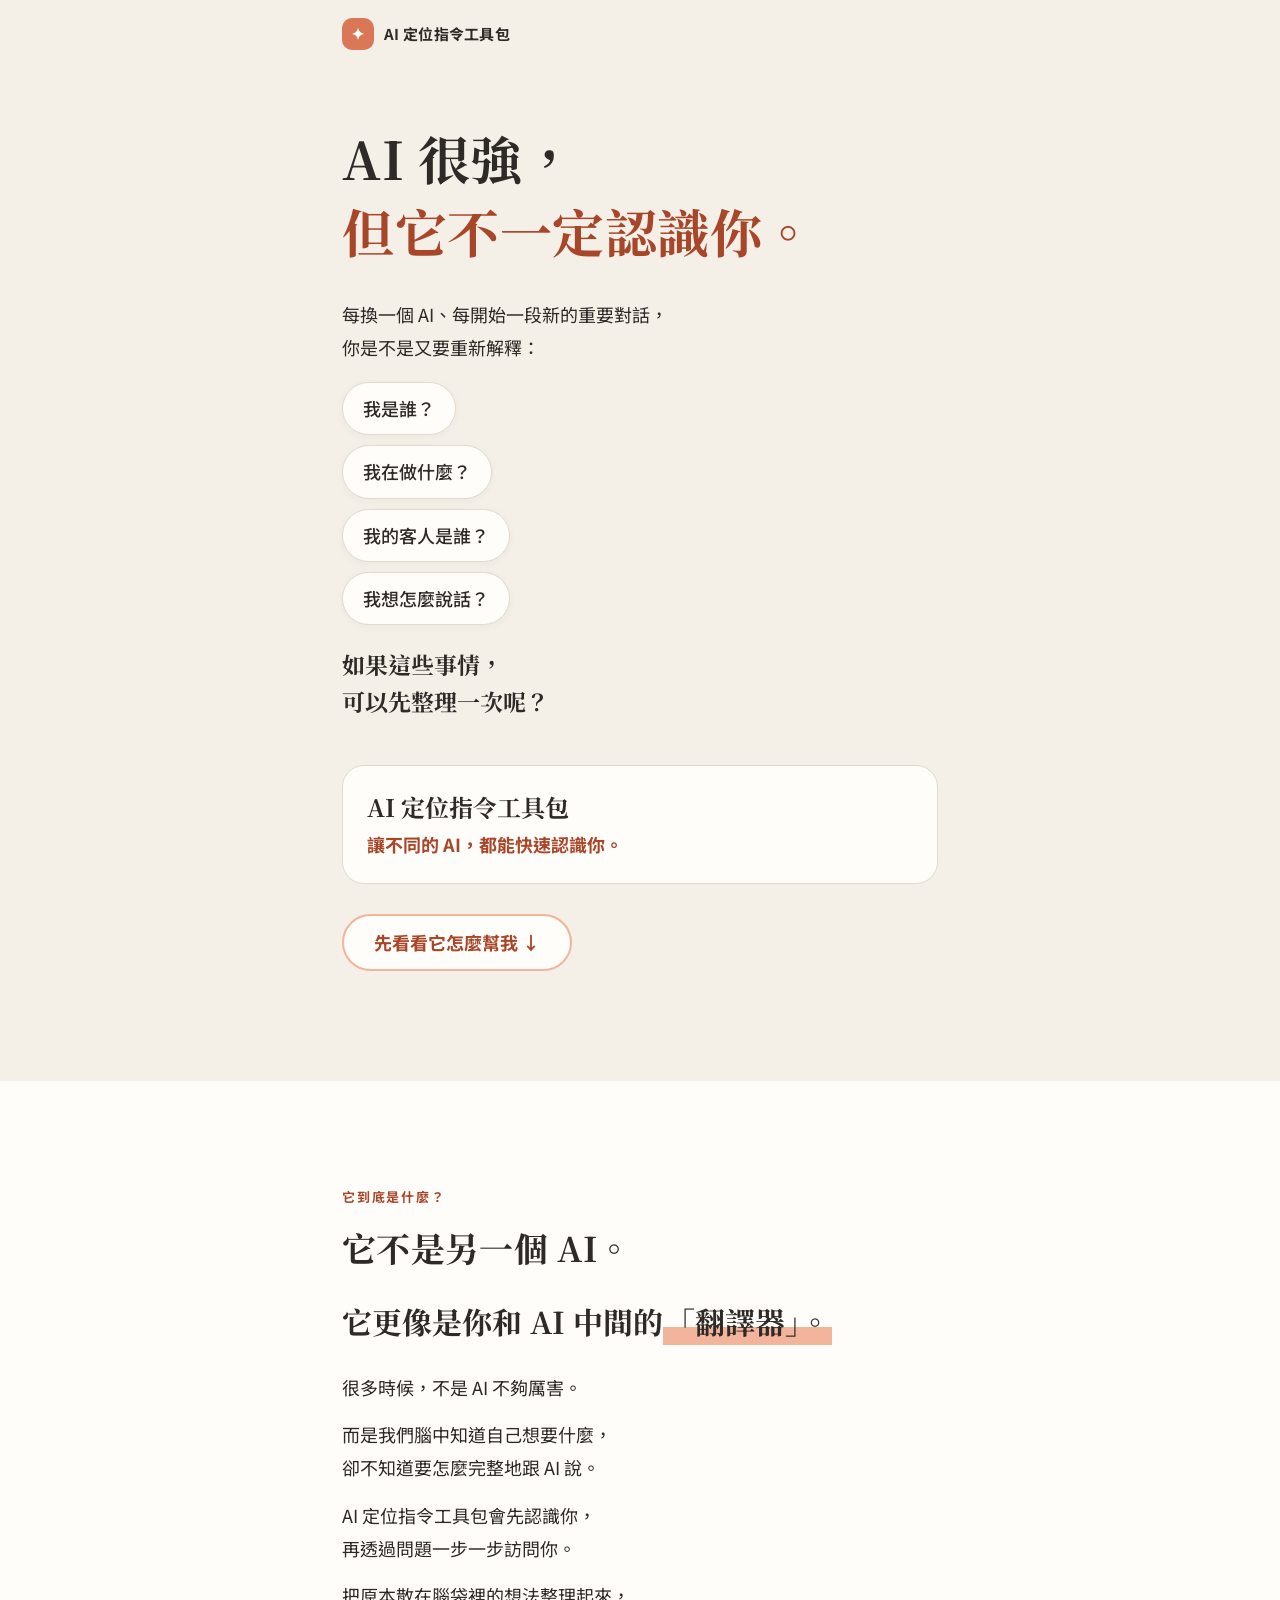
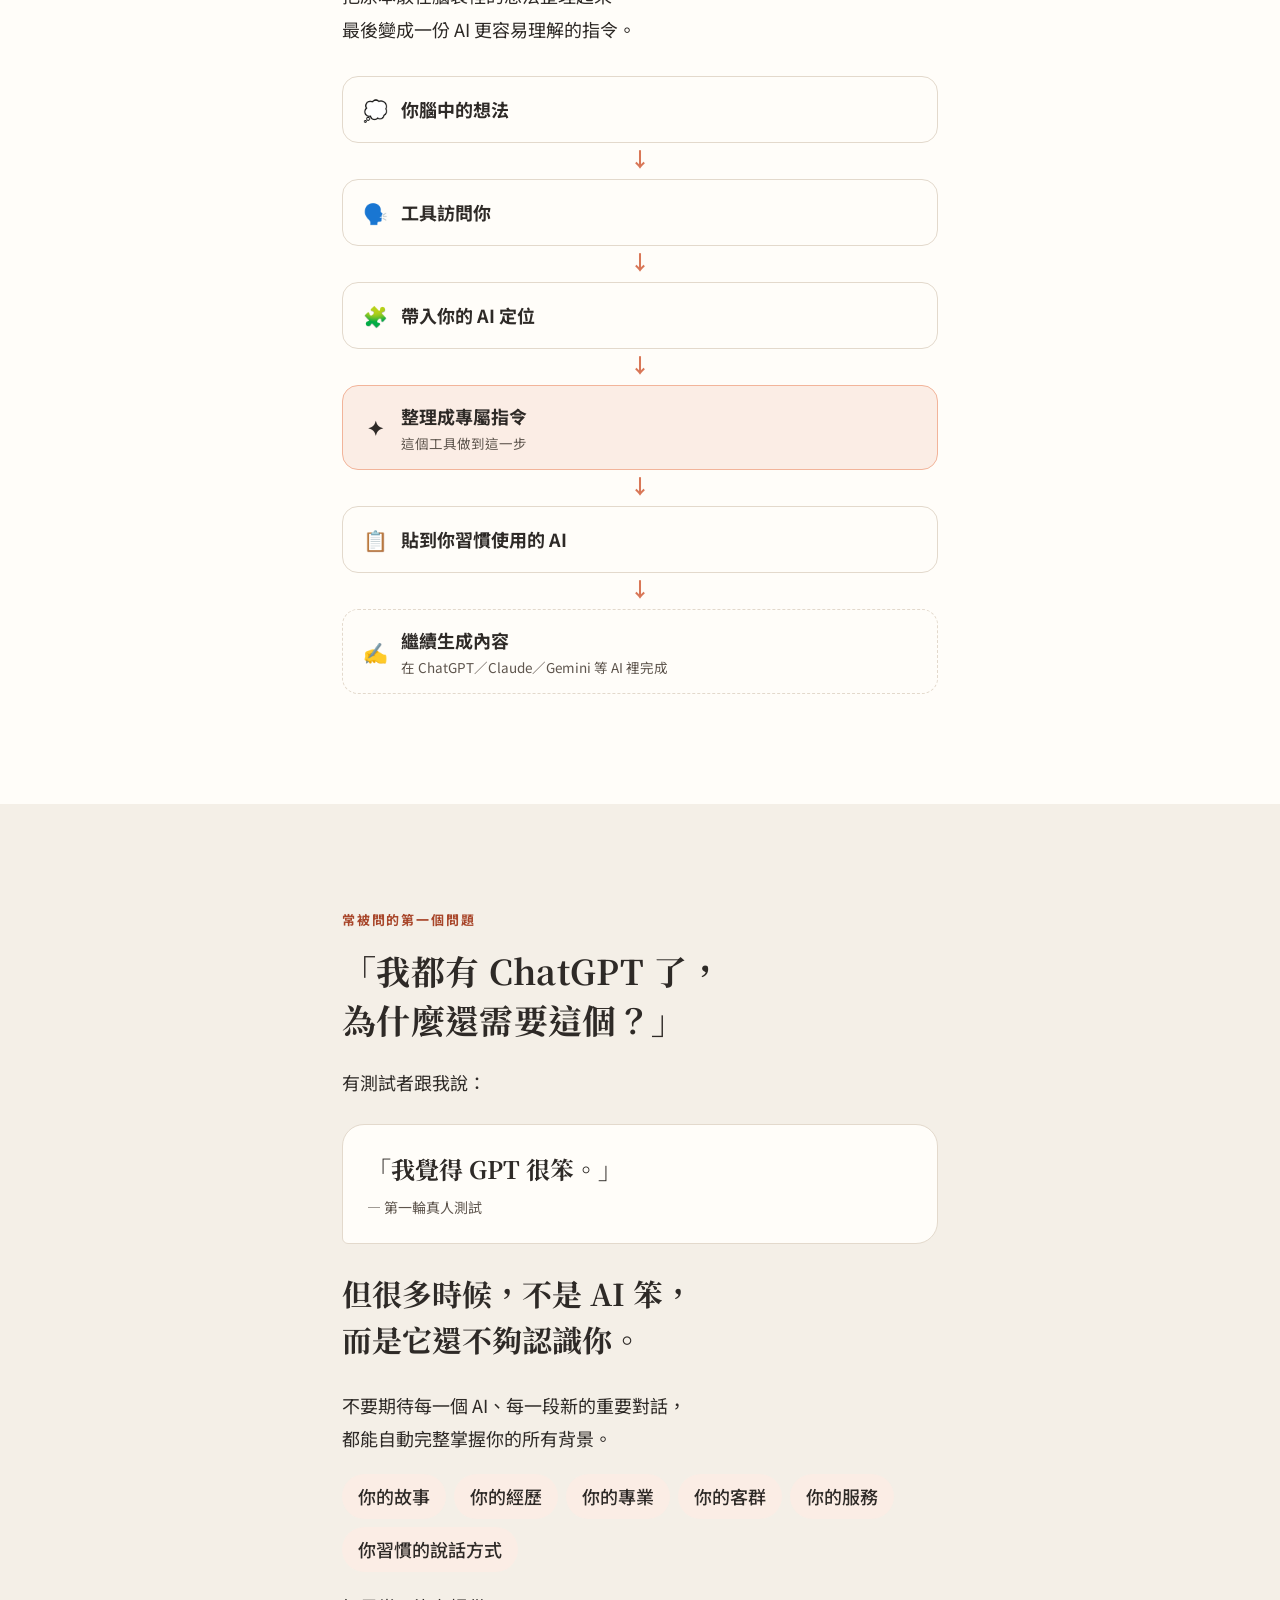
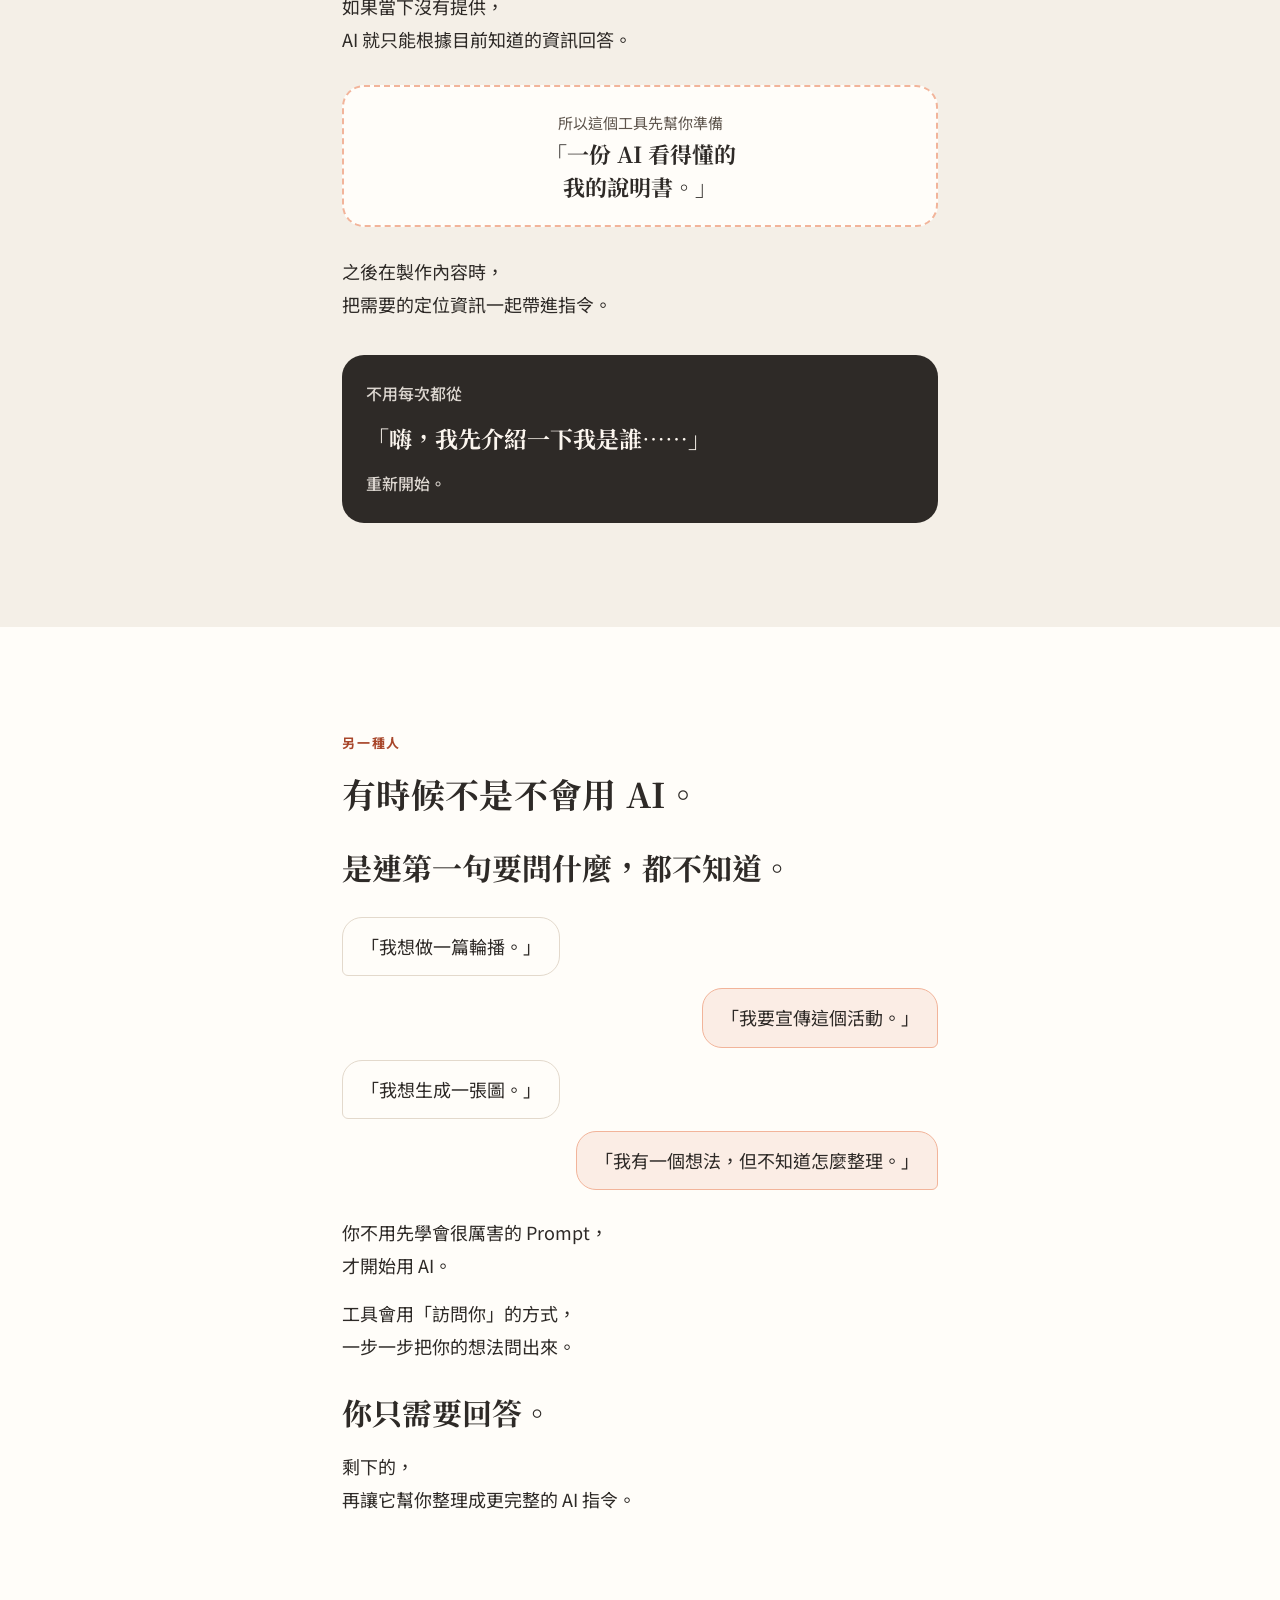
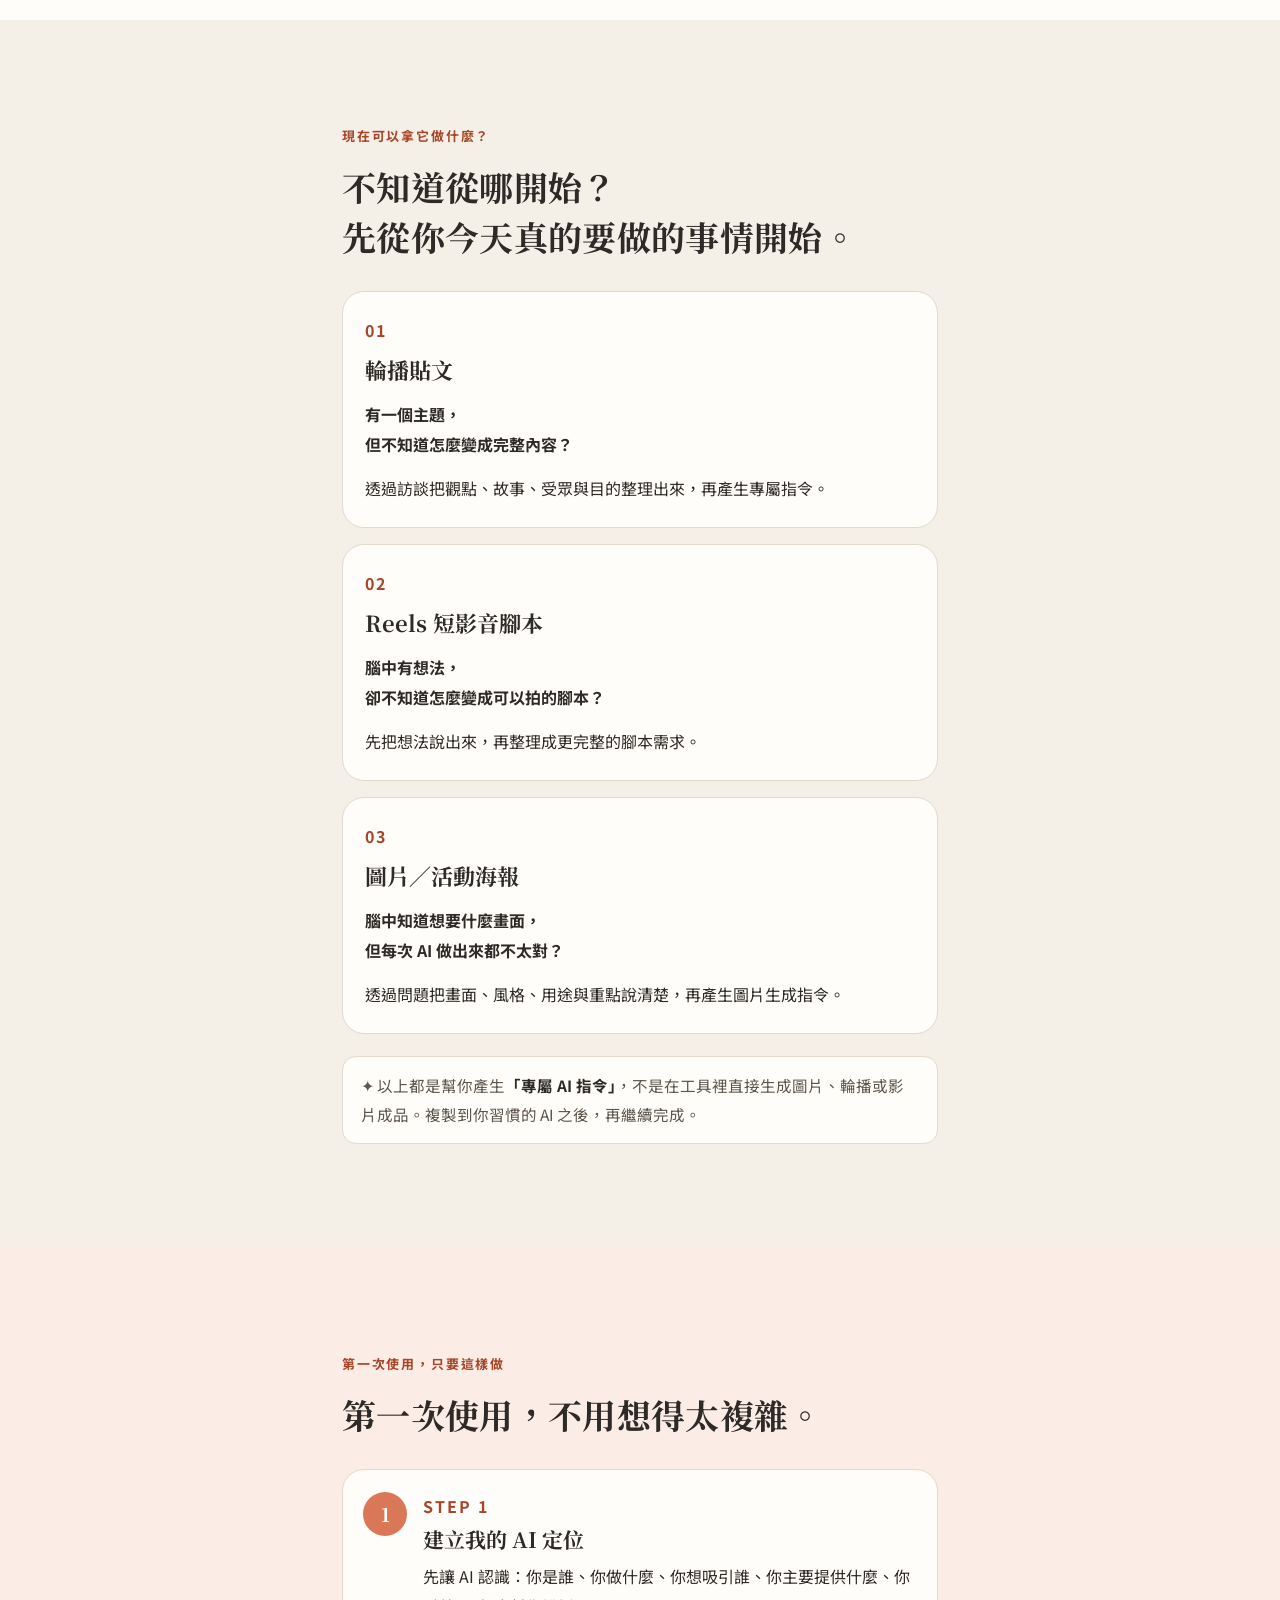
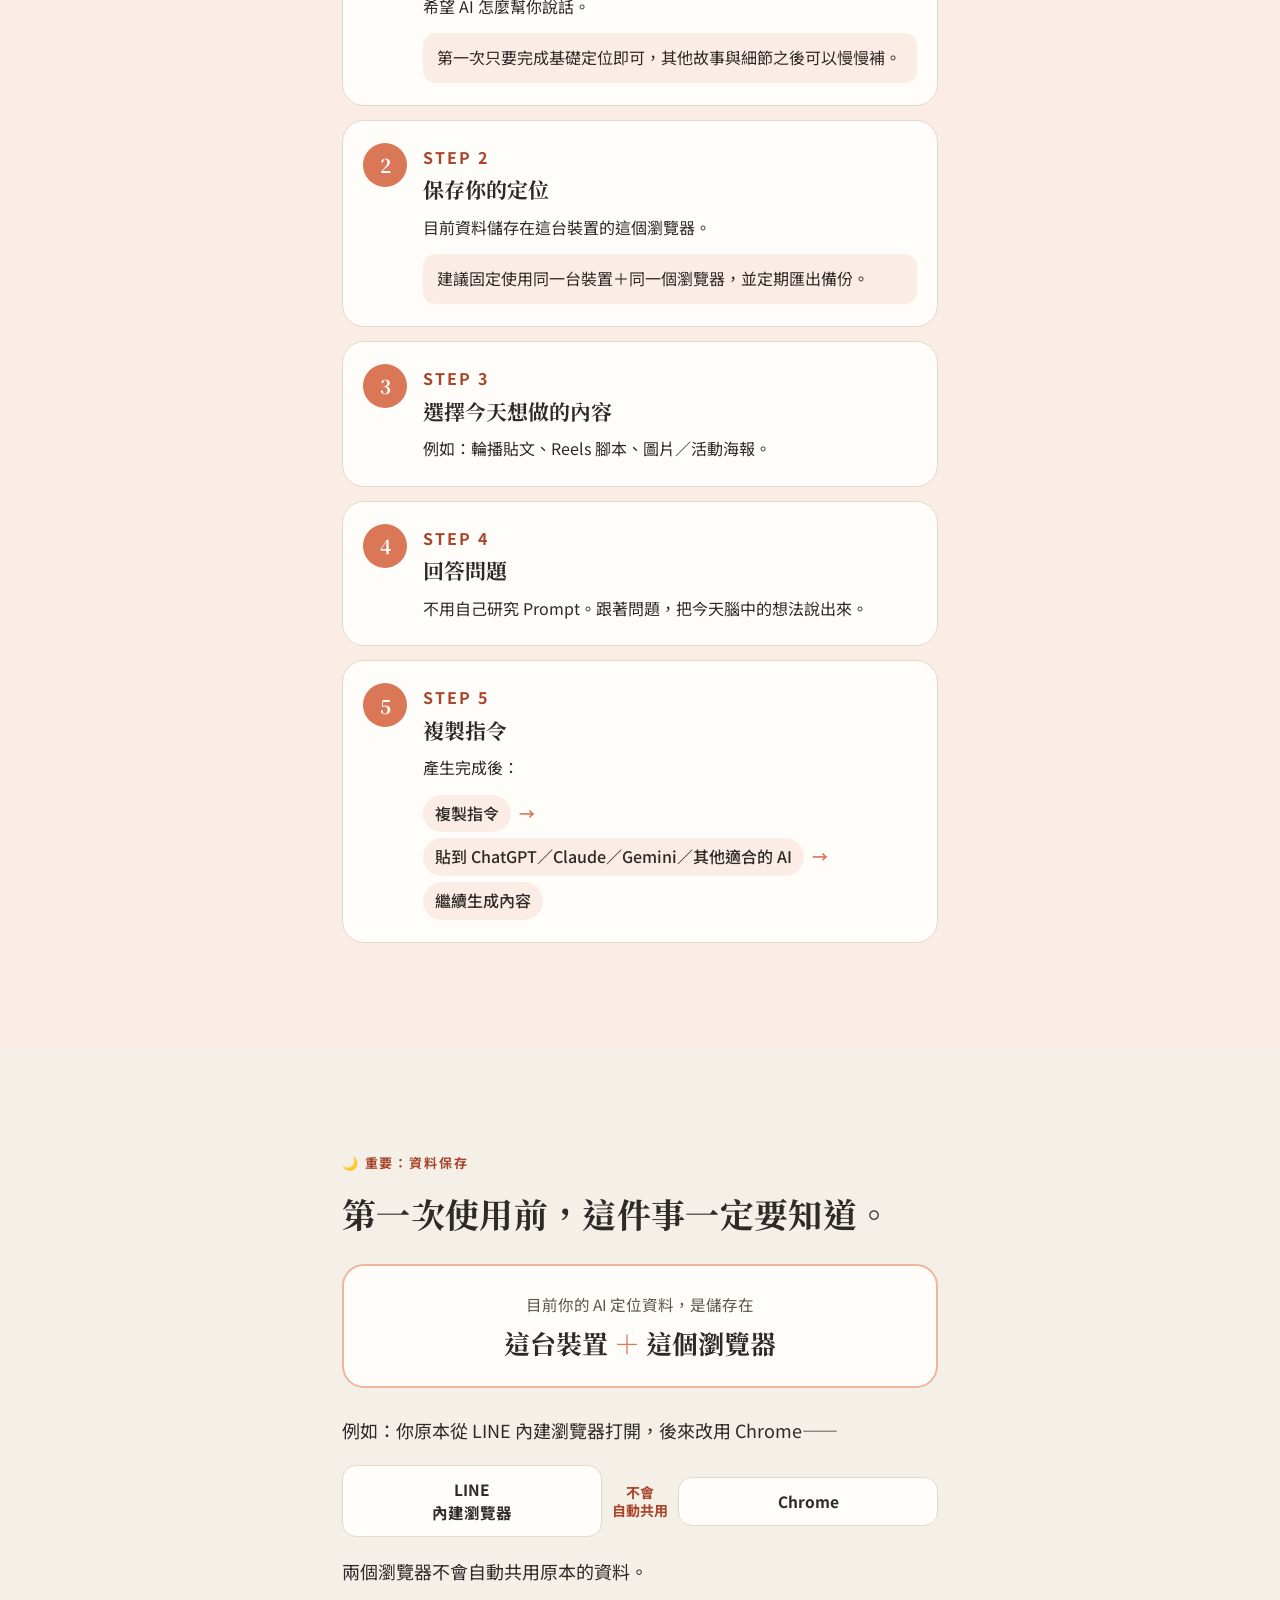
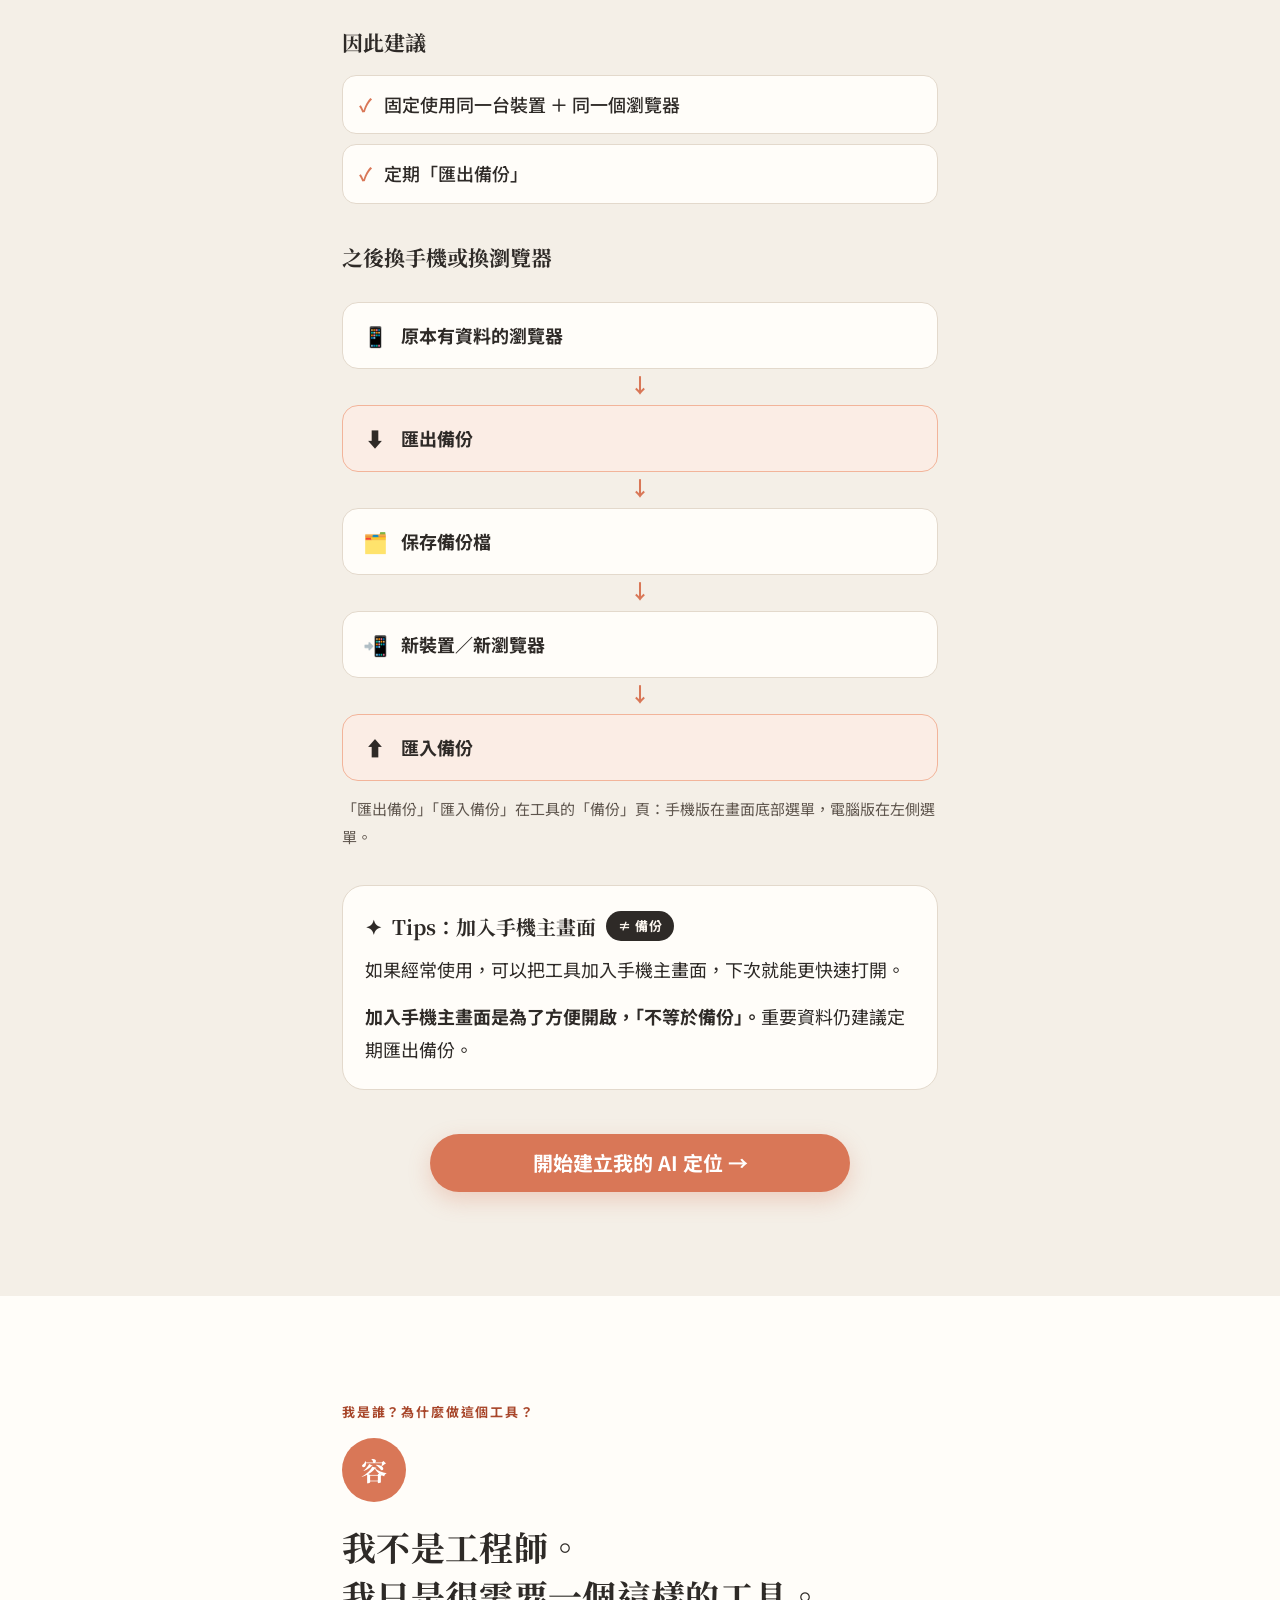
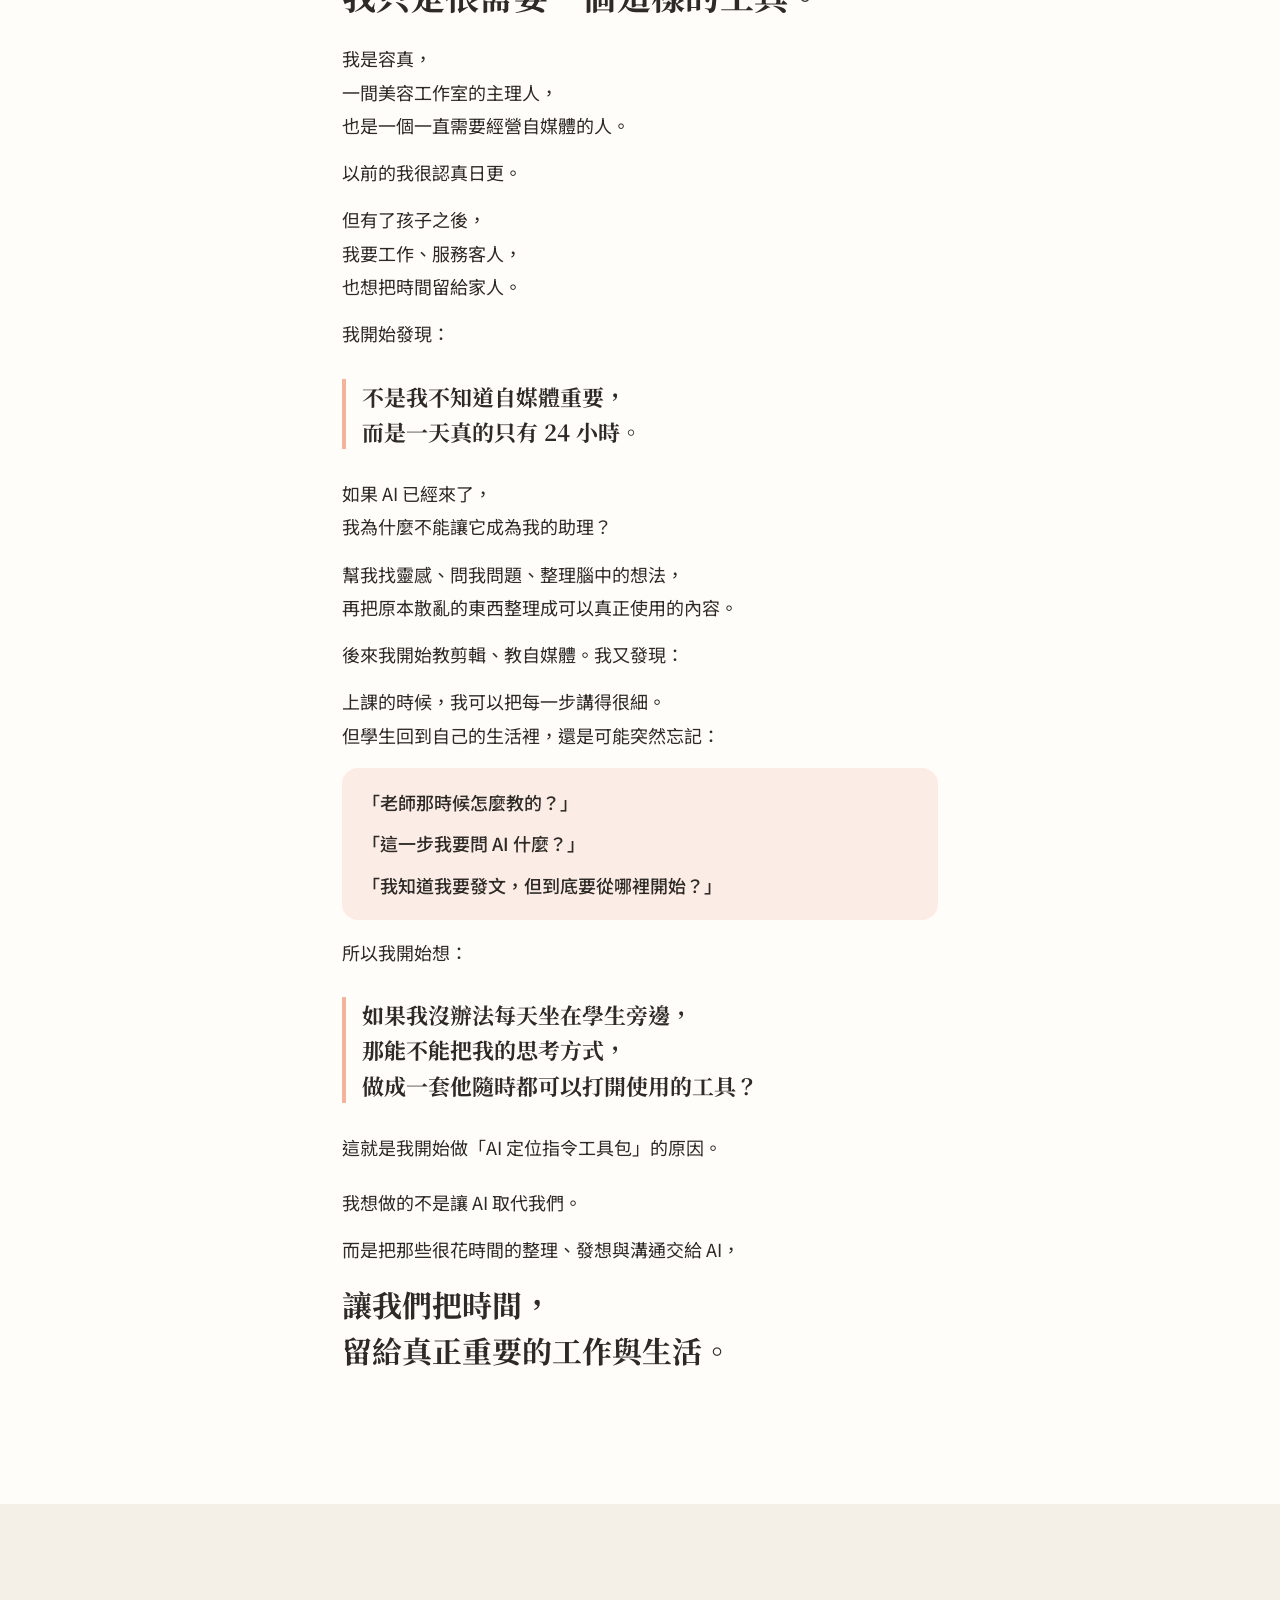
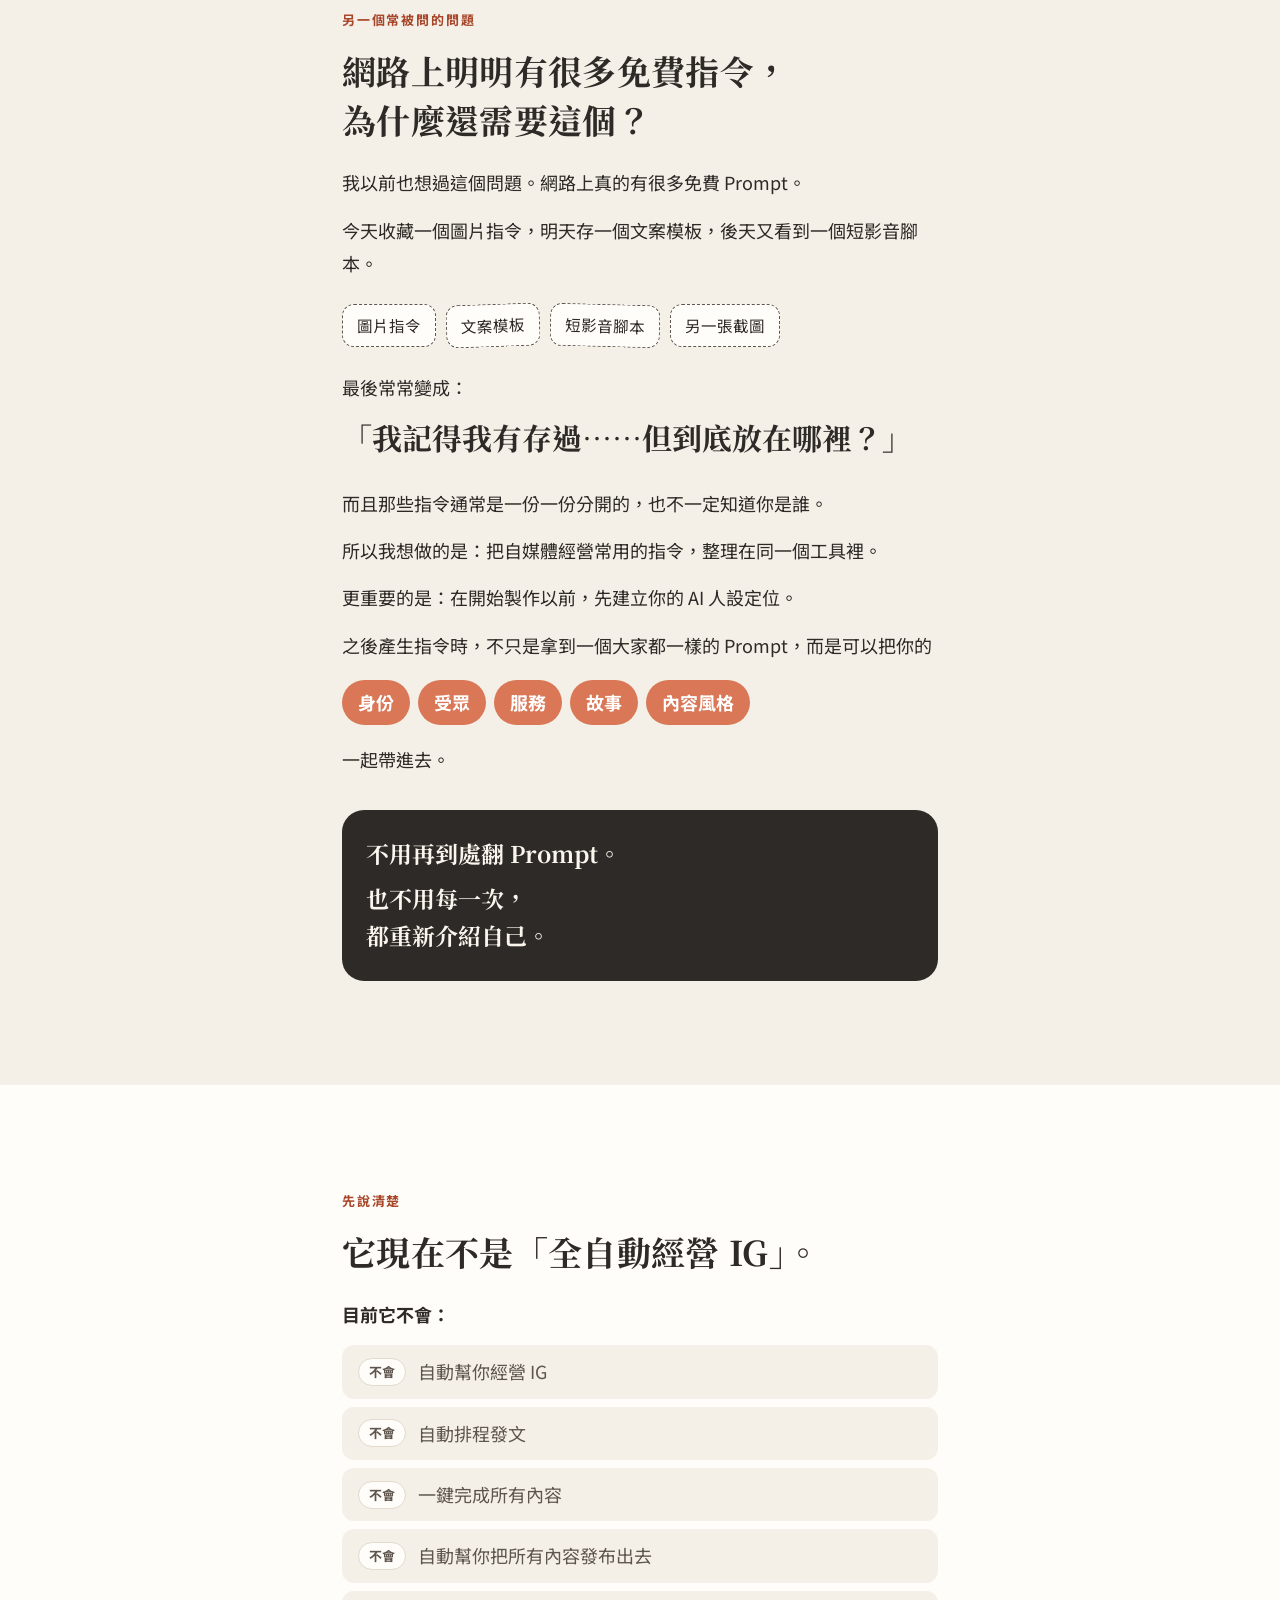
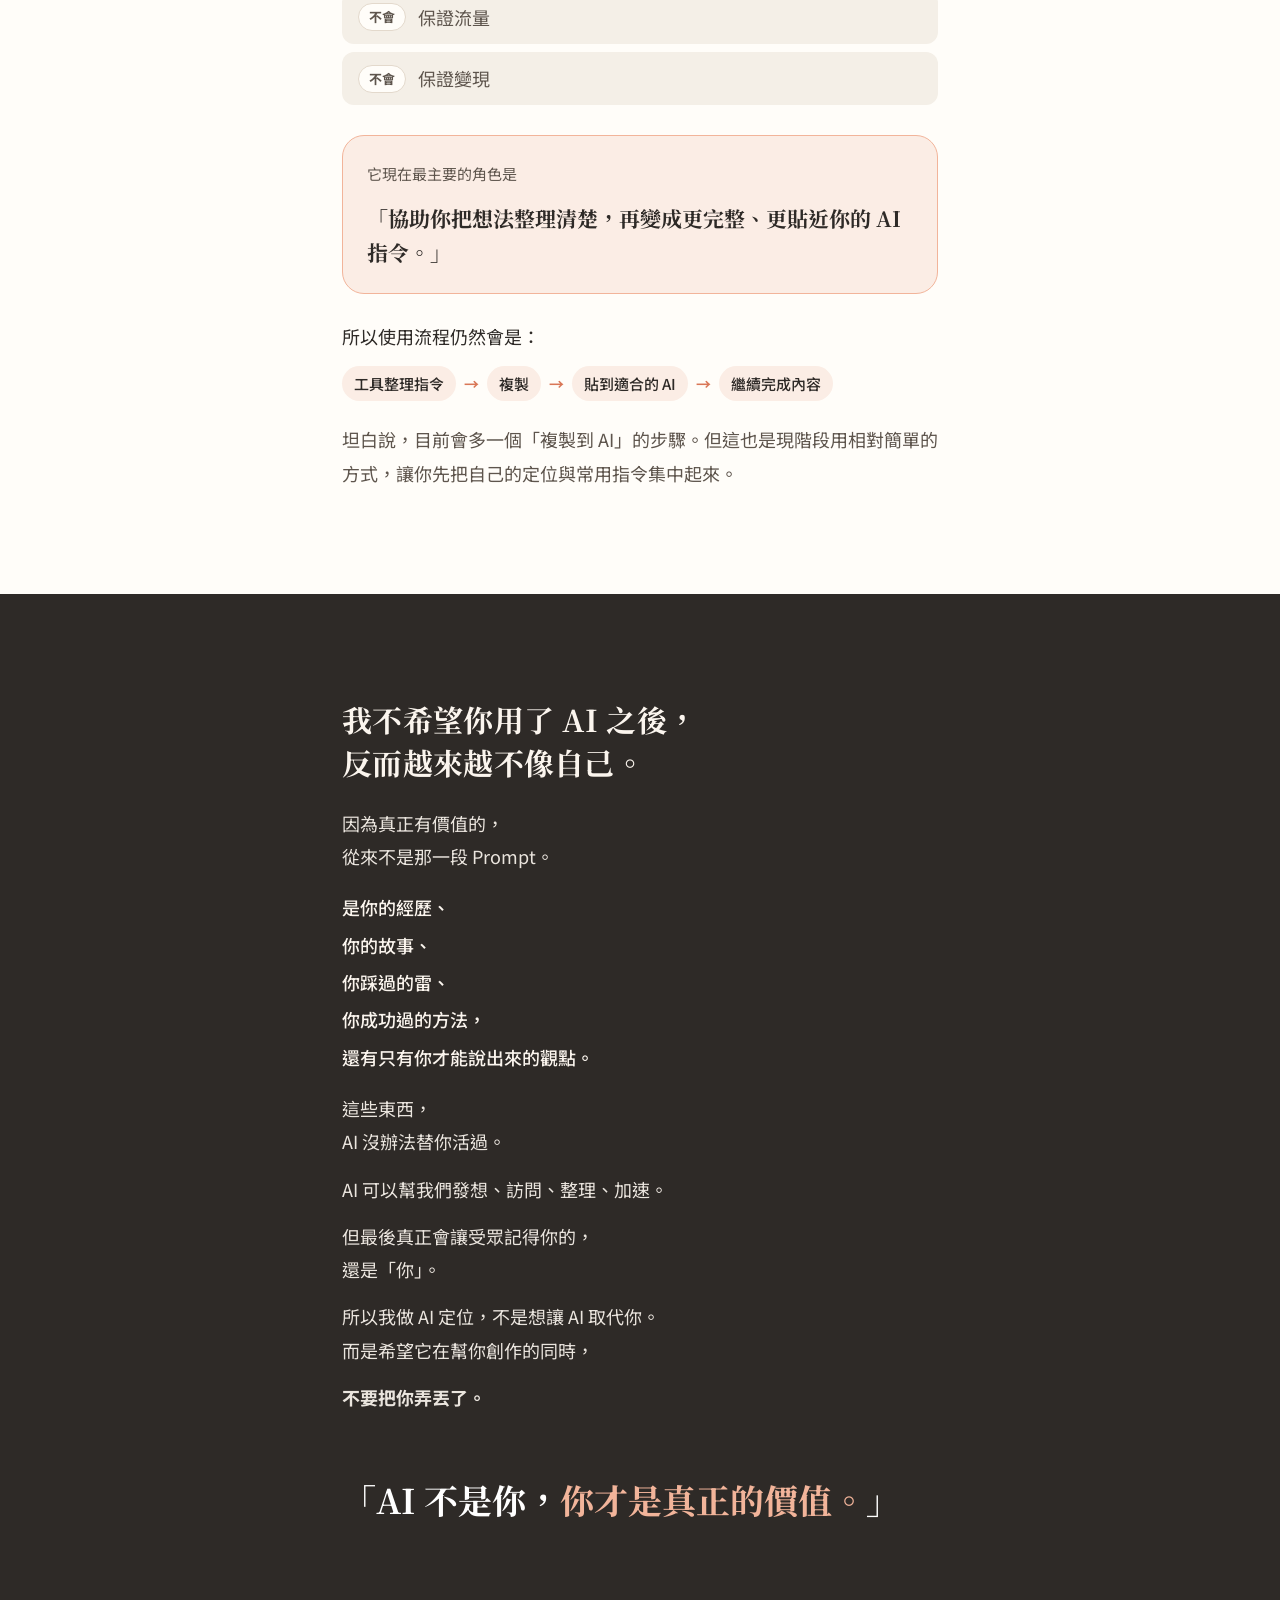
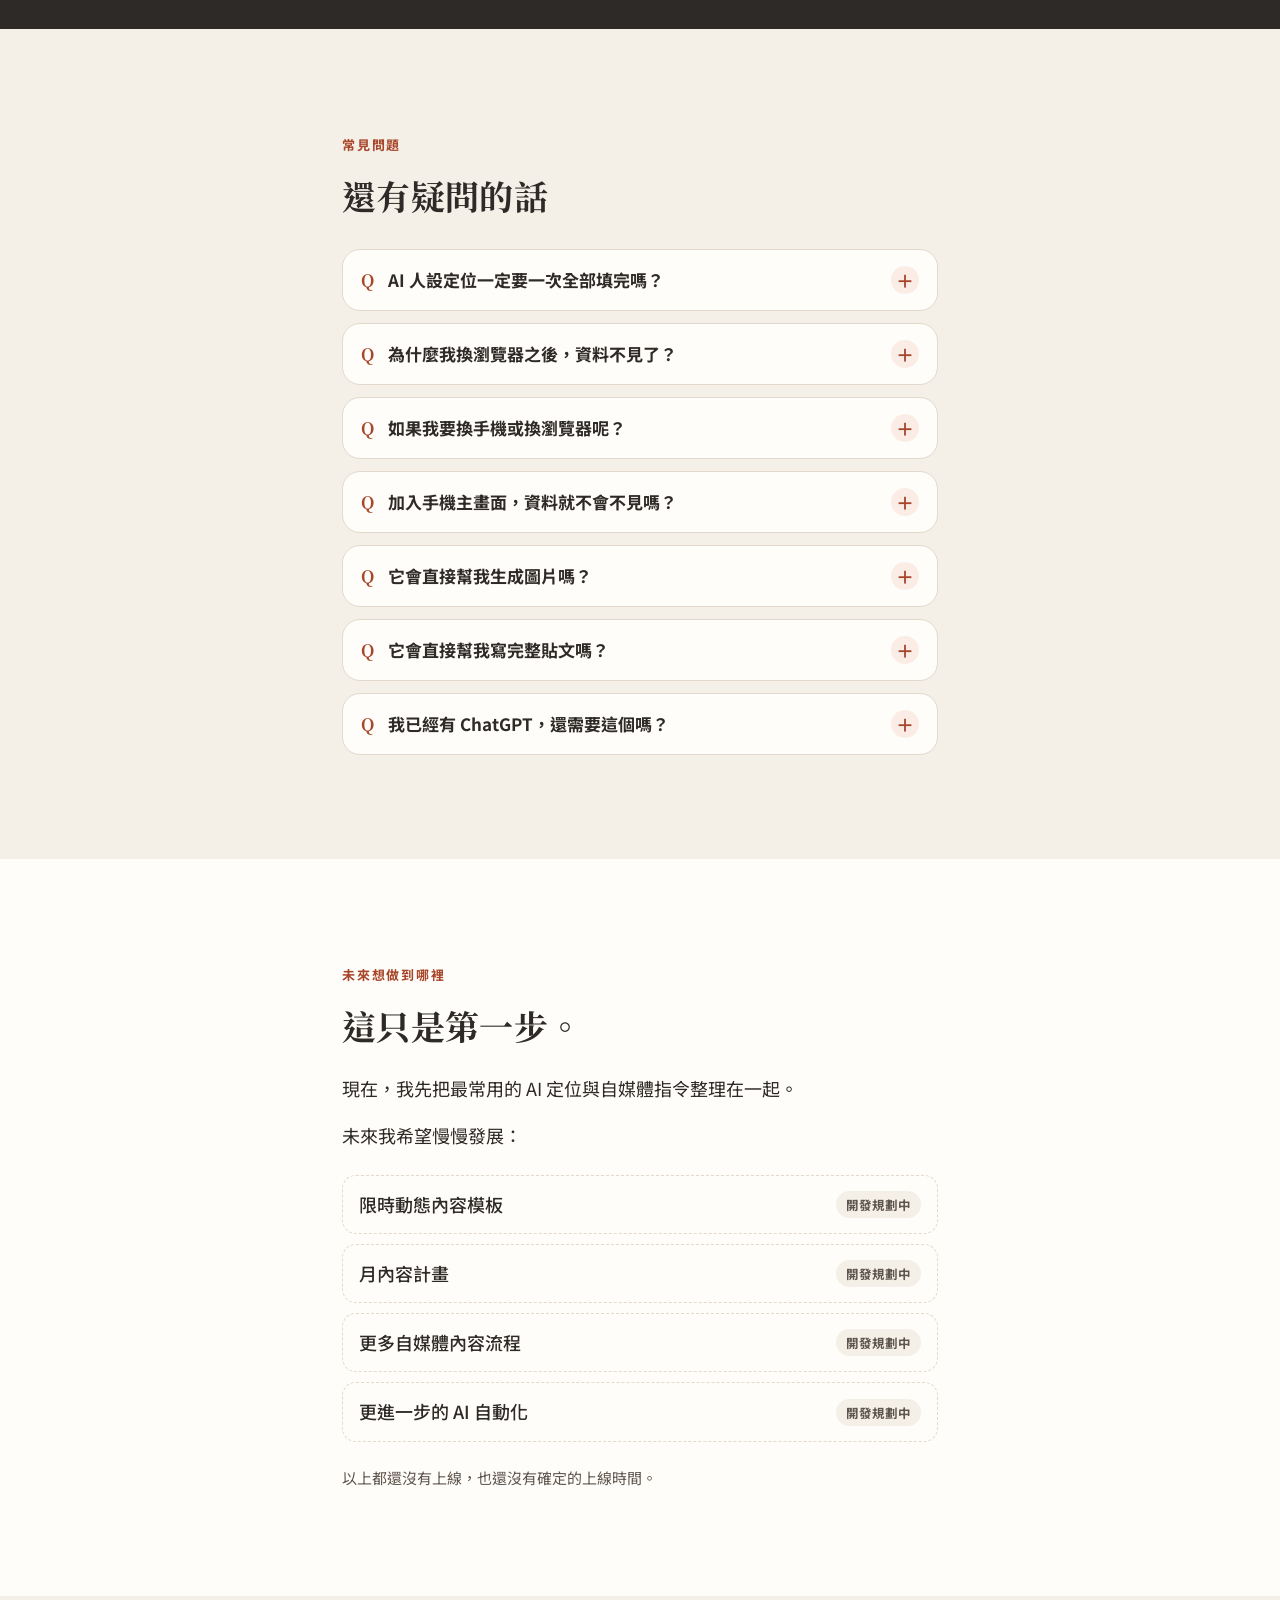
==== guide/index.html @ d00af895 "新增公開導覽頁 guide/，第一次使用前先看懂工具在做什麼 真人測試發現使用者最大的問題不是不會按，而是不知道這個工具是做什麼的、 為什麼需要、打開之後要做什麼、會不會直接生圖、資料為什麼換瀏覽器就" ====
<!doctype html>
<html lang="zh-Hant">
<head>
<meta charset="utf-8">
<meta name="viewport" content="width=device-width,initial-scale=1,viewport-fit=cover">
<meta name="color-scheme" content="light">
<title>AI 定位指令工具包｜第一次使用導覽</title>
<meta name="description" content="AI 很強，但它不一定認識你。先建立你的 AI 定位，再把腦中的想法整理成可以貼到 ChatGPT、Claude、Gemini 的專屬 AI 指令。">
<!-- 分享到 LINE／FB 時顯示的標題與說明 -->
<meta property="og:type" content="website">
<meta property="og:site_name" content="AI 定位指令工具包">
<meta property="og:title" content="AI 定位指令工具包｜3 分鐘看懂怎麼用">
<meta property="og:description" content="AI 很強，但它不一定認識你。先建立你的 AI 定位，再把想法整理成專屬 AI 指令。">
<meta property="og:url" content="https://amaroxy2586-cloud.github.io/roxyai/guide/">
<meta name="twitter:card" content="summary">
<meta name="twitter:title" content="AI 定位指令工具包｜3 分鐘看懂怎麼用">
<meta name="twitter:description" content="AI 很強，但它不一定認識你。先建立你的 AI 定位，再把想法整理成專屬 AI 指令。">
<link rel="preconnect" href="https://fonts.googleapis.com">
<link rel="preconnect" href="https://fonts.gstatic.com" crossorigin>
<link href="https://fonts.googleapis.com/css2?family=Noto+Sans+TC:wght@400;500;700&family=Noto+Serif+TC:wght@600;700&display=swap" rel="stylesheet">
<style>
/* ==================================================================
   AI 定位指令工具包｜公開導覽頁
   第一次使用前的 3～5 分鐘導覽。這一頁不讀寫 localStorage，
   只負責「看懂 → 知道為什麼 → 知道怎麼用 → 敢開始」，最後導向工具。
   色票沿用 Roxy 品牌（陶土橘系、米底、襯線標題、膠囊按鈕）。
   ================================================================== */
:root{
  --orange:#D97757;      /* 主動作 */
  --brick:#A8462A;       /* 強調文字、連結、hover */
  --peach:#F2B49A;       /* 螢光筆、外框 */
  --blush:#FBEDE5;       /* 區塊底 */
  --bg:#F4EFE7;          /* 頁面底 */
  --card:#FFFDF9;        /* 卡片底 */
  --line:#E3D9CC;        /* 分隔線 */
  --ink:#2E2A27;         /* 內文 */
  --ink-soft:#5E554D;    /* 次要文字（米底上對比約 6:1）*/
  --on-dark:#FBF5EE;     /* 深底上的字 */
  --serif:"Noto Serif TC","Songti TC","PMingLiU",serif;
  --sans:"Noto Sans TC",-apple-system,"PingFang TC","Microsoft JhengHei",sans-serif;
  --r:22px;
}
*{box-sizing:border-box;margin:0;padding:0}
html{scroll-behavior:smooth;-webkit-text-size-adjust:100%}
body{font-family:var(--sans);background:var(--bg);color:var(--ink);font-size:17px;line-height:1.85;
  -webkit-font-smoothing:antialiased;overflow-x:hidden}
a{color:var(--brick)}
img{max-width:100%}
ul,ol{list-style:none}

/* 共用 */
.wrap{max-width:600px;margin:0 auto;padding-inline:22px}
.sec{padding-block:76px}
.sec.alt{background:var(--card)}
.sec.blush{background:var(--blush)}
.eyebrow{font-size:13px;font-weight:700;letter-spacing:.14em;color:var(--brick);margin-bottom:14px}
.h2{font-family:var(--serif);font-weight:700;font-size:28px;line-height:1.45;letter-spacing:.01em;margin-bottom:22px}
.h2 span,.big span,.hero-h span{display:inline-block}   /* 手機換行只從逗號後換，不讓最後一個字落單 */
.big{font-family:var(--serif);font-weight:700;font-size:26px;line-height:1.55;margin-block:26px}
.hl{background:linear-gradient(transparent 62%, var(--peach) 62%);padding-inline:2px}
.lead{font-size:18px}
p + p{margin-top:14px}
.soft{color:var(--ink-soft)}
.gap{height:22px}

/* 按鈕：膠囊、拇指好按。主按鈕字 20px 粗體，白字在陶土橘上達大字對比標準 */
.btn{display:inline-flex;align-items:center;justify-content:center;gap:8px;min-height:58px;padding:14px 30px;
  border-radius:999px;font-size:20px;font-weight:700;text-decoration:none;line-height:1.4;text-align:center;
  transition:background .15s, transform .15s}
.btn-main{background:var(--orange);color:#fff;box-shadow:0 8px 22px rgba(217,119,87,.28)}
.btn-main:hover{background:var(--brick)}
.btn-soft{background:var(--card);color:var(--brick);border:2px solid var(--peach);font-size:18px;min-height:54px}
.btn-soft:hover{border-color:var(--orange)}
.btn:active{transform:translateY(1px)}
:focus-visible{outline:3px solid var(--brick);outline-offset:3px;border-radius:12px}
.btn:focus-visible{border-radius:999px}

/* 頁首 */
.top{padding-block:18px}
.top-in{display:flex;align-items:center;gap:10px;font-weight:700;font-size:15px;letter-spacing:.02em}
.logo{width:32px;height:32px;border-radius:10px;background:var(--orange);color:#fff;display:grid;place-items:center;font-size:16px}

/* SECTION 1 Hero */
.hero{padding-block:34px 84px}
.hero-h{font-family:var(--serif);font-weight:700;font-size:38px;line-height:1.4;letter-spacing:.01em;margin-bottom:30px}
.hero-h .accent{color:var(--brick)}
.asklist{margin:18px 0 22px;display:grid;gap:10px}
.asklist li{background:var(--card);border:1px solid var(--line);border-radius:999px;padding:9px 20px;width:fit-content;
  font-weight:500;box-shadow:0 2px 8px rgba(46,42,39,.04)}
.hero-q{font-family:var(--serif);font-weight:700;font-size:23px;line-height:1.6;margin-top:6px}
.product{margin-block:44px 30px;padding:24px 24px 22px;border-radius:var(--r);background:var(--card);border:1px solid var(--line)}
.product-name{font-family:var(--serif);font-weight:700;font-size:24px;line-height:1.4}
.product-sub{color:var(--brick);font-weight:700;margin-top:4px}

/* 流程圖：一步一格，中間用箭頭接。箭頭是裝飾，讀螢幕的人聽到的是有序清單 */
.flow{display:grid;margin-block:30px 6px}
.flow li{position:relative;background:var(--card);border:1px solid var(--line);border-radius:16px;padding:14px 18px;
  font-weight:700;display:flex;align-items:center;gap:12px}
.flow li + li{margin-top:36px}
.flow li + li::before{content:"↓";content:"↓" / "";position:absolute;top:-31px;left:50%;transform:translateX(-50%);
  color:var(--orange);font-weight:700;font-size:20px;line-height:1}
.flow .ico{font-size:20px;width:28px;text-align:center;flex:0 0 28px}
.flow li.key{background:var(--blush);border-color:var(--peach)}
.flow li.out{border-style:dashed;background:transparent}
.flow small{display:block;font-weight:400;font-size:13.5px;color:var(--ink-soft);line-height:1.6}

/* SECTION 3 */
.quote{margin-block:24px;padding:22px 24px;background:var(--card);border-radius:var(--r) var(--r) var(--r) 6px;border:1px solid var(--line)}
.quote p{font-family:var(--serif);font-weight:700;font-size:24px}
.quote cite{display:block;font-style:normal;font-size:14px;color:var(--ink-soft);margin-top:4px}
.biglist{display:flex;flex-wrap:wrap;gap:8px;margin-block:18px}
.biglist li{background:var(--blush);border-radius:999px;padding:6px 16px;font-weight:500}
.doc{margin-block:28px;padding:22px;border-radius:var(--r);background:var(--card);border:2px dashed var(--peach);text-align:center}
.doc b{font-family:var(--serif);font-size:22px;line-height:1.5;display:block}
.callout{margin-top:34px;padding:26px 24px;border-radius:var(--r);background:var(--ink);color:var(--on-dark)}
.callout p{font-family:var(--serif);font-weight:700;font-size:23px;line-height:1.6}
.callout .dim{font-family:var(--sans);font-weight:500;font-size:16px;opacity:.85}

/* SECTION 4 對話泡泡 */
.bubbles{display:grid;gap:12px;margin-block:26px}
.bubbles li{background:var(--card);border:1px solid var(--line);padding:12px 18px;border-radius:20px 20px 20px 6px;width:fit-content;max-width:100%}
.bubbles li:nth-child(even){justify-self:end;border-radius:20px 20px 6px 20px;background:var(--blush);border-color:var(--peach)}

/* SECTION 5 卡片 */
.cards{display:grid;gap:16px;margin-top:30px}
.card{background:var(--card);border:1px solid var(--line);border-radius:var(--r);padding:24px 22px}
.card-no{font-size:13px;font-weight:700;color:var(--brick);letter-spacing:.1em}
.card h3{font-family:var(--serif);font-size:22px;margin:4px 0 10px}
.card-q{font-weight:700}
.card p{font-size:16px}
.note{margin-top:22px;font-size:15.5px;color:var(--ink-soft);background:var(--card);border-radius:14px;padding:14px 18px;border:1px solid var(--line)}
.note b{color:var(--ink)}

/* SECTION 6 步驟 */
.steps{display:grid;gap:14px;margin-top:30px}
.step{display:flex;gap:16px;align-items:flex-start;background:var(--card);border:1px solid var(--line);border-radius:var(--r);padding:22px 20px}
.step-no{flex:0 0 44px;height:44px;border-radius:50%;background:var(--orange);color:#fff;display:grid;place-items:center;
  font-weight:700;font-size:19px;font-family:var(--serif)}
.step-t{flex:1 1 auto;min-width:0}
.step-t h3{font-family:var(--serif);font-size:21px;line-height:1.45;margin:2px 0 8px}
.step-t p{font-size:16px}
.step-label{font-size:12.5px;font-weight:700;color:var(--brick);letter-spacing:.12em}
.tip{margin-top:12px;font-size:15px;background:var(--blush);border-radius:12px;padding:10px 14px}
.mini{display:flex;flex-wrap:wrap;align-items:center;gap:6px 8px;margin-top:12px;font-size:15px;font-weight:500}
.mini span.p{background:var(--blush);border-radius:999px;padding:4px 12px}
.mini span.a{color:var(--orange);font-weight:700}

/* SECTION 7 資料保存 */
.store{margin-block:26px;padding:24px;border-radius:var(--r);background:var(--card);border:2px solid var(--peach);text-align:center}
.store-big{font-family:var(--serif);font-weight:700;font-size:26px;line-height:1.5;margin-top:4px}
.store-big span{display:inline-block}
.store-big .plus{color:var(--orange);padding-inline:6px}
.twob{display:grid;grid-template-columns:1fr auto 1fr;align-items:center;gap:10px;margin-block:18px;text-align:center}
.twob .b{background:var(--card);border:1px solid var(--line);border-radius:14px;padding:12px 8px;font-weight:700;font-size:15.5px;line-height:1.5}
.twob .x{font-size:14px;color:var(--brick);font-weight:700;line-height:1.3}
.rec{display:grid;gap:10px;margin-block:18px 8px}
.rec li{display:flex;gap:12px;align-items:flex-start;background:var(--card);border-radius:14px;padding:12px 16px;border:1px solid var(--line);font-weight:500}
.rec li .ck{color:var(--orange);font-weight:700;flex:0 0 auto}
.h3{font-family:var(--serif);font-weight:700;font-size:21px;line-height:1.45;margin:38px 0 6px}
.where{font-size:15px;color:var(--ink-soft);margin-top:14px}
.tipcard{margin-top:34px;padding:22px;border-radius:var(--r);background:var(--card);border:1px solid var(--line)}
.tipcard h3{font-family:var(--serif);font-size:20px;margin-bottom:8px;display:flex;align-items:center;gap:10px;flex-wrap:wrap}
.neq{font-family:var(--sans);font-size:13px;font-weight:700;background:var(--ink);color:var(--on-dark);border-radius:999px;padding:3px 12px;letter-spacing:.04em}
.mid-cta{margin-top:44px;text-align:center}
.mid-cta .btn{width:100%;max-width:420px}

/* SECTION 8 故事 */
.avatar{width:64px;height:64px;border-radius:50%;background:var(--orange);color:#fff;display:grid;place-items:center;
  font-family:var(--serif);font-weight:700;font-size:26px;margin-bottom:20px}
.pull{font-family:var(--serif);font-weight:700;font-size:22px;line-height:1.6;border-left:4px solid var(--peach);padding-left:16px;margin-block:28px}
.story .inner{display:grid;gap:8px;margin-block:16px;padding:18px 20px;background:var(--blush);border-radius:16px;font-weight:500}

/* SECTION 9 */
.scatter{display:flex;flex-wrap:wrap;gap:10px;margin-block:24px}
.scatter span{background:var(--card);border:1px dashed var(--ink-soft);border-radius:12px;padding:6px 14px;font-size:15.5px}
.scatter span:nth-child(2){transform:rotate(-2deg)}
.scatter span:nth-child(3){transform:rotate(1.5deg)}
.carry{display:flex;flex-wrap:wrap;gap:8px;margin-block:18px}
.carry li{background:var(--orange);color:#fff;border-radius:999px;padding:6px 16px;font-weight:700;font-size:18px}

/* SECTION 10 目前不會 */
.not{margin-block:14px 22px;display:grid;gap:8px}
.not li{display:flex;gap:12px;align-items:center;padding:10px 16px;border-radius:12px;background:var(--bg);color:var(--ink-soft)}
.not li .no{flex:0 0 auto;font-size:13px;font-weight:700;color:var(--ink-soft);border:1px solid var(--line);background:var(--card);border-radius:999px;padding:1px 10px}
.role{margin-top:30px;padding:24px;border-radius:var(--r);background:var(--blush);border:1px solid var(--peach)}
.role .r{font-family:var(--serif);font-weight:700;font-size:21px;line-height:1.6}

/* SECTION 11 理念（深底、大量留白） */
.belief{background:var(--ink);color:var(--on-dark);padding-block:104px}
.belief .h2{font-size:30px;color:var(--on-dark)}
.belief p{font-size:18px;opacity:.92}
.belief .list{margin-block:18px;display:grid;gap:4px;font-weight:500}
.belief .final{font-family:var(--serif);font-weight:700;font-size:34px;line-height:1.5;margin-top:60px;opacity:1;color:#fff}
.belief .final span{display:inline-block}
.belief .final em{font-style:normal;color:var(--peach)}

/* SECTION 12 FAQ：用原生 details，鍵盤 Enter／空白鍵就能開合 */
.faq{display:grid;gap:12px;margin-top:28px}
.faq details{background:var(--card);border:1px solid var(--line);border-radius:18px}
.faq summary{list-style:none;cursor:pointer;display:flex;gap:14px;align-items:flex-start;padding:16px 18px;font-weight:700;font-size:17px;line-height:1.6;min-height:56px}
.faq summary::-webkit-details-marker{display:none}
.faq summary .q{flex:0 0 auto;color:var(--brick);font-family:var(--serif)}
.faq summary .t{flex:1 1 auto;min-width:0}
.faq summary .pm{flex:0 0 auto;width:28px;height:28px;border-radius:50%;background:var(--blush);color:var(--brick);display:grid;place-items:center;font-size:18px;line-height:1;transition:transform .2s}
.faq details[open] summary .pm{transform:rotate(45deg)}
.faq summary:focus-visible{border-radius:18px}
.faq .a{padding:0 20px 20px 48px;font-size:16px}
.faq .a p + p{margin-top:10px}

/* SECTION 13 規劃 */
.road{display:grid;gap:10px;margin-block:22px}
.road li{display:flex;justify-content:space-between;align-items:center;gap:8px 12px;flex-wrap:wrap;background:var(--card);border:1px dashed var(--line);border-radius:14px;padding:12px 16px;font-weight:500}
.badge{font-size:12.5px;font-weight:700;color:var(--ink-soft);background:var(--bg);border-radius:999px;padding:2px 10px;white-space:nowrap}

/* SECTION 14 最後 CTA */
.final-cta{text-align:center;padding-block:96px 104px}
.final-cta .h2{font-size:34px;margin-bottom:12px}
.final-cta .btn{margin-top:30px;width:100%;max-width:420px}
.final-cta .small{font-size:15px;color:var(--ink-soft);margin-top:18px}

.foot{padding-block:30px 44px;text-align:center;font-size:14px;color:var(--ink-soft);border-top:1px solid var(--line)}
.foot a{font-weight:700}

@media (min-width:768px){
  body{font-size:18px}
  .wrap{max-width:640px}
  .sec{padding-block:104px}
  .hero{padding-block:54px 110px}
  .hero-h{font-size:52px}
  .h2{font-size:34px}
  .big{font-size:30px}
}
@media (prefers-reduced-motion:reduce){
  html{scroll-behavior:auto}
  *,*::before,*::after{transition:none!important;animation:none!important}
}
</style>
</head>
<body>

<header class="top">
  <div class="wrap top-in"><span class="logo" aria-hidden="true">✦</span><span>AI 定位指令工具包</span></div>
</header>

<main>

<!-- ============ SECTION 1｜Hero ============ -->
<section class="hero" aria-labelledby="h-hero">
  <div class="wrap">
    <h1 id="h-hero" class="hero-h"><span>AI 很強，</span><span class="accent">但它不一定認識你。</span></h1>
    <p class="lead">每換一個 AI、每開始一段新的重要對話，<br>你是不是又要重新解釋：</p>
    <ul class="asklist">
      <li>我是誰？</li>
      <li>我在做什麼？</li>
      <li>我的客人是誰？</li>
      <li>我想怎麼說話？</li>
    </ul>
    <p class="hero-q">如果這些事情，<br>可以先整理一次呢？</p>

    <div class="product">
      <p class="product-name">AI 定位指令工具包</p>
      <p class="product-sub">讓不同的 AI，都能快速認識你。</p>
    </div>
    <a class="btn btn-soft" href="#what">先看看它怎麼幫我 ↓</a>
  </div>
</section>

<!-- ============ SECTION 2｜它到底是什麼？ ============ -->
<section class="sec alt" id="what" aria-labelledby="h-what">
  <div class="wrap">
    <p class="eyebrow">它到底是什麼？</p>
    <h2 id="h-what" class="h2">它不是另一個 AI。</h2>
    <p class="big"><span>它更像是你和 AI 中間的</span><span class="hl">「翻譯器」。</span></p>
    <p>很多時候，不是 AI 不夠厲害。</p>
    <p>而是我們腦中知道自己想要什麼，<br>卻不知道要怎麼完整地跟 AI 說。</p>
    <p>AI 定位指令工具包會先認識你，<br>再透過問題一步一步訪問你。</p>
    <p>把原本散在腦袋裡的想法整理起來，<br>最後變成一份 AI 更容易理解的指令。</p>

    <ol class="flow" aria-label="使用流程">
      <li><span class="ico" aria-hidden="true">💭</span>你腦中的想法</li>
      <li><span class="ico" aria-hidden="true">🗣️</span>工具訪問你</li>
      <li><span class="ico" aria-hidden="true">🧩</span>帶入你的 AI 定位</li>
      <li class="key"><span class="ico" aria-hidden="true">✦</span><span>整理成專屬指令<small>這個工具做到這一步</small></span></li>
      <li><span class="ico" aria-hidden="true">📋</span>貼到你習慣使用的 AI</li>
      <li class="out"><span class="ico" aria-hidden="true">✍️</span><span>繼續生成內容<small>在 ChatGPT／Claude／Gemini 等 AI 裡完成</small></span></li>
    </ol>
  </div>
</section>

<!-- ============ SECTION 3｜我已經有 ChatGPT ============ -->
<section class="sec" aria-labelledby="h-gpt">
  <div class="wrap">
    <p class="eyebrow">常被問的第一個問題</p>
    <h2 id="h-gpt" class="h2"><span>「我都有 ChatGPT 了，</span><span>為什麼還需要這個？」</span></h2>
    <p>有測試者跟我說：</p>
    <blockquote class="quote">
      <p>「我覺得 GPT 很笨。」</p>
      <cite>— 第一輪真人測試</cite>
    </blockquote>
    <p class="big"><span>但很多時候，</span><span>不是 AI 笨，</span><span>而是它還不夠認識你。</span></p>
    <p>不要期待每一個 AI、每一段新的重要對話，<br>都能自動完整掌握你的所有背景。</p>
    <ul class="biglist" aria-label="你的背景">
      <li>你的故事</li><li>你的經歷</li><li>你的專業</li><li>你的客群</li><li>你的服務</li><li>你習慣的說話方式</li>
    </ul>
    <p>如果當下沒有提供，<br>AI 就只能根據目前知道的資訊回答。</p>
    <div class="doc">
      <p class="soft" style="font-size:15px">所以這個工具先幫你準備</p>
      <b>「一份 AI 看得懂的<br>我的說明書。」</b>
    </div>
    <p>之後在製作內容時，<br>把需要的定位資訊一起帶進指令。</p>
    <div class="callout">
      <p class="dim">不用每次都從</p>
      <p>「嗨，我先介紹一下我是誰……」</p>
      <p class="dim">重新開始。</p>
    </div>
  </div>
</section>

<!-- ============ SECTION 4｜不知道怎麼開始 ============ -->
<section class="sec alt" aria-labelledby="h-start">
  <div class="wrap">
    <p class="eyebrow">另一種人</p>
    <h2 id="h-start" class="h2">有時候不是不會用 AI。</h2>
    <p class="big"><span>是連第一句要問什麼，</span><span>都不知道。</span></p>
    <ul class="bubbles" aria-label="常見的開頭">
      <li>「我想做一篇輪播。」</li>
      <li>「我要宣傳這個活動。」</li>
      <li>「我想生成一張圖。」</li>
      <li>「我有一個想法，但不知道怎麼整理。」</li>
    </ul>
    <p>你不用先學會很厲害的 Prompt，<br>才開始用 AI。</p>
    <p>工具會用「訪問你」的方式，<br>一步一步把你的想法問出來。</p>
    <p class="big" style="margin-bottom:10px">你只需要回答。</p>
    <p>剩下的，<br>再讓它幫你整理成更完整的 AI 指令。</p>
  </div>
</section>

<!-- ============ SECTION 5｜現在可以拿它做什麼？ ============ -->
<section class="sec" aria-labelledby="h-use">
  <div class="wrap">
    <p class="eyebrow">現在可以拿它做什麼？</p>
    <h2 id="h-use" class="h2"><span>不知道從哪開始？</span><span>先從你今天真的要做的事情開始。</span></h2>
    <div class="cards">
      <article class="card">
        <p class="card-no">01</p>
        <h3>輪播貼文</h3>
        <p class="card-q">有一個主題，<br>但不知道怎麼變成完整內容？</p>
        <p>透過訪談把觀點、故事、受眾與目的整理出來，再產生專屬指令。</p>
      </article>
      <article class="card">
        <p class="card-no">02</p>
        <h3>Reels 短影音腳本</h3>
        <p class="card-q">腦中有想法，<br>卻不知道怎麼變成可以拍的腳本？</p>
        <p>先把想法說出來，再整理成更完整的腳本需求。</p>
      </article>
      <article class="card">
        <p class="card-no">03</p>
        <h3>圖片／活動海報</h3>
        <p class="card-q">腦中知道想要什麼畫面，<br>但每次 AI 做出來都不太對？</p>
        <p>透過問題把畫面、風格、用途與重點說清楚，再產生圖片生成指令。</p>
      </article>
    </div>
    <p class="note">✦ 以上都是幫你產生<b>「專屬 AI 指令」</b>，不是在工具裡直接生成圖片、輪播或影片成品。複製到你習慣的 AI 之後，再繼續完成。</p>
  </div>
</section>

<!-- ============ SECTION 6｜第一次使用 5 步驟 ============ -->
<section class="sec blush" id="how" aria-labelledby="h-how">
  <div class="wrap">
    <p class="eyebrow">第一次使用，只要這樣做</p>
    <h2 id="h-how" class="h2"><span>第一次使用，</span><span>不用想得太複雜。</span></h2>
    <ol class="steps">
      <li class="step">
        <span class="step-no" aria-hidden="true">1</span>
        <div class="step-t">
          <p class="step-label">STEP 1</p>
          <h3>建立我的 AI 定位</h3>
          <p>先讓 AI 認識：你是誰、你做什麼、你想吸引誰、你主要提供什麼、你希望 AI 怎麼幫你說話。</p>
          <p class="tip">第一次只要完成基礎定位即可，其他故事與細節之後可以慢慢補。</p>
        </div>
      </li>
      <li class="step">
        <span class="step-no" aria-hidden="true">2</span>
        <div class="step-t">
          <p class="step-label">STEP 2</p>
          <h3>保存你的定位</h3>
          <p>目前資料儲存在這台裝置的這個瀏覽器。</p>
          <p class="tip">建議固定使用同一台裝置＋同一個瀏覽器，並定期匯出備份。</p>
        </div>
      </li>
      <li class="step">
        <span class="step-no" aria-hidden="true">3</span>
        <div class="step-t">
          <p class="step-label">STEP 3</p>
          <h3>選擇今天想做的內容</h3>
          <p>例如：輪播貼文、Reels 腳本、圖片／活動海報。</p>
        </div>
      </li>
      <li class="step">
        <span class="step-no" aria-hidden="true">4</span>
        <div class="step-t">
          <p class="step-label">STEP 4</p>
          <h3>回答問題</h3>
          <p>不用自己研究 Prompt。跟著問題，把今天腦中的想法說出來。</p>
        </div>
      </li>
      <li class="step">
        <span class="step-no" aria-hidden="true">5</span>
        <div class="step-t">
          <p class="step-label">STEP 5</p>
          <h3>複製指令</h3>
          <p>產生完成後：</p>
          <p class="mini"><span class="p">複製指令</span><span class="a" aria-hidden="true">→</span><span class="p">貼到 ChatGPT／Claude／Gemini／其他適合的 AI</span><span class="a" aria-hidden="true">→</span><span class="p">繼續生成內容</span></p>
        </div>
      </li>
    </ol>
  </div>
</section>

<!-- ============ SECTION 7｜資料保存 ============ -->
<section class="sec" id="data" aria-labelledby="h-data">
  <div class="wrap">
    <p class="eyebrow">🌙 重要：資料保存</p>
    <h2 id="h-data" class="h2"><span>第一次使用前，</span><span>這件事一定要知道。</span></h2>
    <div class="store">
      <p class="soft" style="font-size:15.5px">目前你的 AI 定位資料，是儲存在</p>
      <p class="store-big"><span>這台裝置</span><span class="plus">＋</span><span>這個瀏覽器</span></p>
    </div>
    <p>例如：你原本從 LINE 內建瀏覽器打開，後來改用 Chrome——</p>
    <div class="twob" role="img" aria-label="LINE 內建瀏覽器和 Chrome 不會自動共用資料">
      <span class="b">LINE<br>內建瀏覽器</span>
      <span class="x">不會<br>自動共用</span>
      <span class="b">Chrome</span>
    </div>
    <p>兩個瀏覽器不會自動共用原本的資料。</p>

    <h3 class="h3">因此建議</h3>
    <ul class="rec">
      <li><span class="ck" aria-hidden="true">✓</span><span>固定使用同一台裝置 ＋ 同一個瀏覽器</span></li>
      <li><span class="ck" aria-hidden="true">✓</span><span>定期「匯出備份」</span></li>
    </ul>

    <h3 class="h3">之後換手機或換瀏覽器</h3>
    <ol class="flow" aria-label="換裝置的備份流程">
      <li><span class="ico" aria-hidden="true">📱</span>原本有資料的瀏覽器</li>
      <li class="key"><span class="ico" aria-hidden="true">⬇️</span>匯出備份</li>
      <li><span class="ico" aria-hidden="true">🗂️</span>保存備份檔</li>
      <li><span class="ico" aria-hidden="true">📲</span>新裝置／新瀏覽器</li>
      <li class="key"><span class="ico" aria-hidden="true">⬆️</span>匯入備份</li>
    </ol>
    <p class="where">「匯出備份」「匯入備份」在工具的「備份」頁：手機版在畫面底部選單，電腦版在左側選單。</p>

    <div class="tipcard">
      <h3><span aria-hidden="true">✦</span> Tips：加入手機主畫面 <span class="neq">≠ 備份</span></h3>
      <p>如果經常使用，可以把工具加入手機主畫面，下次就能更快速打開。</p>
      <p><b>加入手機主畫面是為了方便開啟，「不等於備份」。</b>重要資料仍建議定期匯出備份。</p>
    </div>

    <div class="mid-cta">
      <a class="btn btn-main" href="../?from=guide">開始建立我的 AI 定位 →</a>
    </div>
  </div>
</section>

<!-- ============ SECTION 8｜我是誰 ============ -->
<section class="sec alt" aria-labelledby="h-me">
  <div class="wrap story">
    <p class="eyebrow">我是誰？為什麼做這個工具？</p>
    <div class="avatar" aria-hidden="true">容</div>
    <h2 id="h-me" class="h2"><span>我不是工程師。</span><br><span>我只是很需要一個這樣的工具。</span></h2>
    <p>我是容真，<br>一間美容工作室的主理人，<br>也是一個一直需要經營自媒體的人。</p>
    <p>以前的我很認真日更。</p>
    <p>但有了孩子之後，<br>我要工作、服務客人，<br>也想把時間留給家人。</p>
    <p>我開始發現：</p>
    <p class="pull">不是我不知道自媒體重要，<br>而是一天真的只有 24 小時。</p>
    <p>如果 AI 已經來了，<br>我為什麼不能讓它成為我的助理？</p>
    <p>幫我找靈感、問我問題、整理腦中的想法，<br>再把原本散亂的東西整理成可以真正使用的內容。</p>
    <p>後來我開始教剪輯、教自媒體。我又發現：</p>
    <p>上課的時候，我可以把每一步講得很細。<br>但學生回到自己的生活裡，還是可能突然忘記：</p>
    <div class="inner">
      <span>「老師那時候怎麼教的？」</span>
      <span>「這一步我要問 AI 什麼？」</span>
      <span>「我知道我要發文，但到底要從哪裡開始？」</span>
    </div>
    <p>所以我開始想：</p>
    <p class="pull">如果我沒辦法每天坐在學生旁邊，<br>那能不能把我的思考方式，<br>做成一套他隨時都可以打開使用的工具？</p>
    <p>這就是我開始做「AI 定位指令工具包」的原因。</p>
    <div class="gap"></div>
    <p>我想做的不是讓 AI 取代我們。</p>
    <p>而是把那些很花時間的整理、發想與溝通交給 AI，</p>
    <p class="big" style="margin-top:14px"><span>讓我們把時間，</span><span>留給真正重要的工作與生活。</span></p>
  </div>
</section>

<!-- ============ SECTION 9｜免費 Prompt ============ -->
<section class="sec" aria-labelledby="h-free">
  <div class="wrap">
    <p class="eyebrow">另一個常被問的問題</p>
    <h2 id="h-free" class="h2"><span>網路上明明有很多免費指令，</span><span>為什麼還需要這個？</span></h2>
    <p>我以前也想過這個問題。網路上真的有很多免費 Prompt。</p>
    <p>今天收藏一個圖片指令，明天存一個文案模板，後天又看到一個短影音腳本。</p>
    <div class="scatter" aria-hidden="true">
      <span>圖片指令</span><span>文案模板</span><span>短影音腳本</span><span>另一張截圖</span>
    </div>
    <p>最後常常變成：</p>
    <p class="big" style="margin-top:10px"><span>「我記得我有存過……</span><span>但到底放在哪裡？」</span></p>
    <p>而且那些指令通常是一份一份分開的，也不一定知道你是誰。</p>
    <p>所以我想做的是：把自媒體經營常用的指令，整理在同一個工具裡。</p>
    <p>更重要的是：在開始製作以前，先建立你的 AI 人設定位。</p>
    <p>之後產生指令時，不只是拿到一個大家都一樣的 Prompt，而是可以把你的</p>
    <ul class="carry" aria-label="會一起帶進指令的資料">
      <li>身份</li><li>受眾</li><li>服務</li><li>故事</li><li>內容風格</li>
    </ul>
    <p>一起帶進去。</p>
    <div class="callout">
      <p>不用再到處翻 Prompt。</p>
      <p style="margin-top:8px">也不用每一次，<br>都重新介紹自己。</p>
    </div>
  </div>
</section>

<!-- ============ SECTION 10｜它不會做什麼 ============ -->
<section class="sec alt" aria-labelledby="h-not">
  <div class="wrap">
    <p class="eyebrow">先說清楚</p>
    <h2 id="h-not" class="h2"><span>它現在不是</span><span>「全自動經營 IG」。</span></h2>
    <p><b>目前它不會：</b></p>
    <ul class="not">
      <li><span class="no">不會</span>自動幫你經營 IG</li>
      <li><span class="no">不會</span>自動排程發文</li>
      <li><span class="no">不會</span>一鍵完成所有內容</li>
      <li><span class="no">不會</span>自動幫你把所有內容發布出去</li>
      <li><span class="no">不會</span>保證流量</li>
      <li><span class="no">不會</span>保證變現</li>
    </ul>
    <div class="role">
      <p class="soft" style="font-size:15px">它現在最主要的角色是</p>
      <p class="r">「協助你把想法整理清楚，再變成更完整、更貼近你的 AI 指令。」</p>
    </div>
    <p style="margin-top:26px">所以使用流程仍然會是：</p>
    <p class="mini"><span class="p">工具整理指令</span><span class="a" aria-hidden="true">→</span><span class="p">複製</span><span class="a" aria-hidden="true">→</span><span class="p">貼到適合的 AI</span><span class="a" aria-hidden="true">→</span><span class="p">繼續完成內容</span></p>
    <p style="margin-top:22px" class="soft">坦白說，目前會多一個「複製到 AI」的步驟。但這也是現階段用相對簡單的方式，讓你先把自己的定位與常用指令集中起來。</p>
  </div>
</section>

<!-- ============ SECTION 11｜產品理念 ============ -->
<section class="belief" aria-labelledby="h-belief">
  <div class="wrap">
    <h2 id="h-belief" class="h2"><span>我不希望你用了 AI 之後，</span><span>反而越來越不像自己。</span></h2>
    <p>因為真正有價值的，<br>從來不是那一段 Prompt。</p>
    <div class="list">
      <span>是你的經歷、</span>
      <span>你的故事、</span>
      <span>你踩過的雷、</span>
      <span>你成功過的方法，</span>
      <span>還有只有你才能說出來的觀點。</span>
    </div>
    <p>這些東西，<br>AI 沒辦法替你活過。</p>
    <p>AI 可以幫我們發想、訪問、整理、加速。</p>
    <p>但最後真正會讓受眾記得你的，<br>還是「你」。</p>
    <p>所以我做 AI 定位，不是想讓 AI 取代你。<br>而是希望它在幫你創作的同時，</p>
    <p style="font-weight:700">不要把你弄丟了。</p>
    <p class="final"><span>「AI 不是你，</span><span><em>你才是真正的價值。</em>」</span></p>
  </div>
</section>

<!-- ============ SECTION 12｜FAQ ============ -->
<section class="sec" aria-labelledby="h-faq">
  <div class="wrap">
    <p class="eyebrow">常見問題</p>
    <h2 id="h-faq" class="h2">還有疑問的話</h2>
    <div class="faq">
      <details>
        <summary><span class="q">Q</span><span class="t">AI 人設定位一定要一次全部填完嗎？</span><span class="pm" aria-hidden="true">＋</span></summary>
        <div class="a">
          <p>不用。</p>
          <p>第一次先完成基礎 AI 定位即可，讓 AI 先知道你是誰、你做什麼、你想吸引誰，以及你希望內容怎麼說。</p>
          <p>其他故事、經歷與細節，之後有時間再慢慢補充。</p>
        </div>
      </details>
      <details>
        <summary><span class="q">Q</span><span class="t">為什麼我換瀏覽器之後，資料不見了？</span><span class="pm" aria-hidden="true">＋</span></summary>
        <div class="a">
          <p>目前資料是儲存在「這台裝置＋這個瀏覽器」。不同瀏覽器不會自動共用原本資料。</p>
          <p>例如 LINE 內建瀏覽器與 Chrome，可能會是不同的儲存環境。</p>
          <p>建議固定使用同一個瀏覽器，並定期匯出備份。</p>
        </div>
      </details>
      <details>
        <summary><span class="q">Q</span><span class="t">如果我要換手機或換瀏覽器呢？</span><span class="pm" aria-hidden="true">＋</span></summary>
        <div class="a">
          <p>先在原本有資料的瀏覽器中匯出備份，保存備份檔。</p>
          <p>到新的裝置或瀏覽器後，再使用「匯入備份」恢復資料。</p>
        </div>
      </details>
      <details>
        <summary><span class="q">Q</span><span class="t">加入手機主畫面，資料就不會不見嗎？</span><span class="pm" aria-hidden="true">＋</span></summary>
        <div class="a">
          <p>不是。加入手機主畫面主要是方便快速開啟，它不等於備份。</p>
          <p>重要資料仍建議定期匯出備份。</p>
        </div>
      </details>
      <details>
        <summary><span class="q">Q</span><span class="t">它會直接幫我生成圖片嗎？</span><span class="pm" aria-hidden="true">＋</span></summary>
        <div class="a">
          <p>目前不會直接在工具裡生成圖片。</p>
          <p>它會協助你把圖片需求整理成更完整的 AI 指令，再複製到適合的 AI 圖片生成工具使用。</p>
        </div>
      </details>
      <details>
        <summary><span class="q">Q</span><span class="t">它會直接幫我寫完整貼文嗎？</span><span class="pm" aria-hidden="true">＋</span></summary>
        <div class="a">
          <p>目前主要產出的是「專屬 AI 指令」。</p>
          <p>你再把指令複製到 ChatGPT、Claude、Gemini 或其他適合的 AI，繼續完成內容。</p>
        </div>
      </details>
      <details>
        <summary><span class="q">Q</span><span class="t">我已經有 ChatGPT，還需要這個嗎？</span><span class="pm" aria-hidden="true">＋</span></summary>
        <div class="a">
          <p>這個工具不是取代 ChatGPT。它比較像你和 AI 中間的翻譯器。</p>
          <p>幫你先整理「我是誰」＋「我今天想做什麼」，再變成更完整的指令，讓你不用每次從零開始整理。</p>
        </div>
      </details>
    </div>
  </div>
</section>

<!-- ============ SECTION 13｜未來規劃（都還沒上線）============ -->
<section class="sec alt" aria-labelledby="h-future">
  <div class="wrap">
    <p class="eyebrow">未來想做到哪裡</p>
    <h2 id="h-future" class="h2">這只是第一步。</h2>
    <p>現在，我先把最常用的 AI 定位與自媒體指令整理在一起。</p>
    <p>未來我希望慢慢發展：</p>
    <ul class="road">
      <li><span>限時動態內容模板</span><span class="badge">開發規劃中</span></li>
      <li><span>月內容計畫</span><span class="badge">開發規劃中</span></li>
      <li><span>更多自媒體內容流程</span><span class="badge">開發規劃中</span></li>
      <li><span>更進一步的 AI 自動化</span><span class="badge">開發規劃中</span></li>
    </ul>
    <p class="soft" style="font-size:15px">以上都還沒有上線，也還沒有確定的上線時間。</p>
  </div>
</section>

<!-- ============ SECTION 14｜最後 CTA ============ -->
<section class="final-cta" aria-labelledby="h-go">
  <div class="wrap">
    <h2 id="h-go" class="h2">準備好了嗎？</h2>
    <p class="big" style="margin-block:10px 18px"><span>先從建立你的第一份</span><span class="hl">「AI 說明書」</span><span>開始。</span></p>
    <p class="soft">不用一次把自己全部寫完。<br>先讓 AI 認識基本的你，<br>之後再慢慢把它養得更完整。</p>
    <a class="btn btn-main" href="../?from=guide">開始建立我的 AI 定位 →</a>
    <p class="small">約 3～5 分鐘・不用註冊・資料存在你自己的瀏覽器</p>
  </div>
</section>

</main>

<footer class="foot">
  <div class="wrap">
    <p>AI 定位指令工具包</p>
    <p style="margin-top:6px"><a href="../">已經在使用了？直接打開工具</a></p>
  </div>
</footer>

</body>
</html>
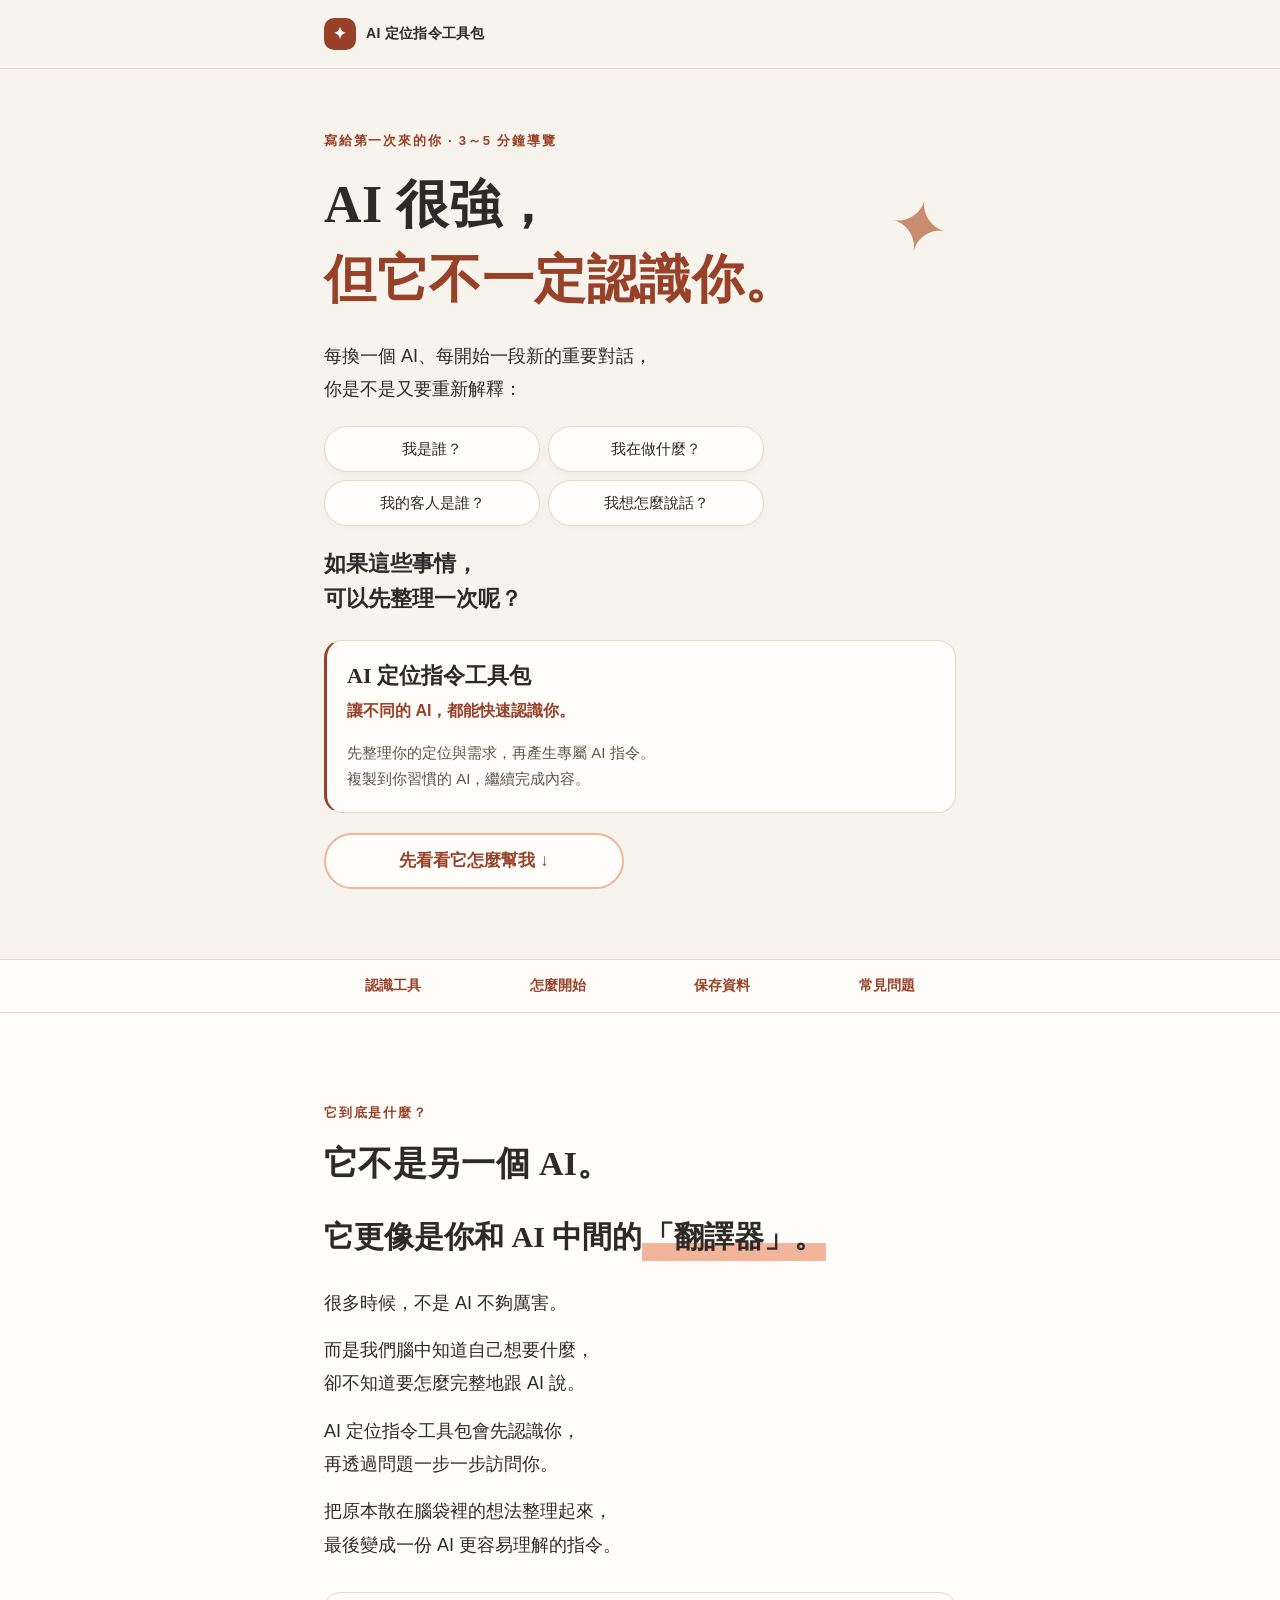
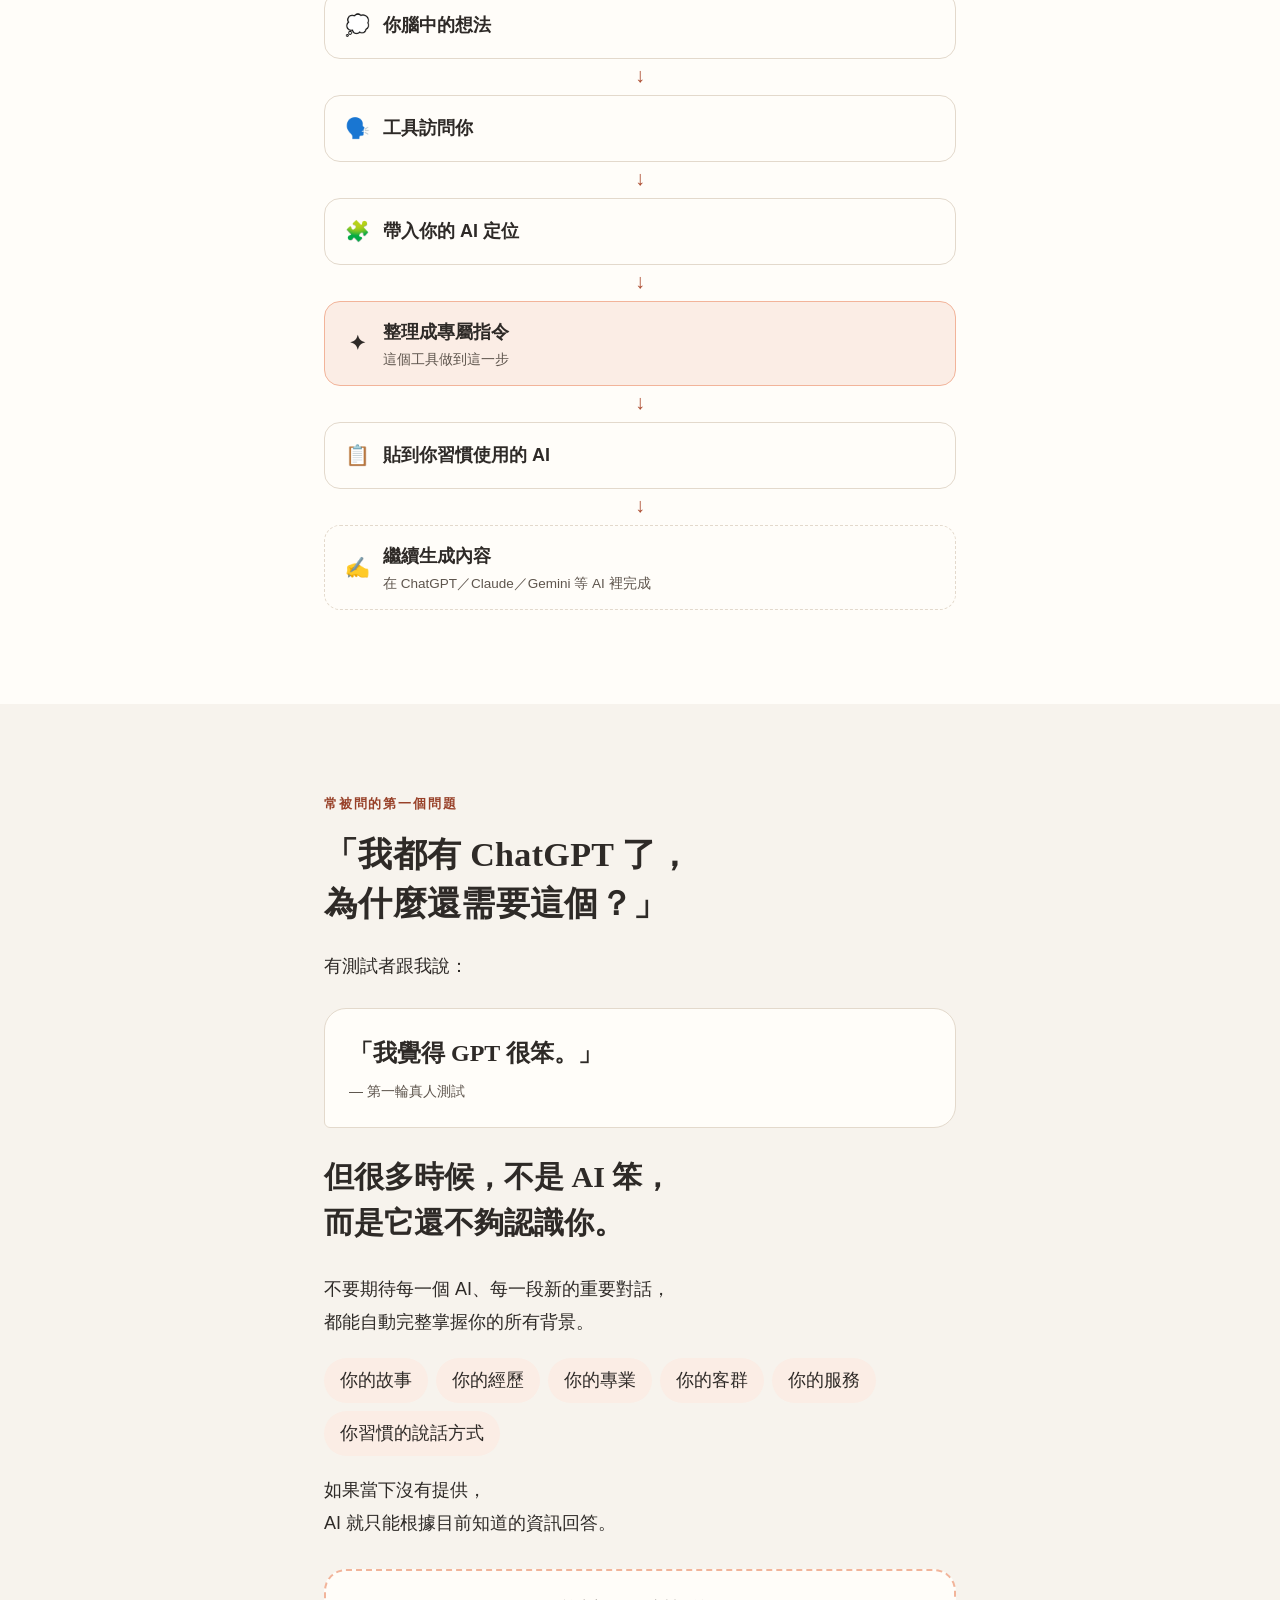
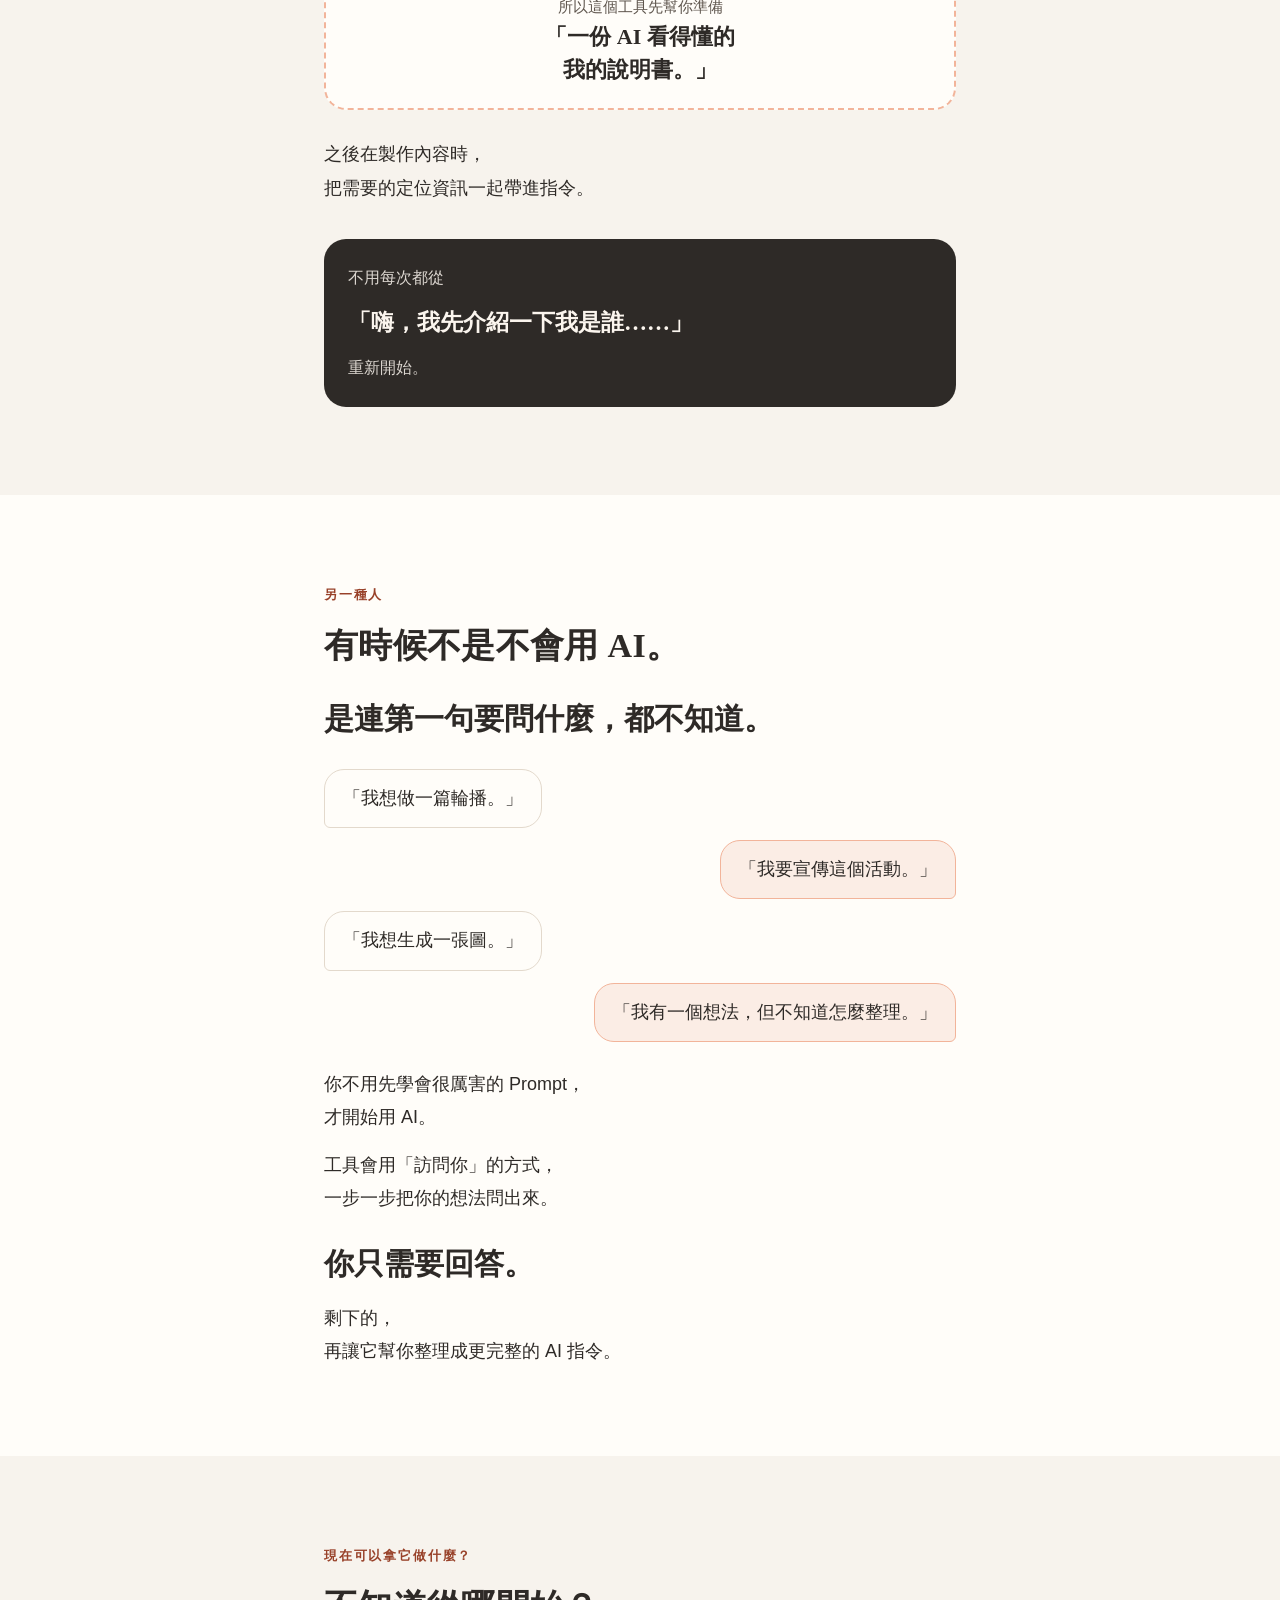
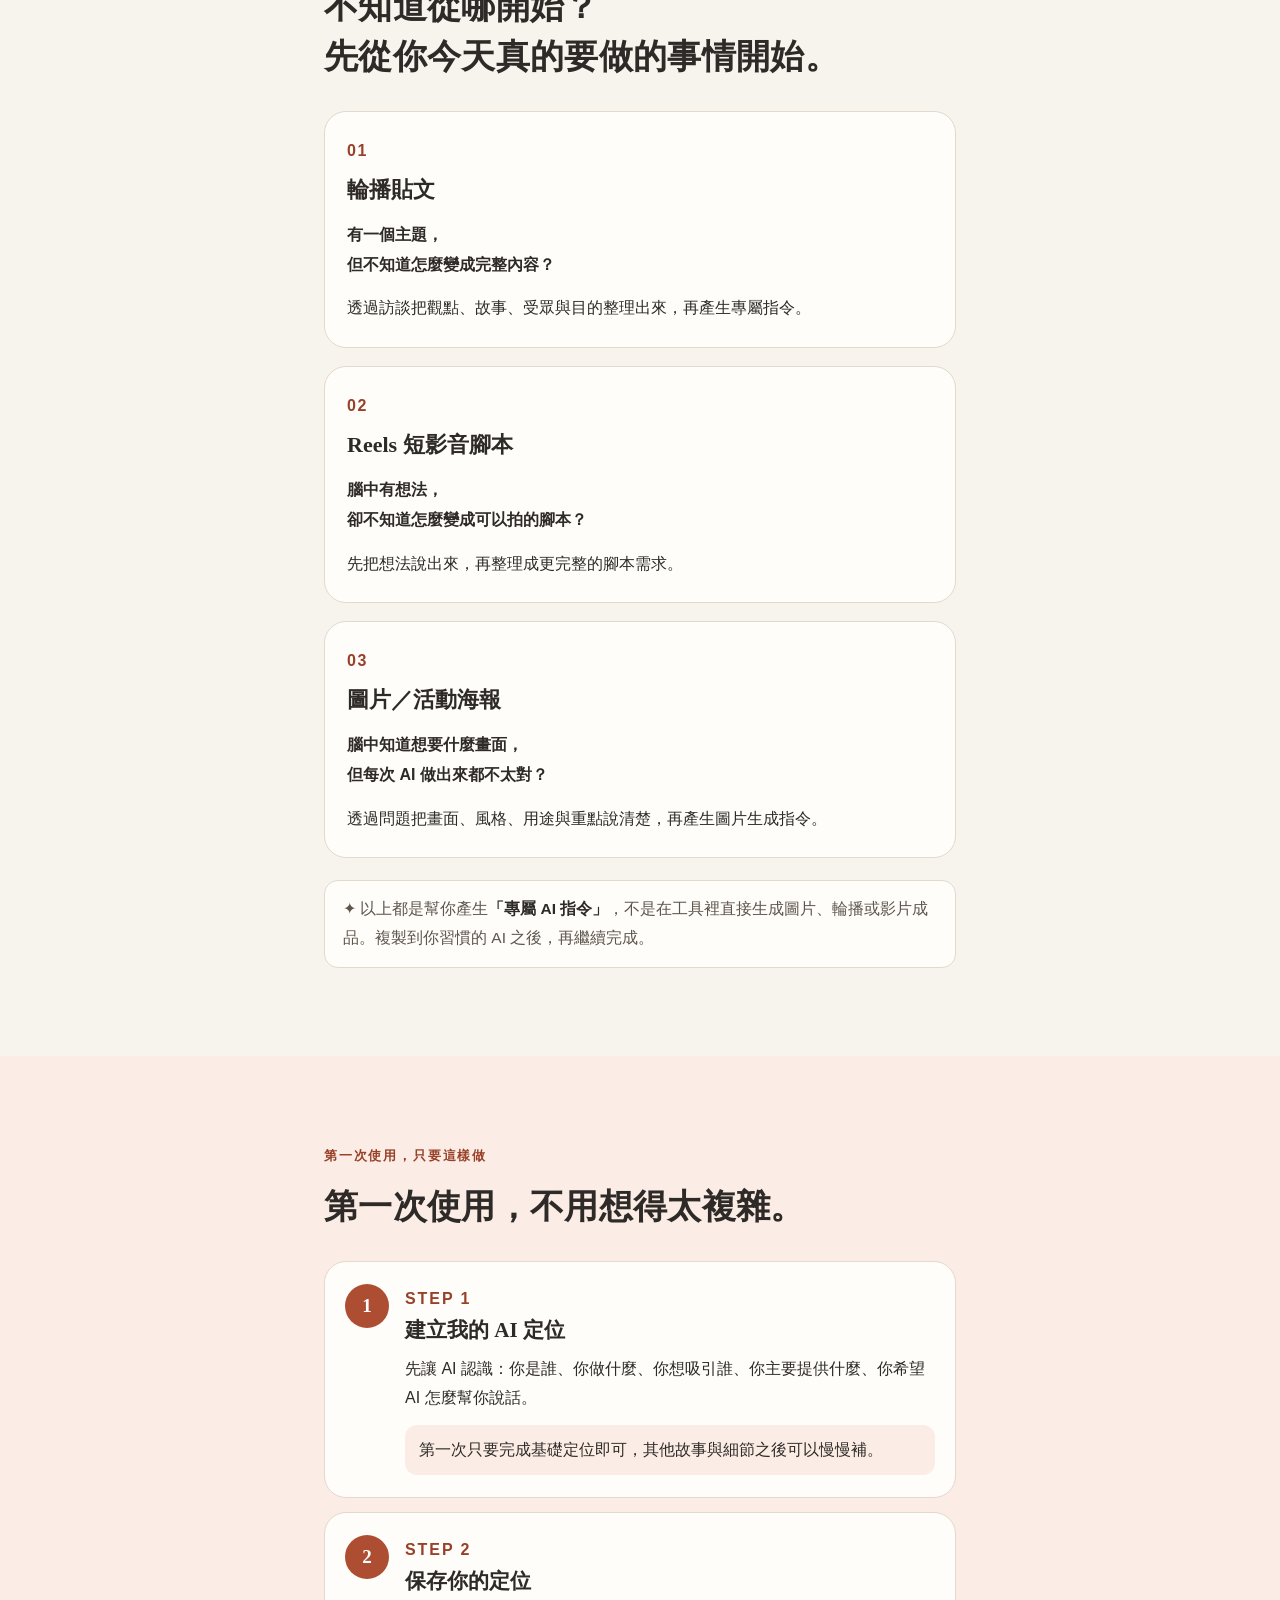
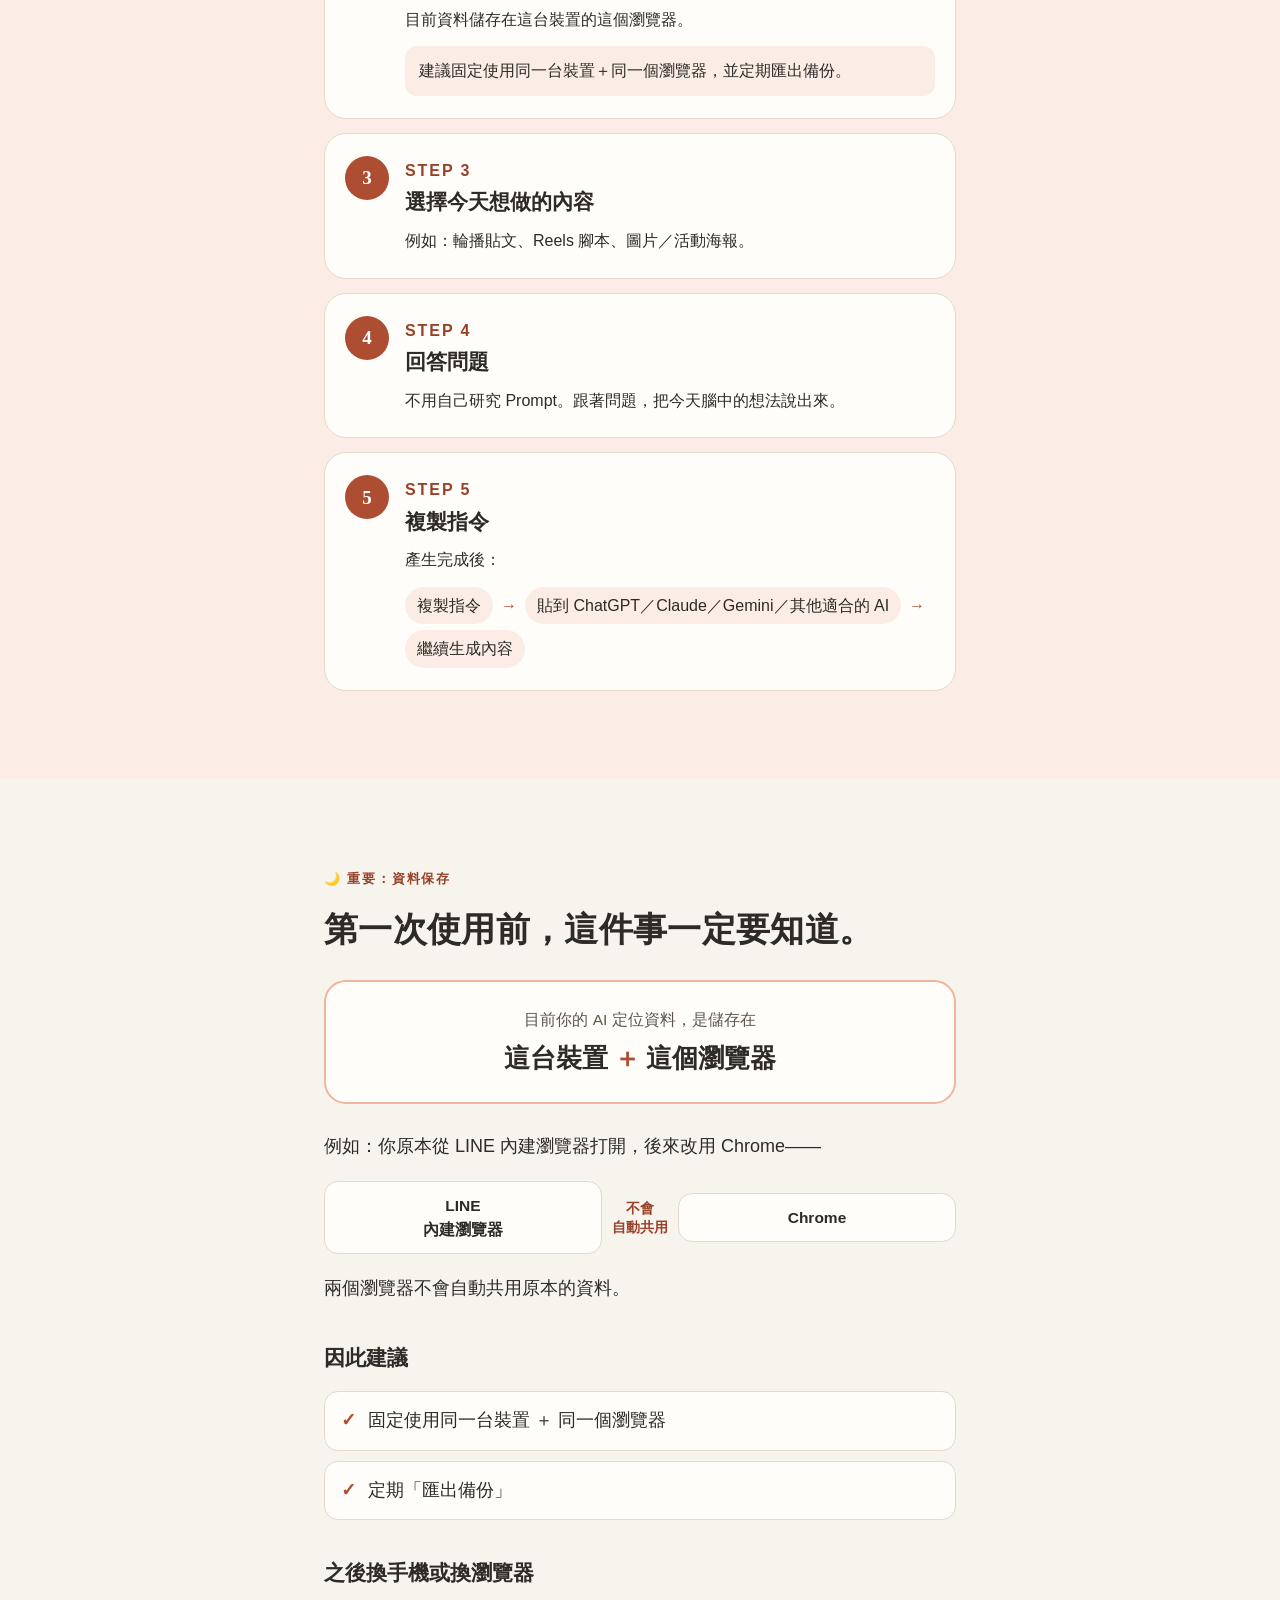
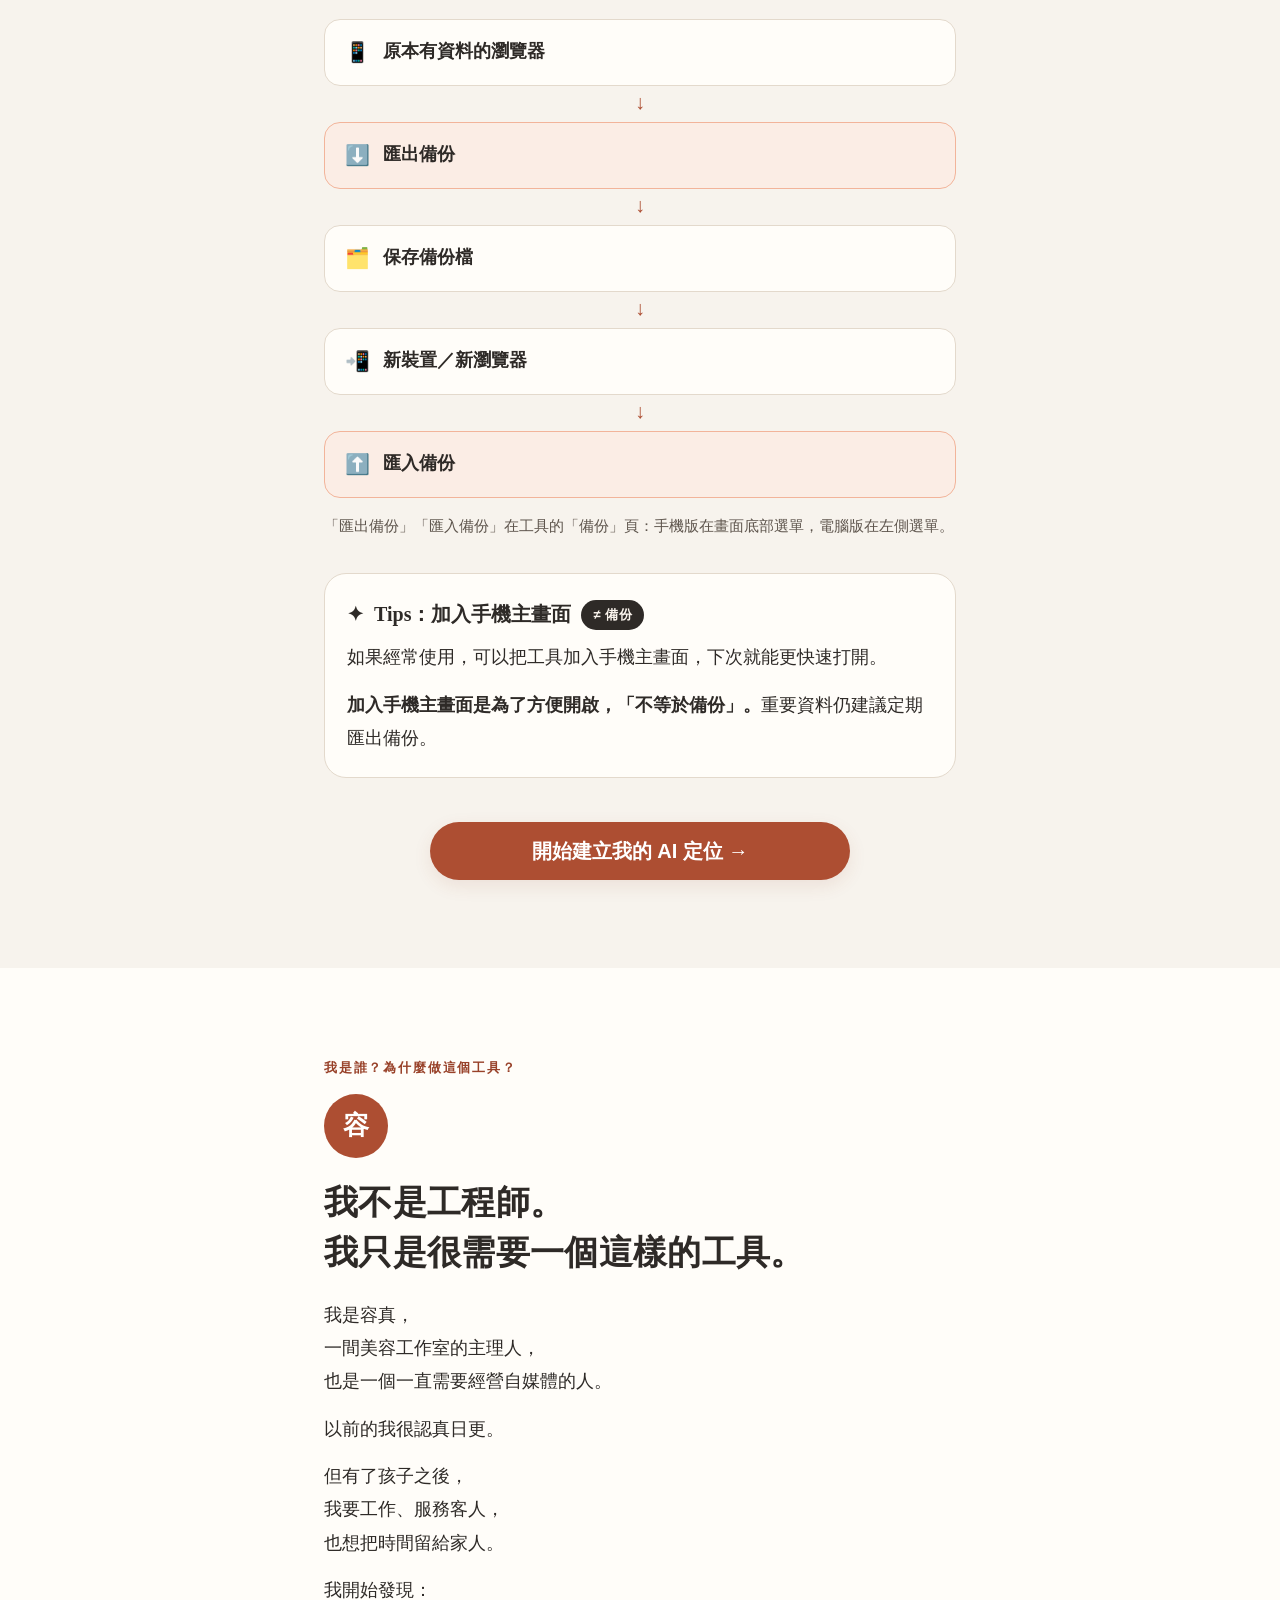
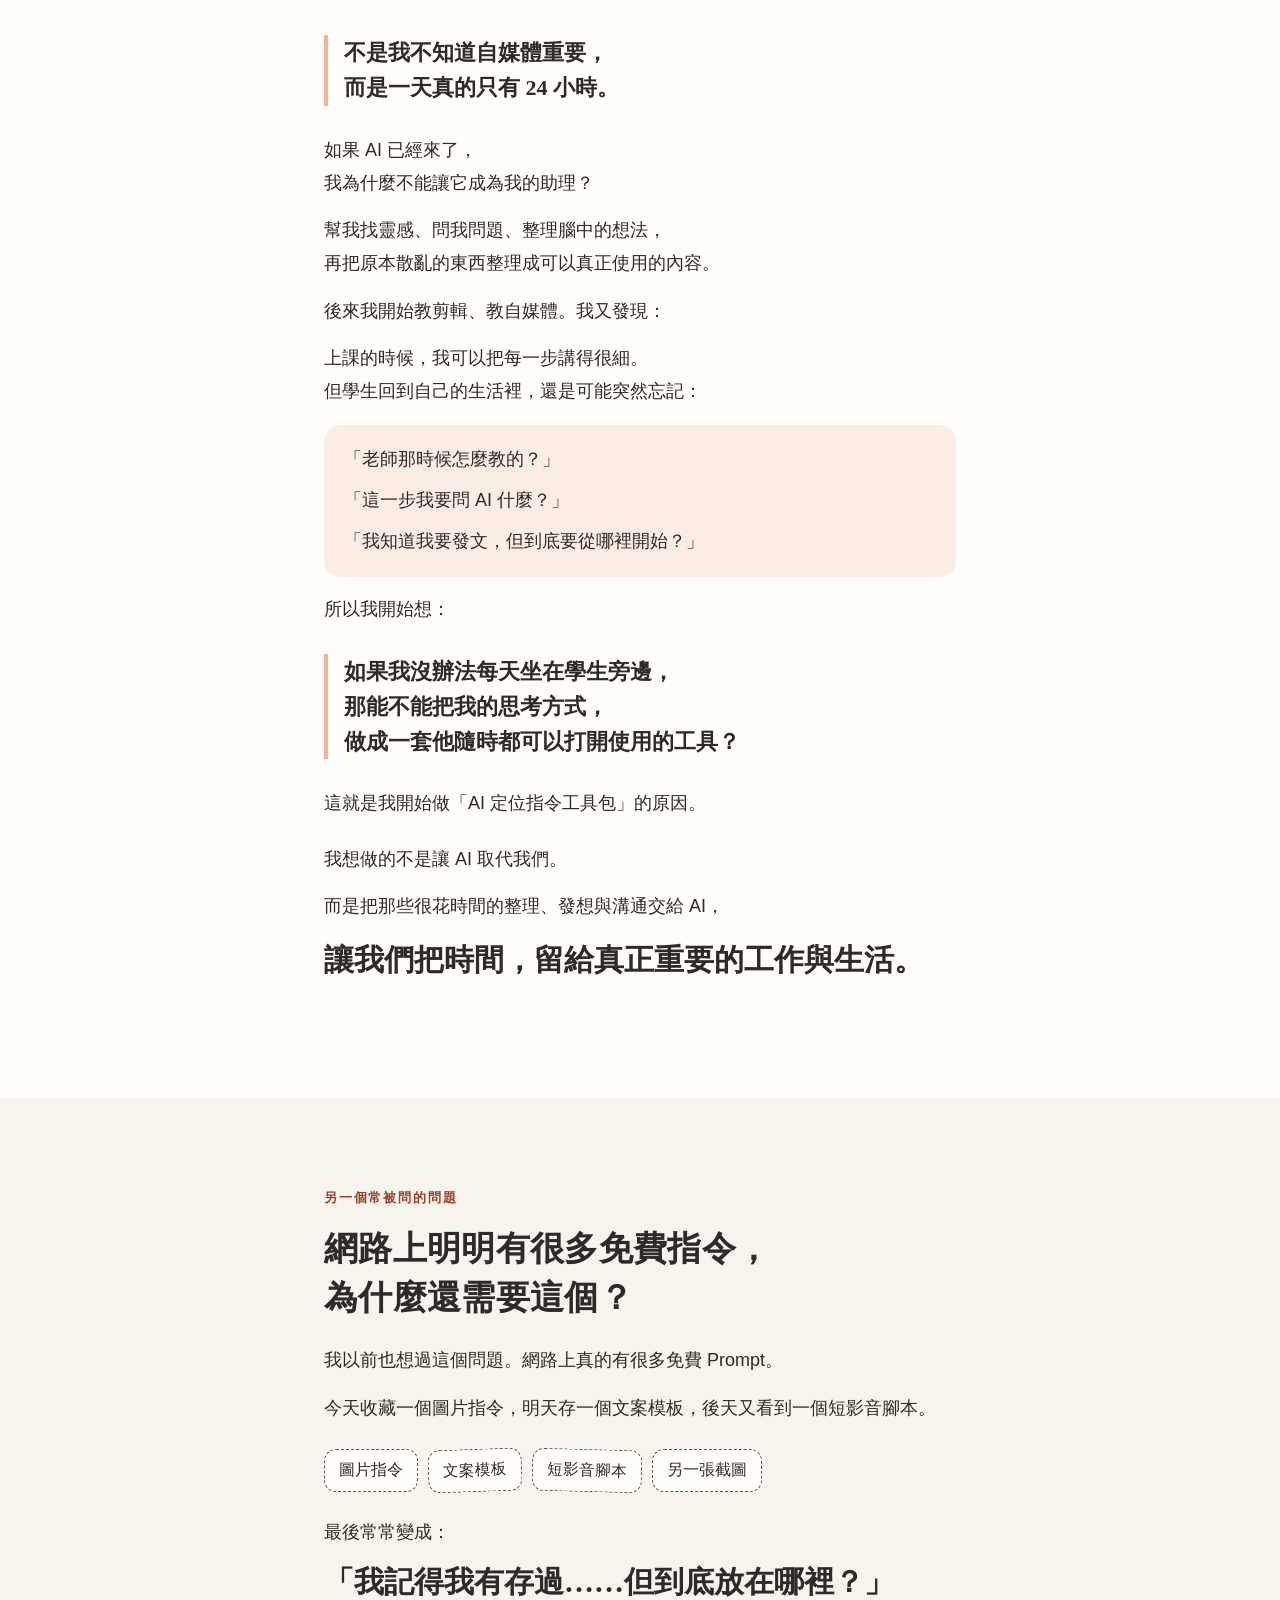
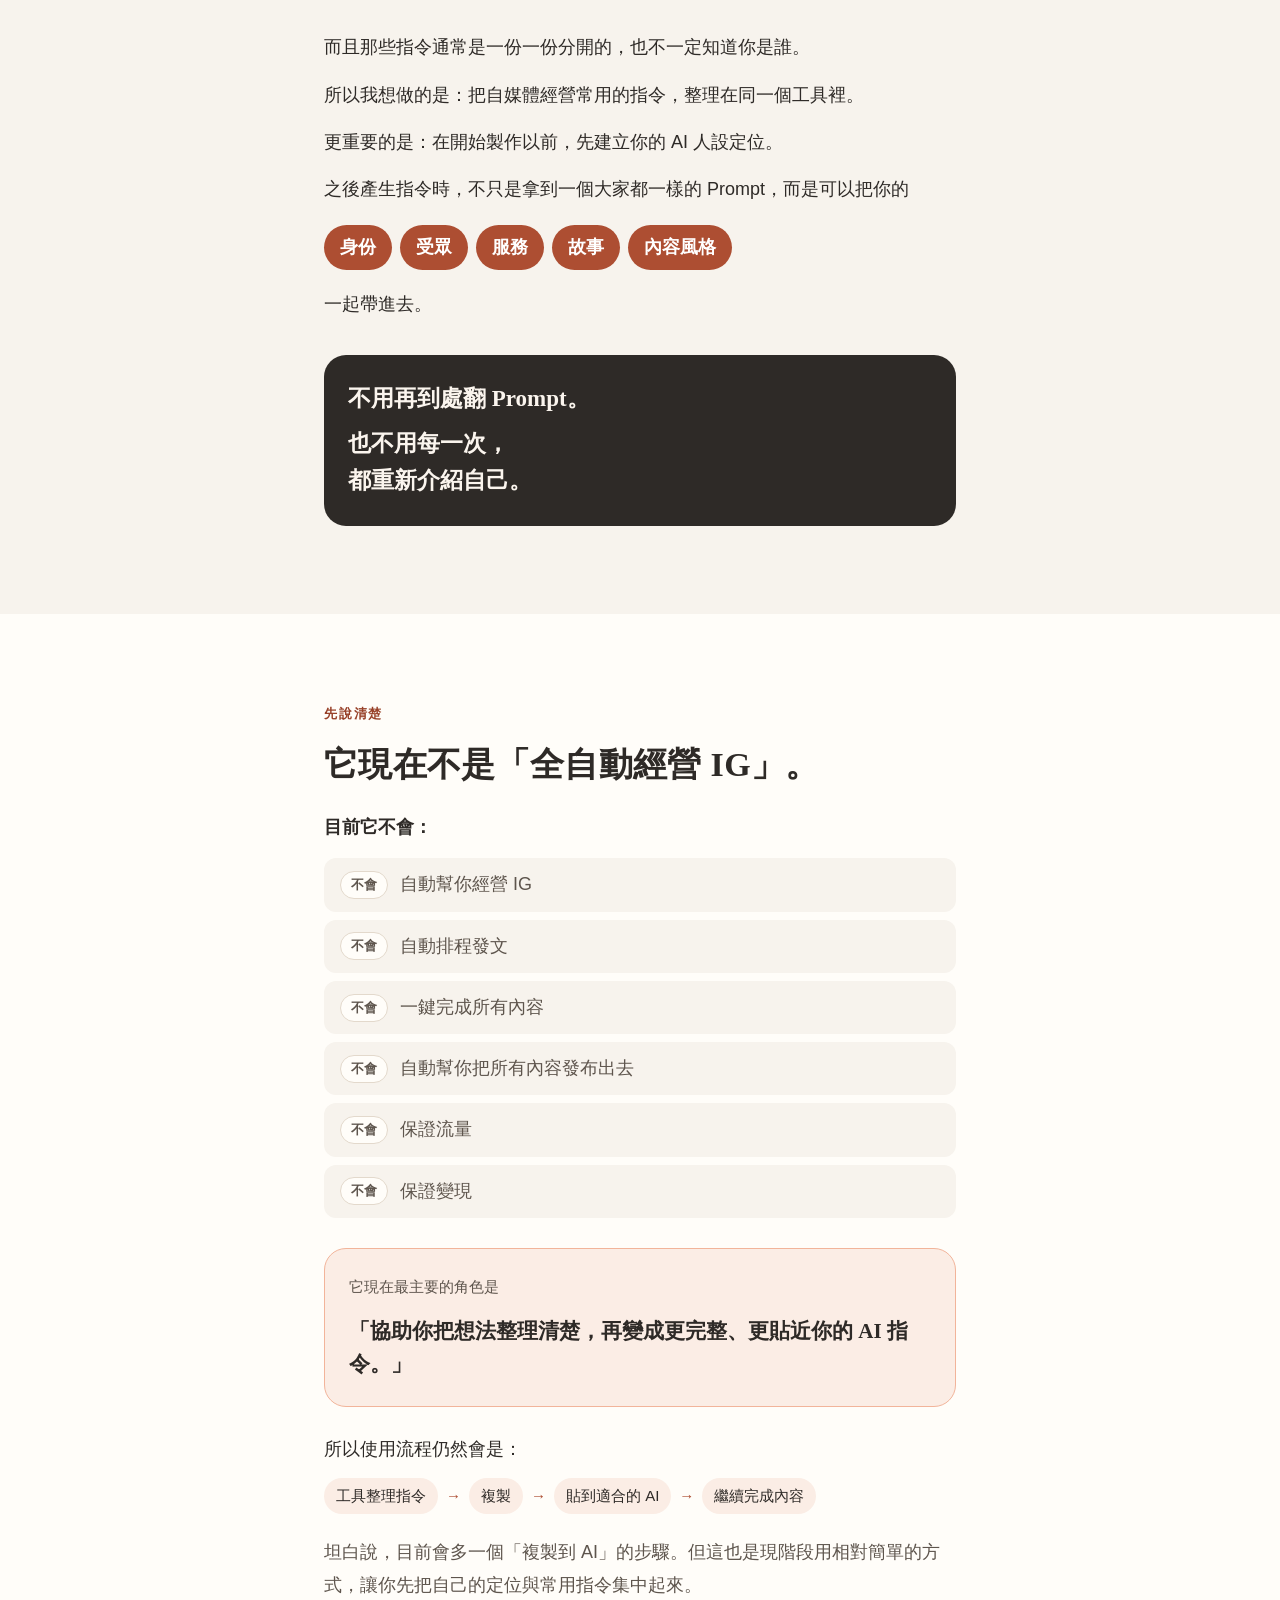
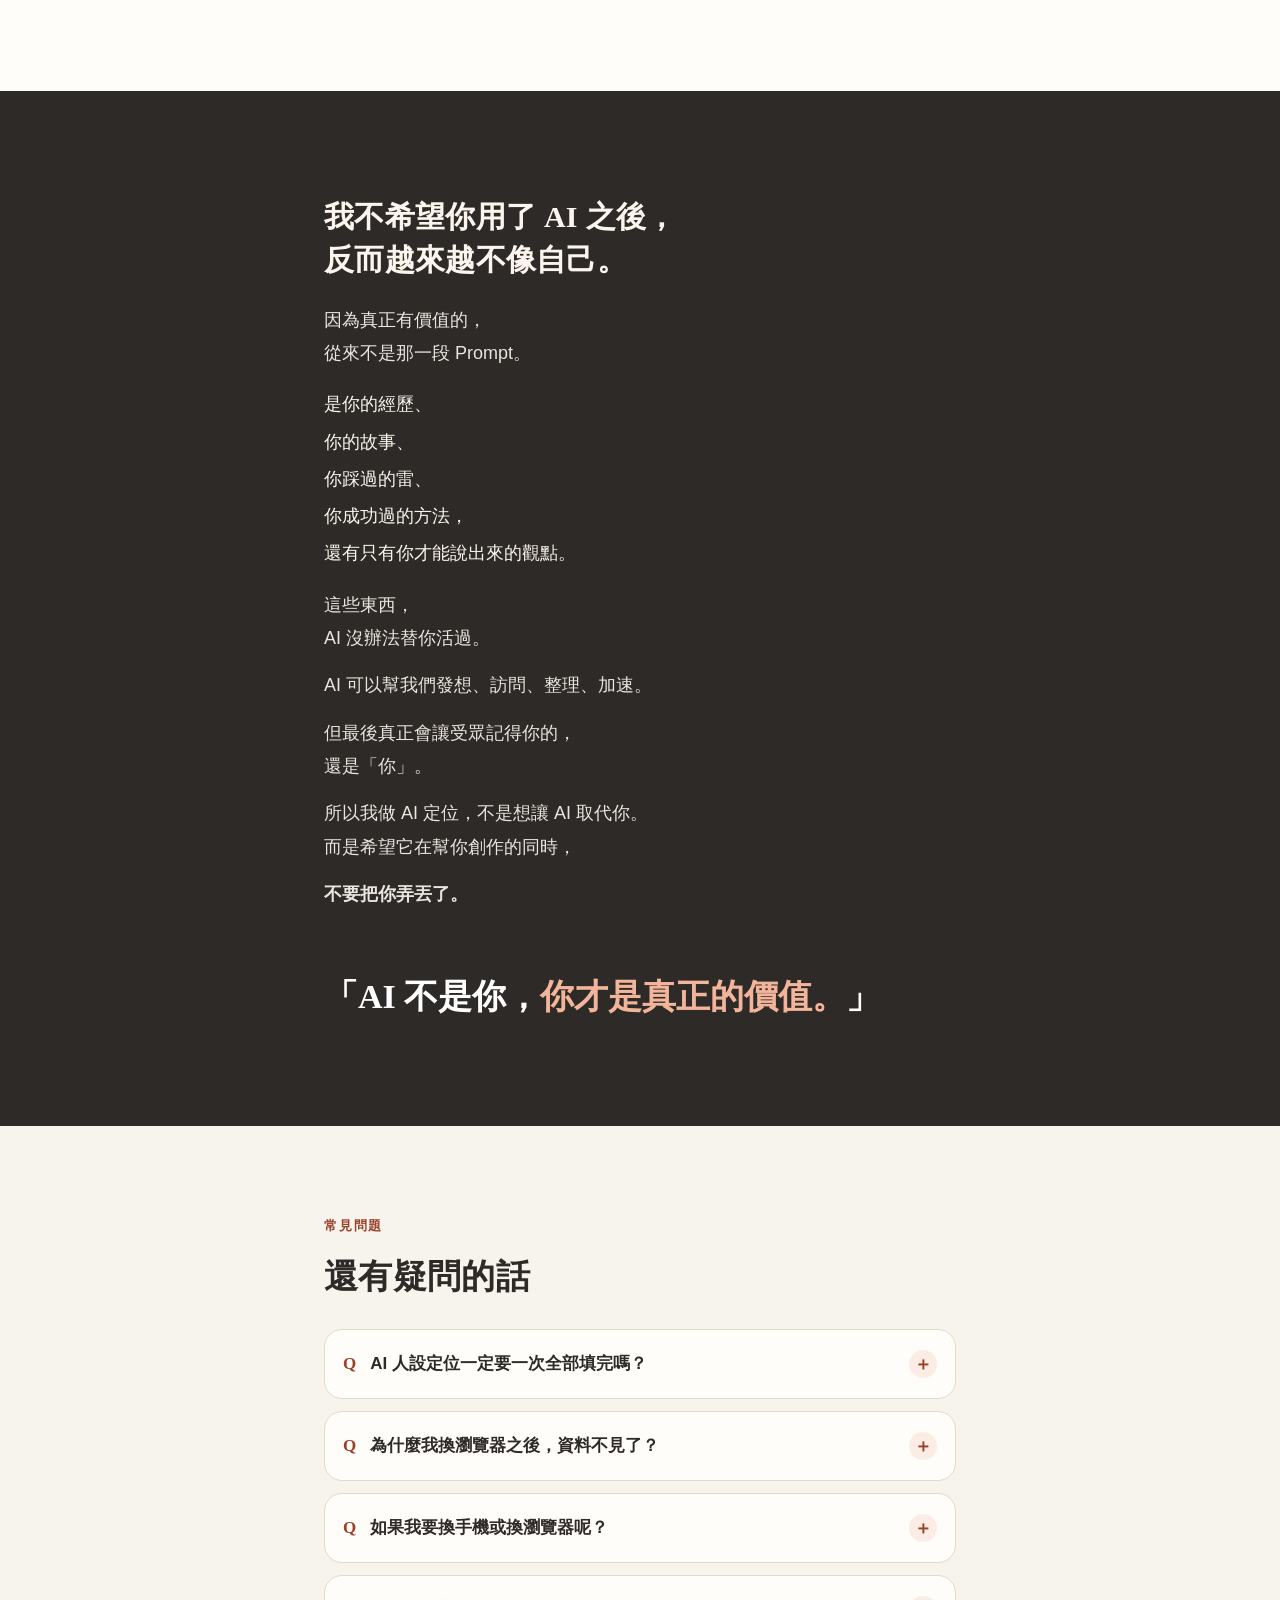
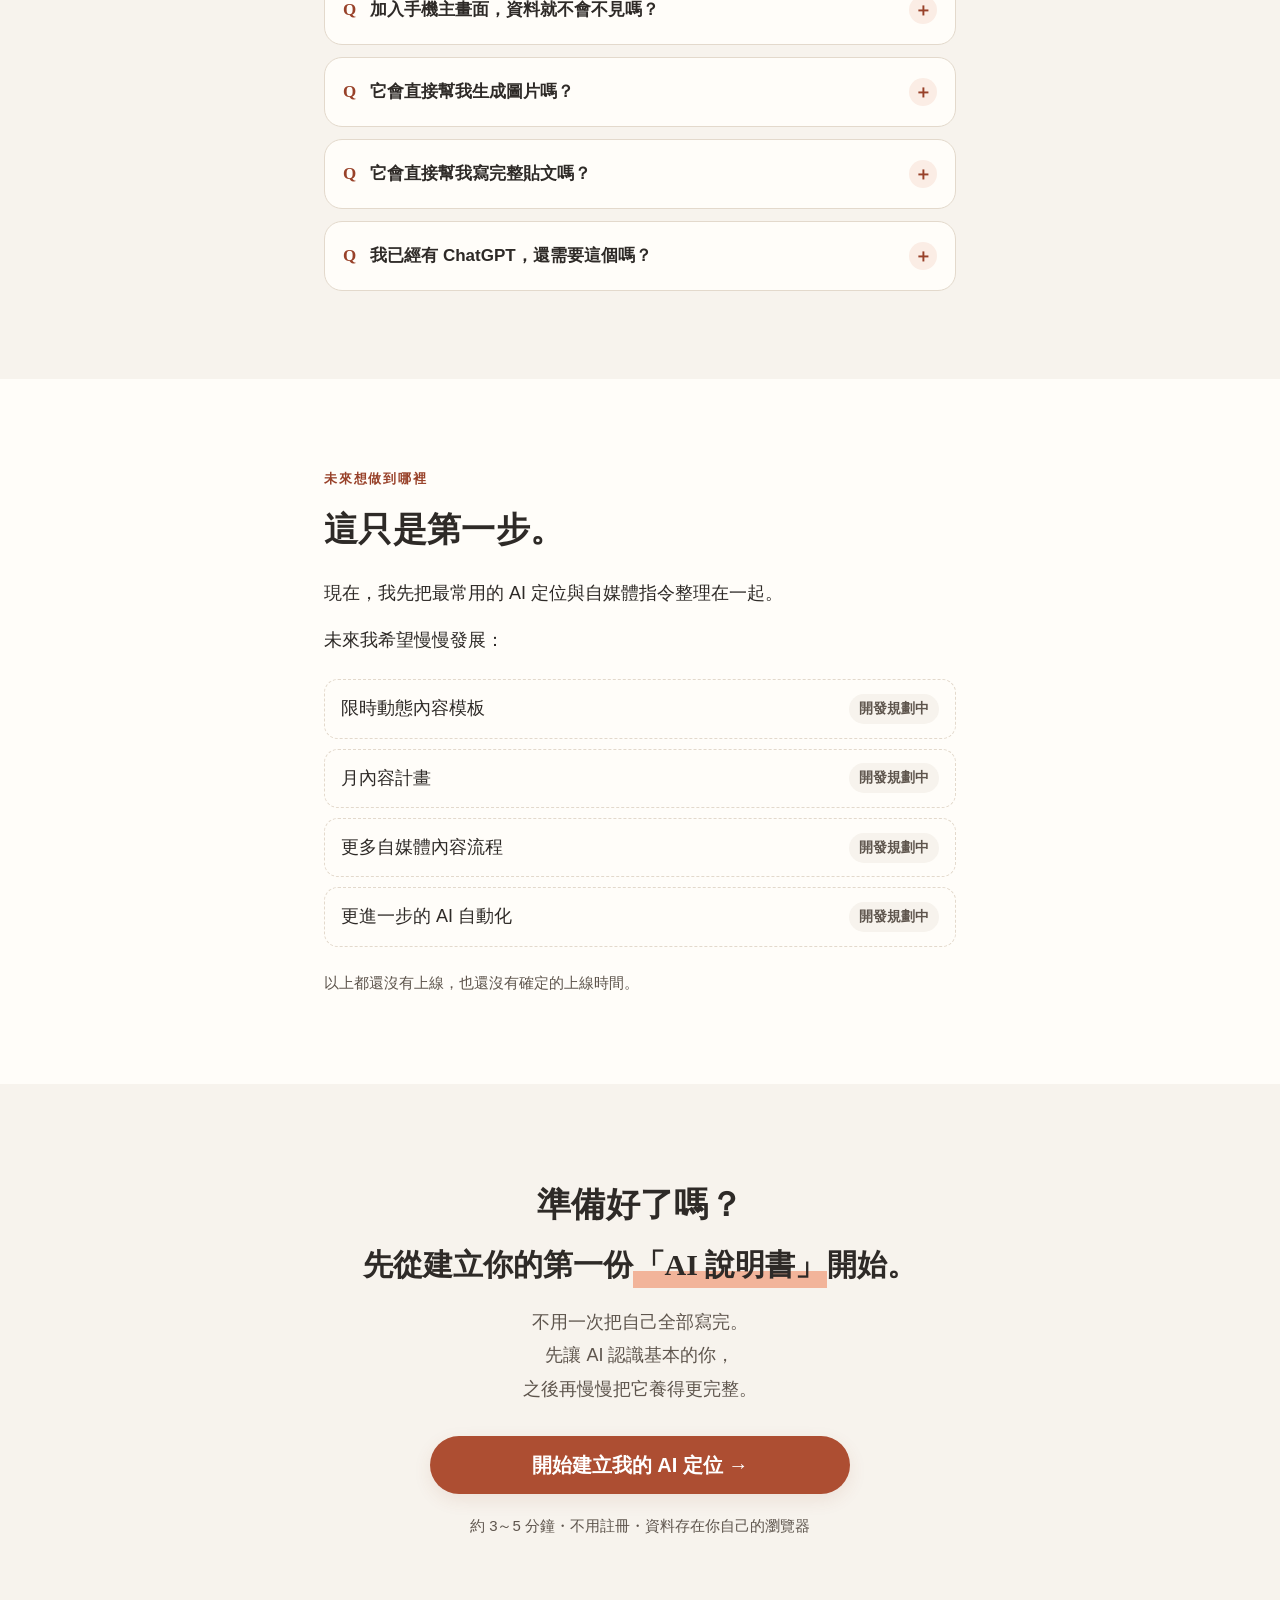
==== commit 7b315915: "Polish existing public guide for mobile onboarding and document verification" ====
--- a/guide/index.html
+++ b/guide/index.html
@@ -15,9 +15,6 @@
 <meta name="twitter:card" content="summary">
 <meta name="twitter:title" content="AI 定位指令工具包｜3 分鐘看懂怎麼用">
 <meta name="twitter:description" content="AI 很強，但它不一定認識你。先建立你的 AI 定位，再把想法整理成專屬 AI 指令。">
-<link rel="preconnect" href="https://fonts.googleapis.com">
-<link rel="preconnect" href="https://fonts.gstatic.com" crossorigin>
-<link href="https://fonts.googleapis.com/css2?family=Noto+Sans+TC:wght@400;500;700&family=Noto+Serif+TC:wght@600;700&display=swap" rel="stylesheet">
 <style>
 /* ==================================================================
    AI 定位指令工具包｜公開導覽頁
@@ -235,8 +232,10 @@
   *,*::before,*::after{transition:none!important;animation:none!important}
 }
 </style>
+<link rel="stylesheet" href="guide.css">
 </head>
 <body>
+<a class="skip-link" href="#what">跳到工具說明</a>
 
 <header class="top">
   <div class="wrap top-in"><span class="logo" aria-hidden="true">✦</span><span>AI 定位指令工具包</span></div>
@@ -247,6 +246,7 @@
 <!-- ============ SECTION 1｜Hero ============ -->
 <section class="hero" aria-labelledby="h-hero">
   <div class="wrap">
+    <p class="eyebrow">寫給第一次來的你 · 3～5 分鐘導覽</p>
     <h1 id="h-hero" class="hero-h"><span>AI 很強，</span><span class="accent">但它不一定認識你。</span></h1>
     <p class="lead">每換一個 AI、每開始一段新的重要對話，<br>你是不是又要重新解釋：</p>
     <ul class="asklist">
@@ -260,10 +260,15 @@
     <div class="product">
       <p class="product-name">AI 定位指令工具包</p>
       <p class="product-sub">讓不同的 AI，都能快速認識你。</p>
+      <p class="product-output">先整理你的定位與需求，再產生專屬 AI 指令。<br>複製到你習慣的 AI，繼續完成內容。</p>
     </div>
     <a class="btn btn-soft" href="#what">先看看它怎麼幫我 ↓</a>
   </div>
 </section>
+
+<nav class="guide-nav" aria-label="導覽章節">
+  <div class="wrap"><a href="#what">認識工具</a><a href="#how">怎麼開始</a><a href="#data">保存資料</a><a href="#faq">常見問題</a></div>
+</nav>
 
 <!-- ============ SECTION 2｜它到底是什麼？ ============ -->
 <section class="sec alt" id="what" aria-labelledby="h-what">
@@ -565,7 +570,7 @@
 </section>
 
 <!-- ============ SECTION 12｜FAQ ============ -->
-<section class="sec" aria-labelledby="h-faq">
+<section class="sec" id="faq" aria-labelledby="h-faq">
   <div class="wrap">
     <p class="eyebrow">常見問題</p>
     <h2 id="h-faq" class="h2">還有疑問的話</h2>
--- a/guide/guide.css
+++ b/guide/guide.css
@@ -0,0 +1,46 @@
+/* Additive guide-only styling. The original tool and its storage stay untouched. */
+:root{--bg:#f7f3ed;--orange:#ad4e32;--brick:#984129}
+body{overflow-x:visible;overflow-wrap:break-word}
+.wrap{width:100%;max-width:680px;padding-inline:24px}
+.top{border-bottom:1px solid var(--line)}
+.top-in{font-size:14px}
+.logo{background:var(--brick)}
+.hero{padding-block:36px 48px}
+.hero-h{font-size:clamp(30px,8.1vw,52px);line-height:1.45;margin-bottom:22px}
+.hero-h span{display:block}
+.h2 span,.big span,.belief .final span{max-width:100%}
+.asklist{grid-template-columns:1fr 1fr;gap:8px;margin-block:20px}
+.asklist li{width:100%;font-size:15px;padding:8px 12px;text-align:center}
+.hero-q{font-size:22px}
+.product{margin-block:24px 20px;padding:20px;border-radius:18px;border-left:3px solid var(--brick)}
+.product-name{font-size:22px}
+.product-sub{font-size:16px}
+.product-output{font-size:15px;color:var(--ink-soft);line-height:1.75}
+.hero .btn{width:100%;font-size:17px}
+.btn-main{box-shadow:0 6px 18px #9841291a}
+.guide-nav{position:sticky;top:0;z-index:5;background:#fffdf9;border-block:1px solid var(--line)}
+.guide-nav .wrap{display:grid;grid-template-columns:repeat(4,1fr);gap:2px;padding-inline:12px}
+.guide-nav a{display:flex;align-items:center;justify-content:center;text-align:center;min-height:52px;font-size:14px;text-decoration:none;font-weight:700}
+.guide-nav a:hover{background:var(--blush)}
+section[id]{scroll-margin-top:76px}
+.skip-link{position:fixed;left:12px;top:-100px;z-index:10;background:var(--card);padding:12px 20px}
+.skip-link:focus{top:12px}
+.sec{padding-block:64px}
+.flow li{min-width:0}
+.flow li>span:last-child{min-width:0}
+.cards{gap:18px}
+.card{box-shadow:none}
+.faq summary{padding-block:20px}
+.faq .a{font-size:17px}
+.badge{font-size:14px}
+.foot a{display:inline-flex;align-items:center;min-height:48px}
+@media(min-width:768px){
+  .hero{padding-block:60px 70px}
+  .hero .wrap{position:relative}
+  .hero .wrap::after{content:'✦';position:absolute;right:32px;top:32px;font-size:72px;color:#c88d6e;transform:rotate(12deg);pointer-events:none}
+  .hero .btn{width:auto;min-width:300px}
+  .asklist{max-width:440px}
+  .sec{padding-block:88px}
+  .guide-nav .wrap{max-width:680px}
+}
+@media(prefers-reduced-motion:reduce){html{scroll-behavior:auto}}
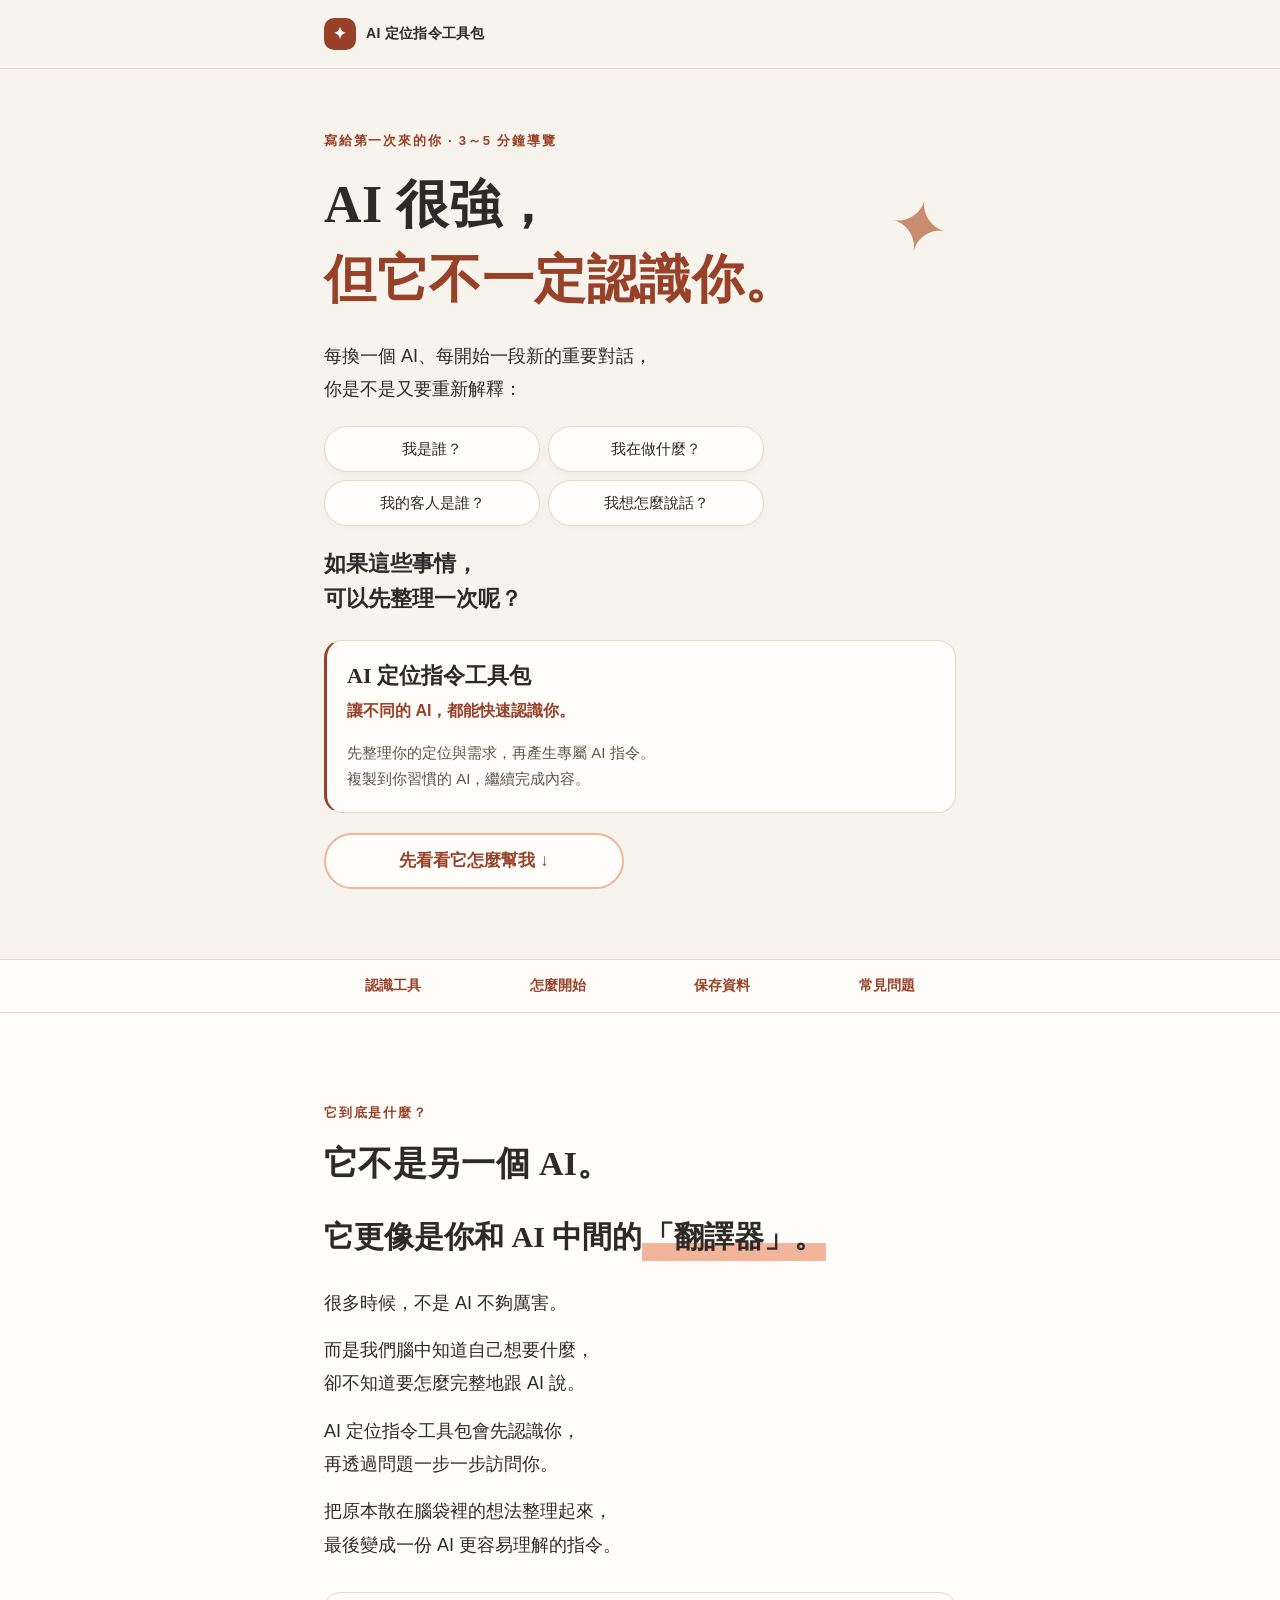
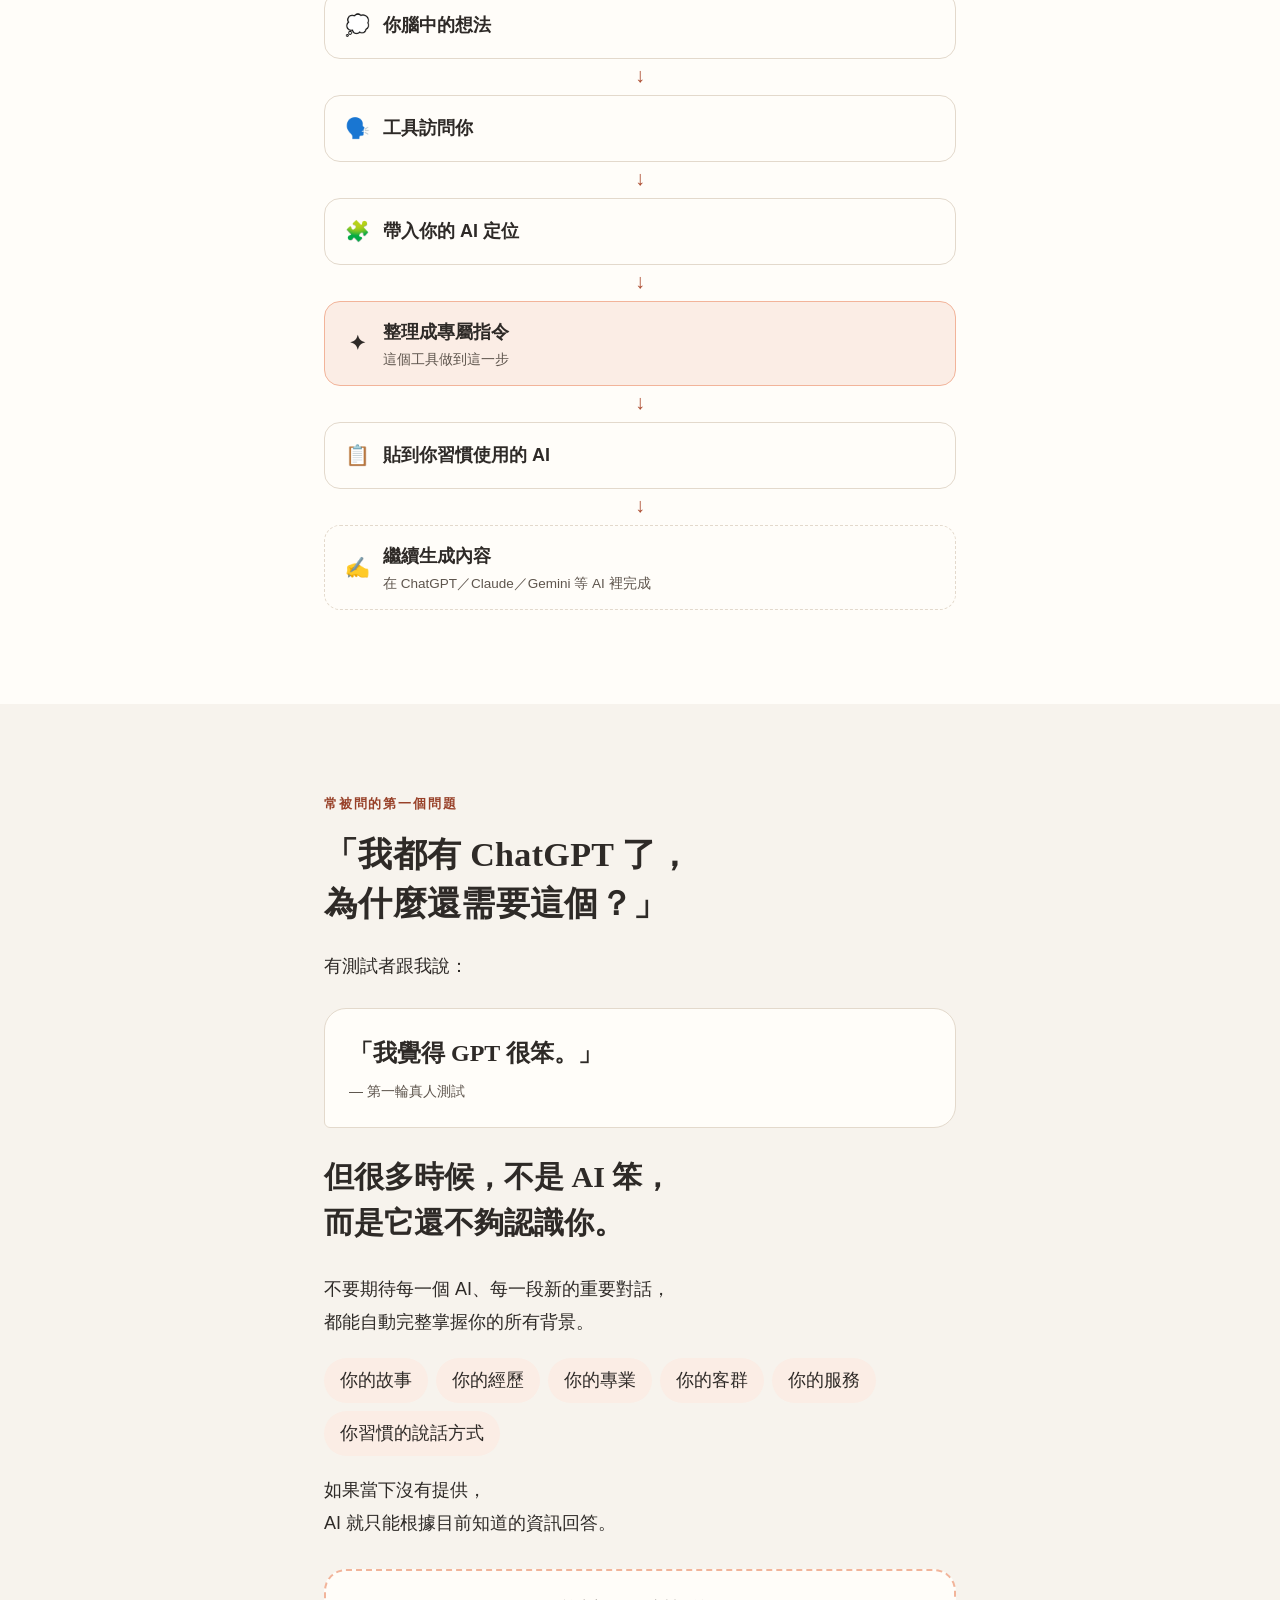
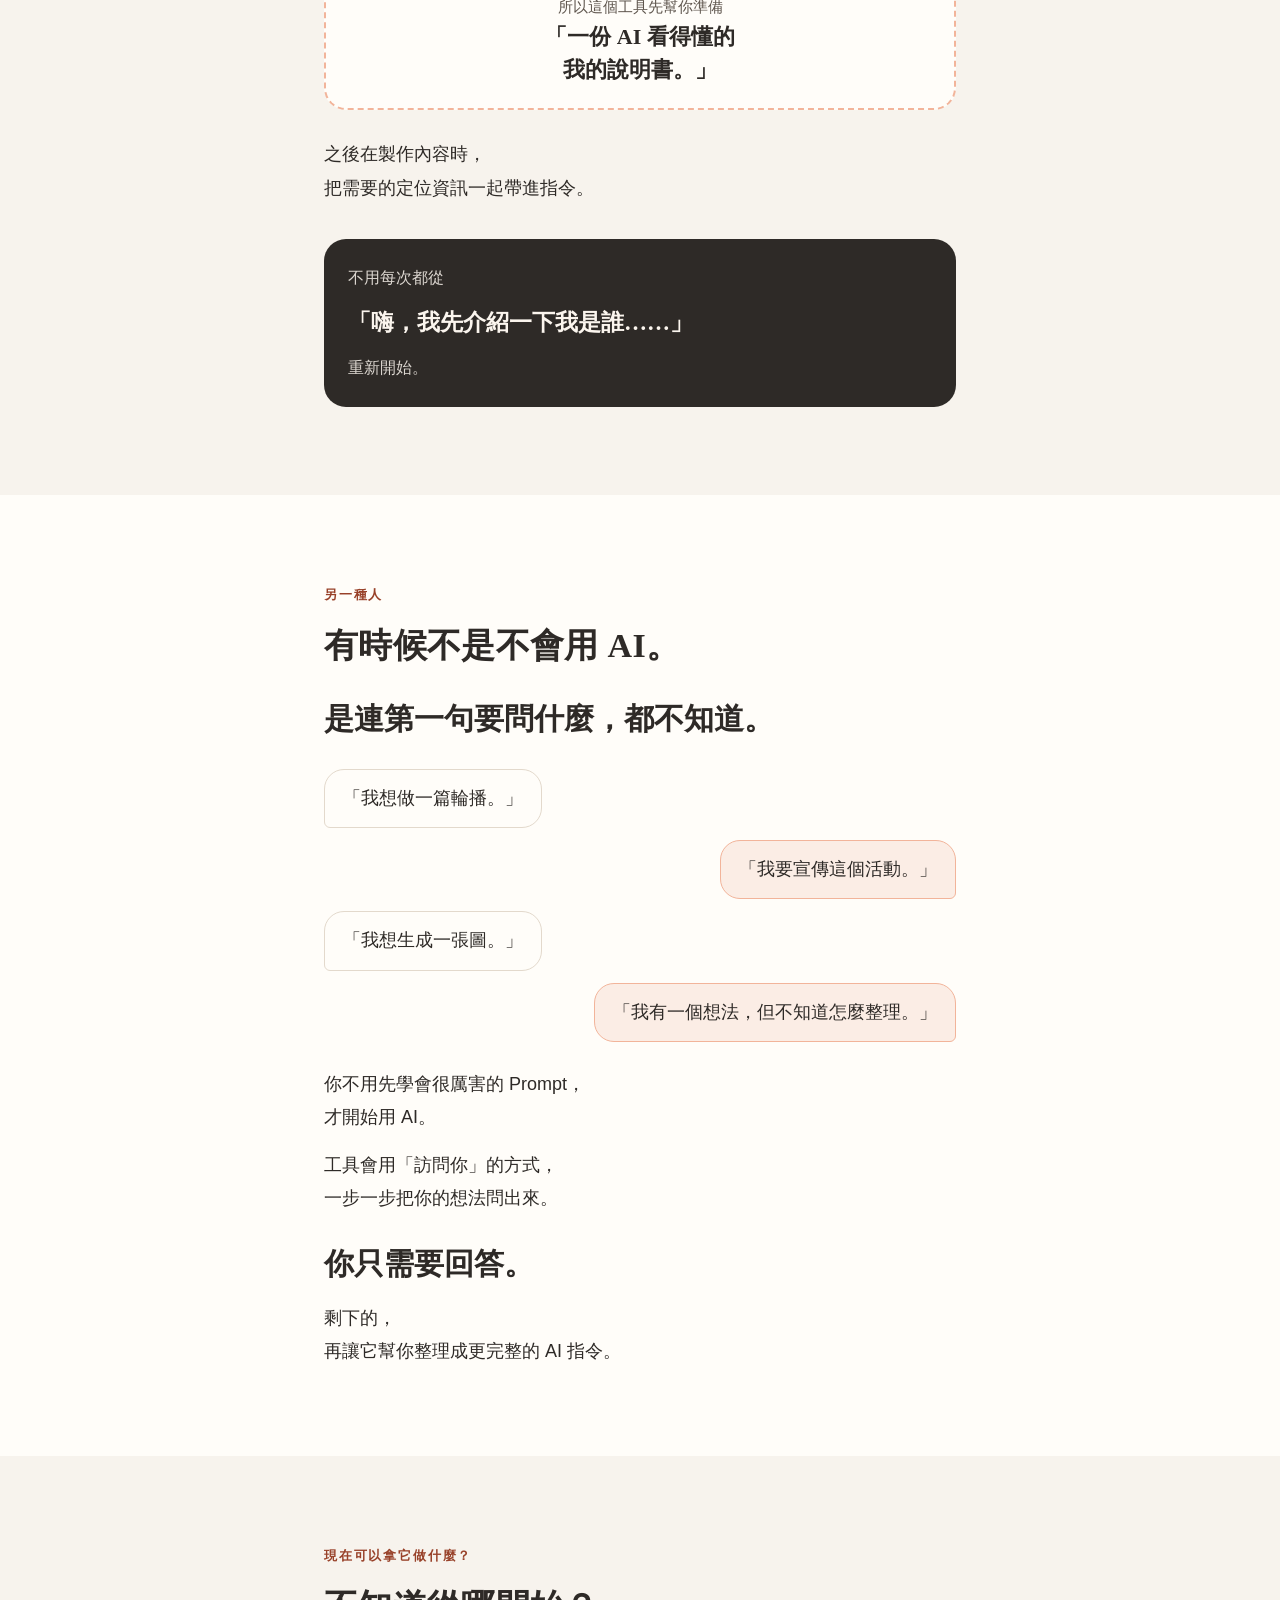
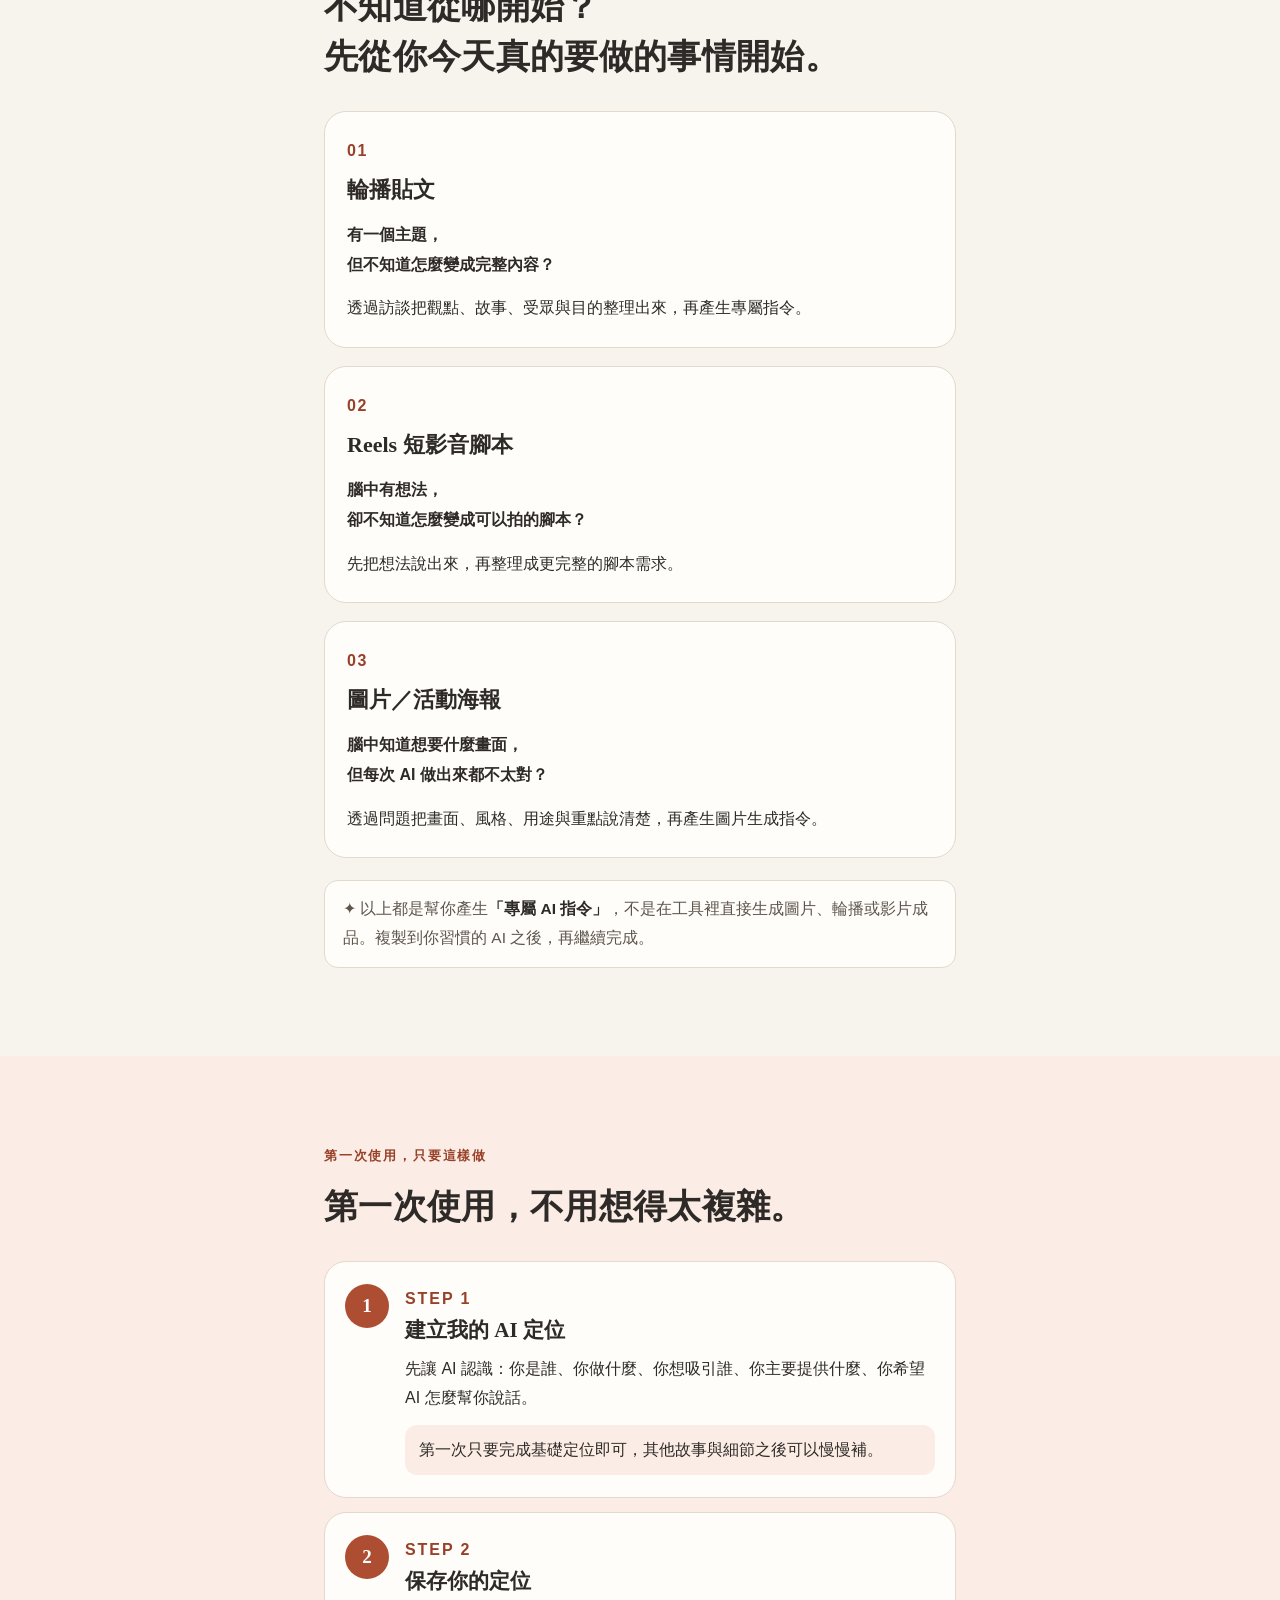
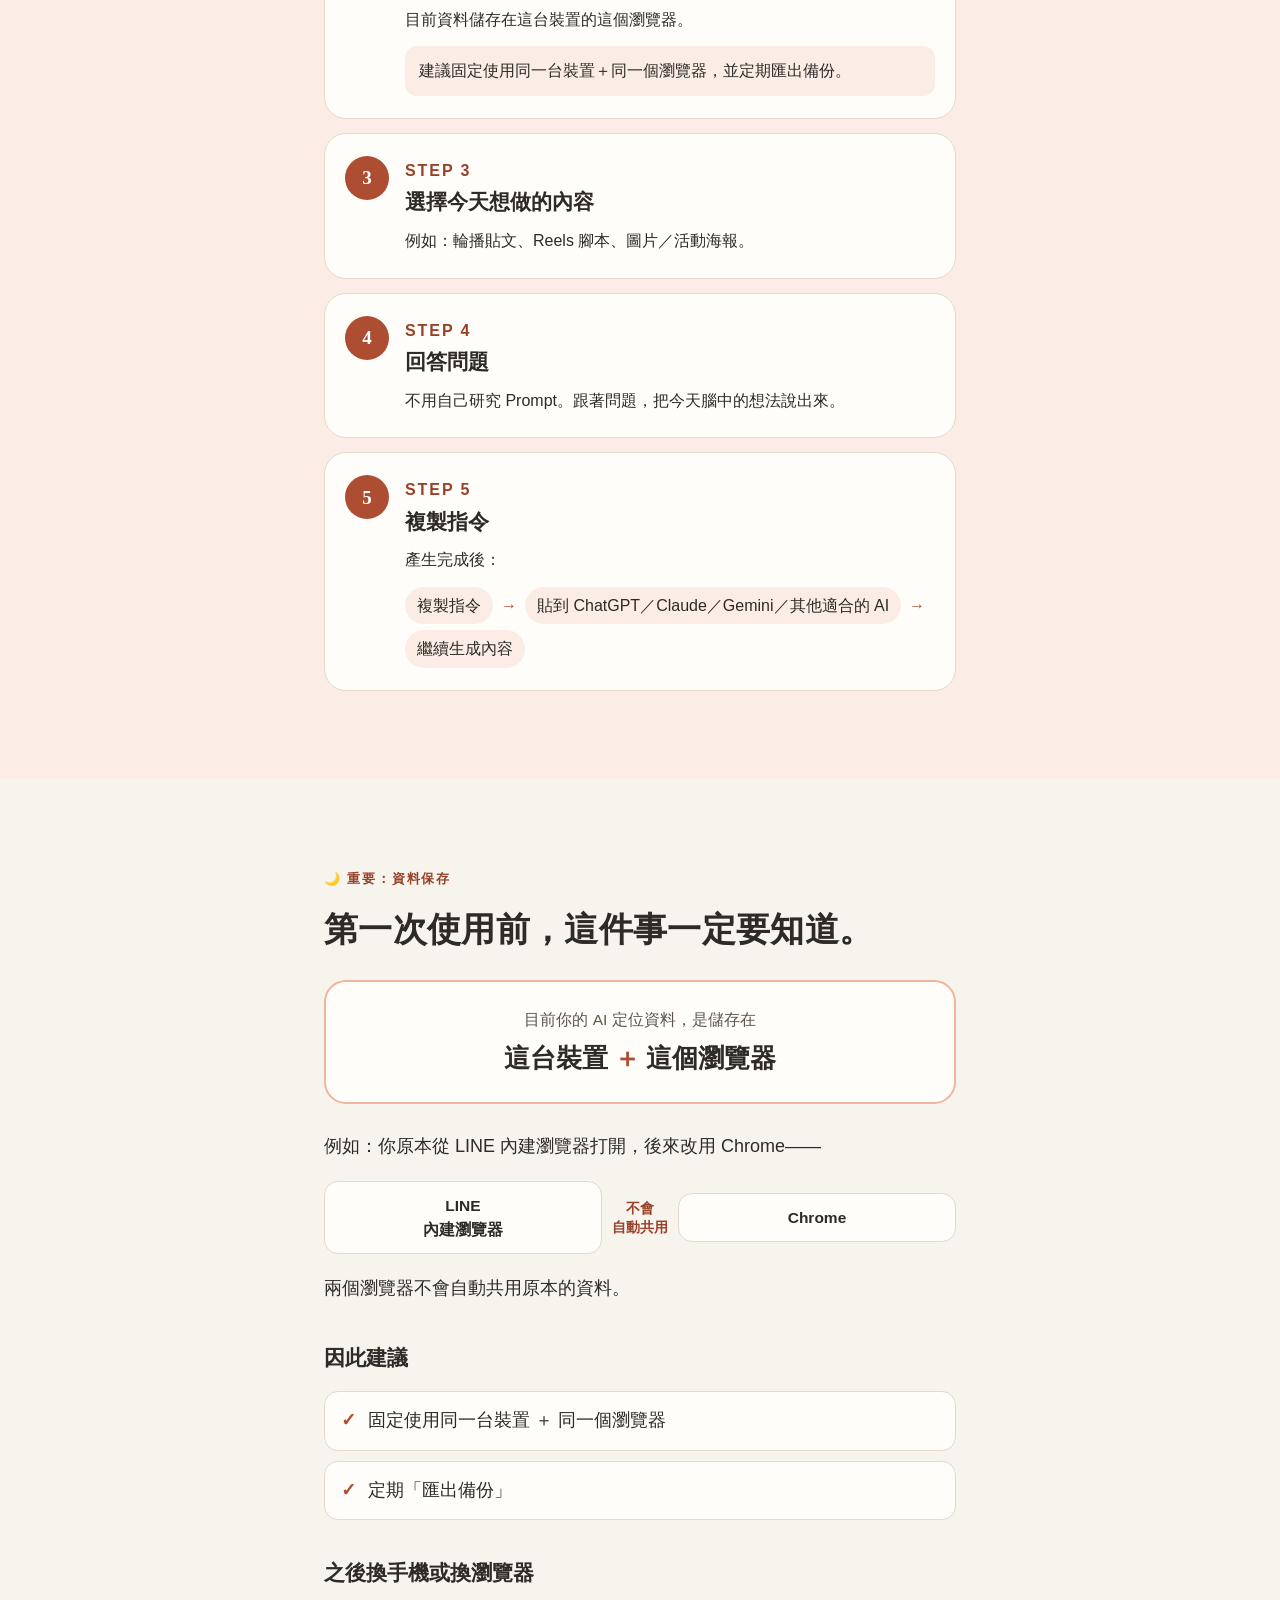
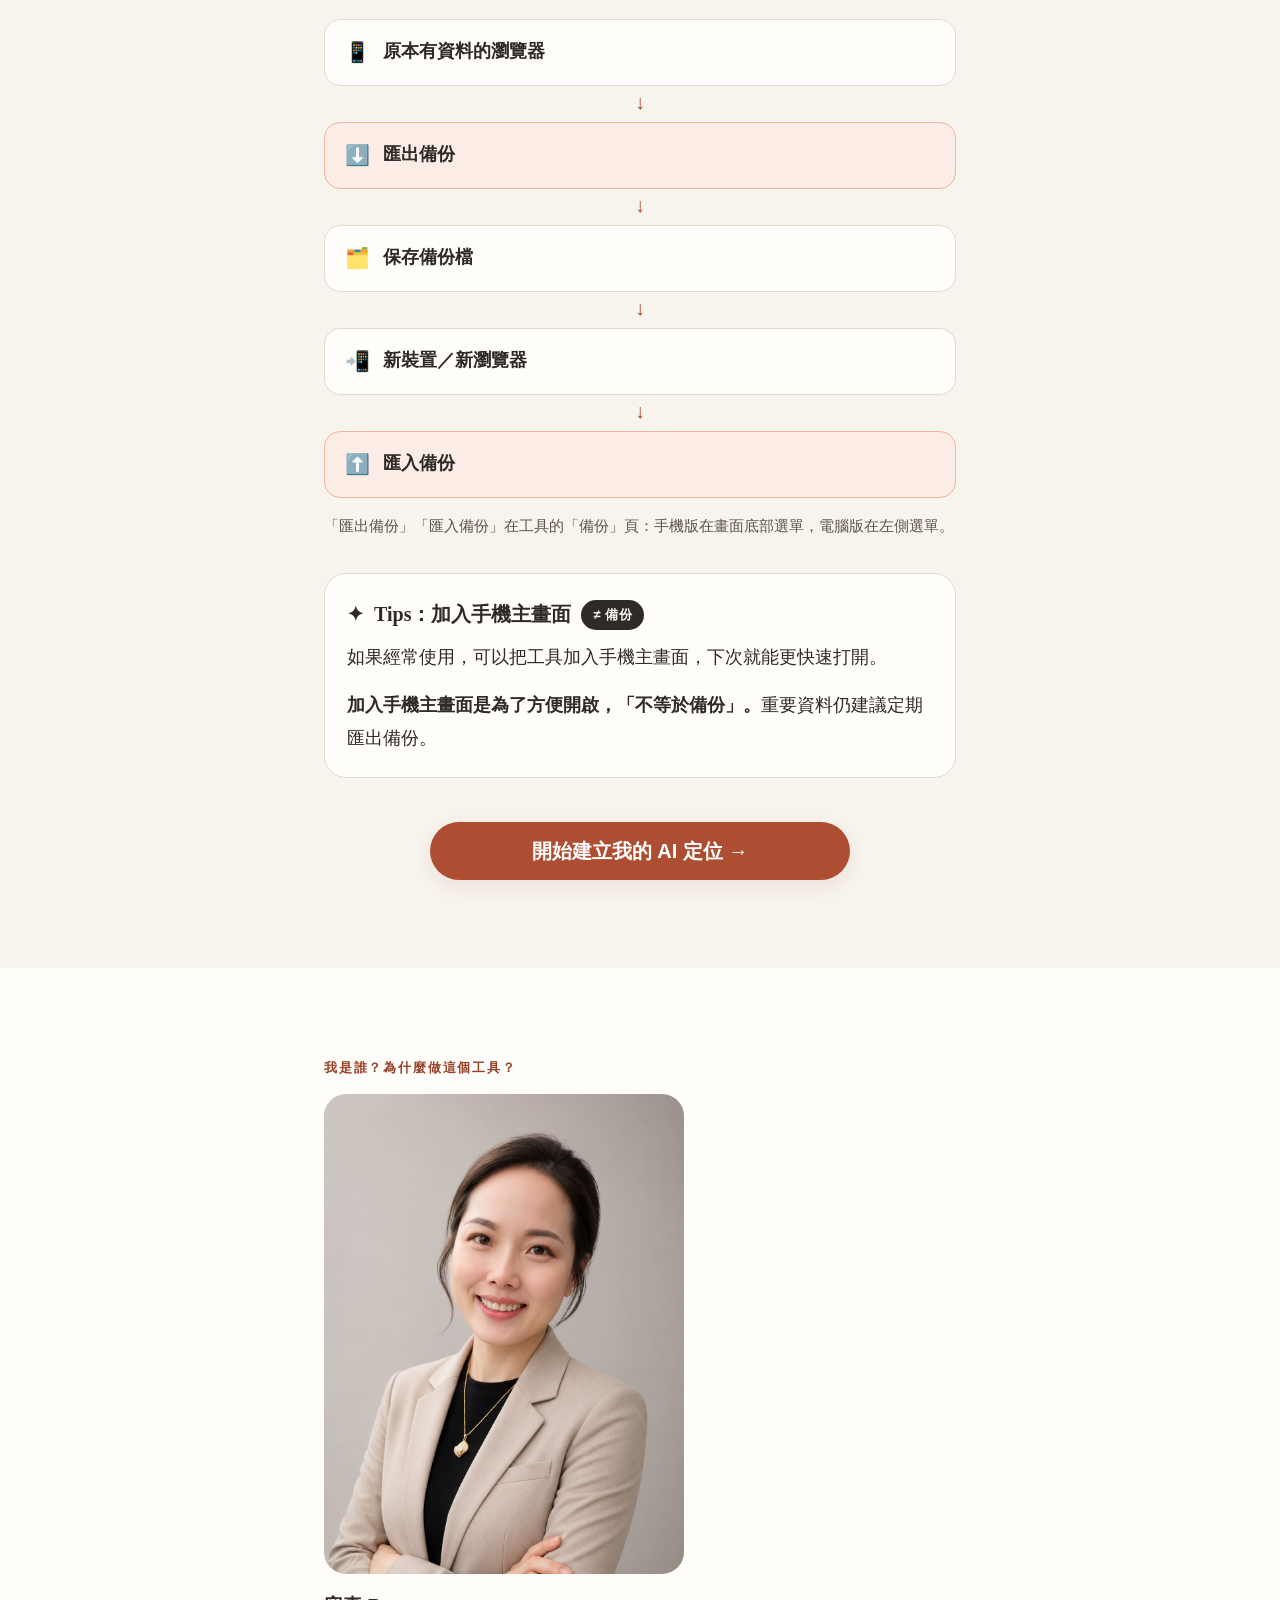
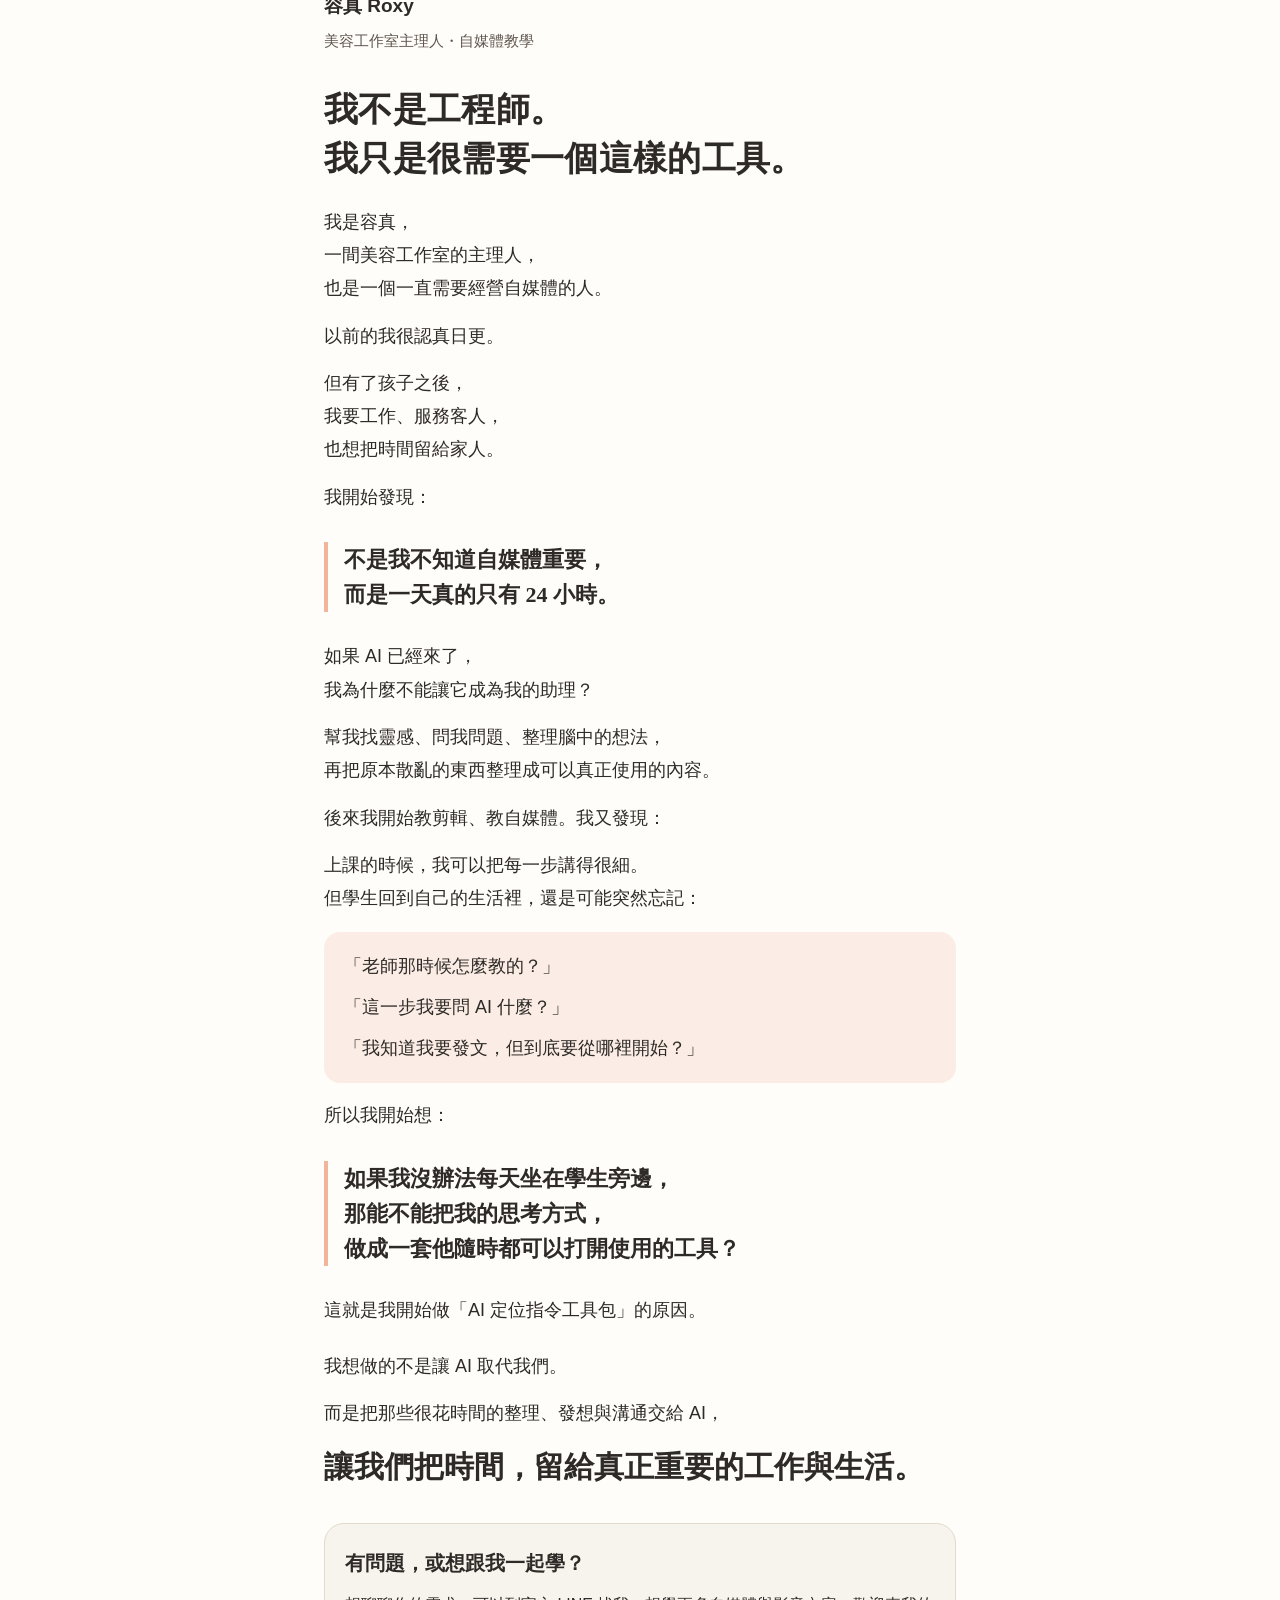
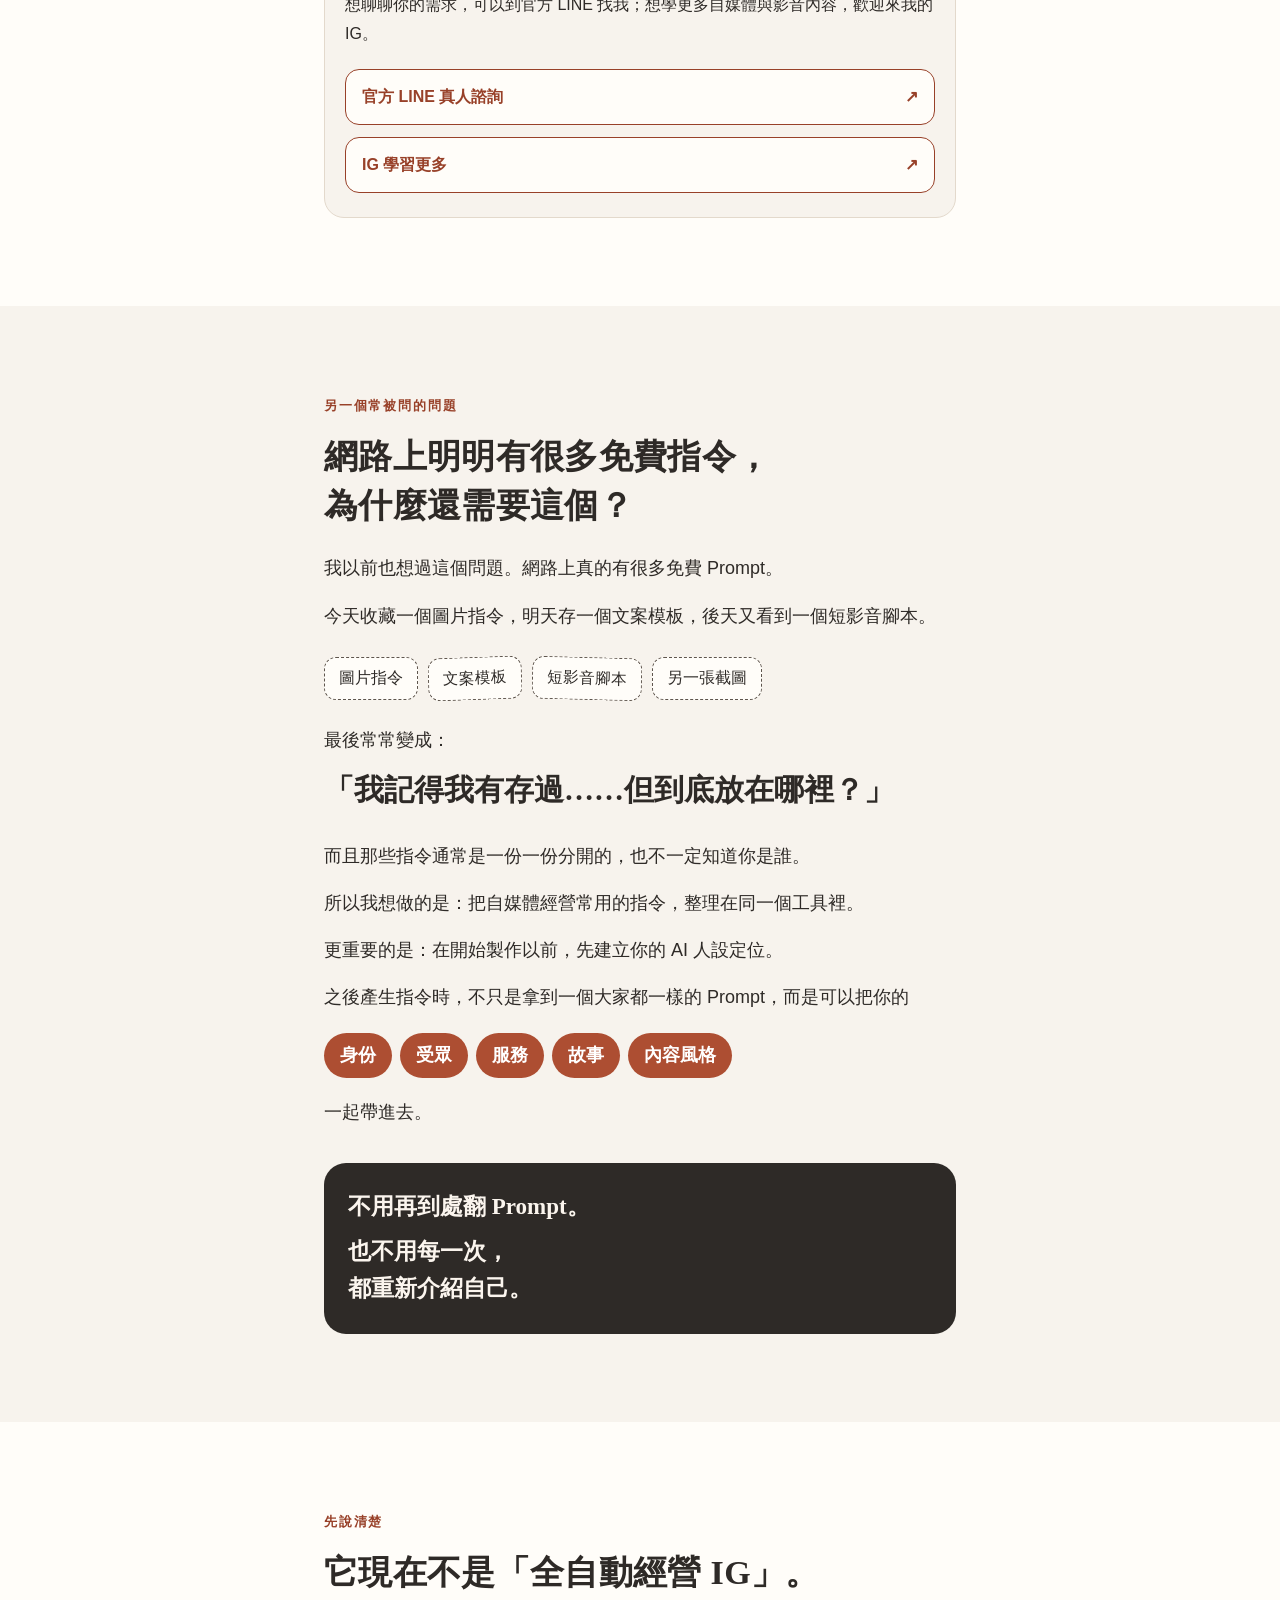
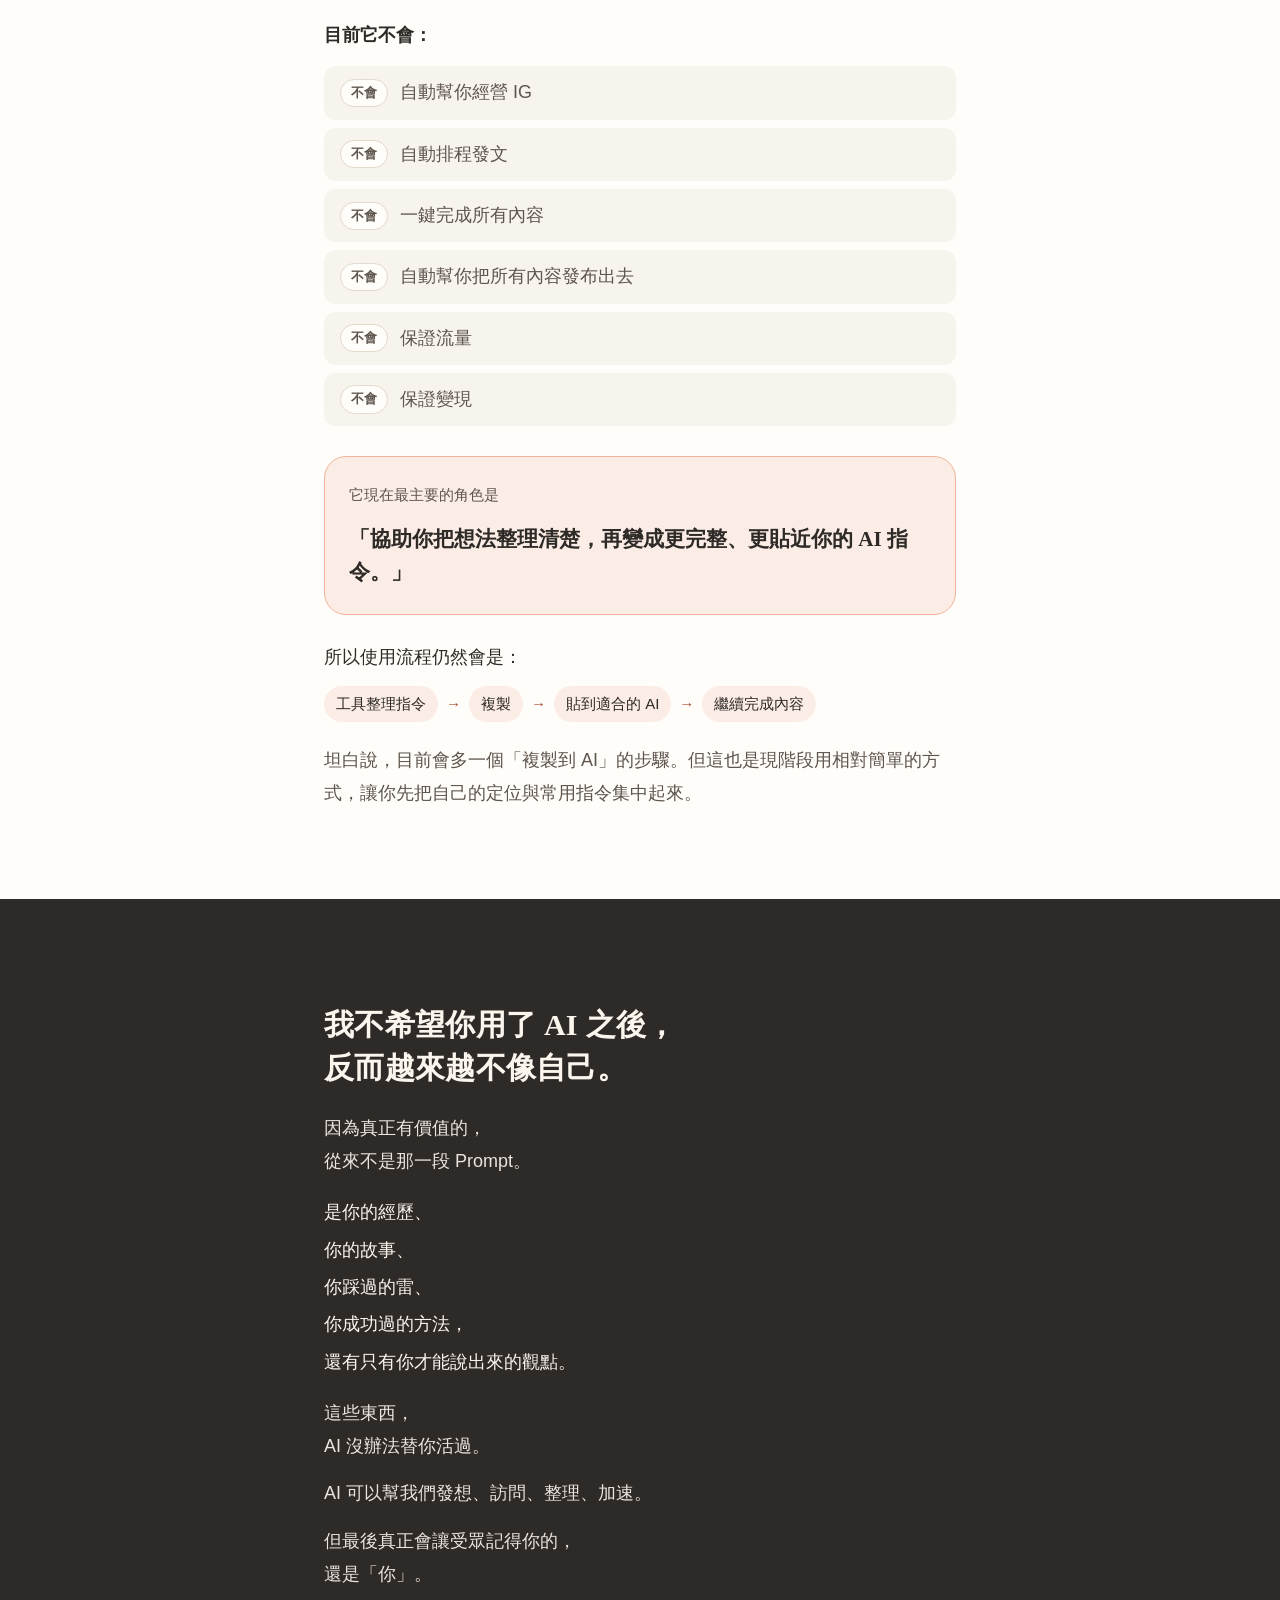
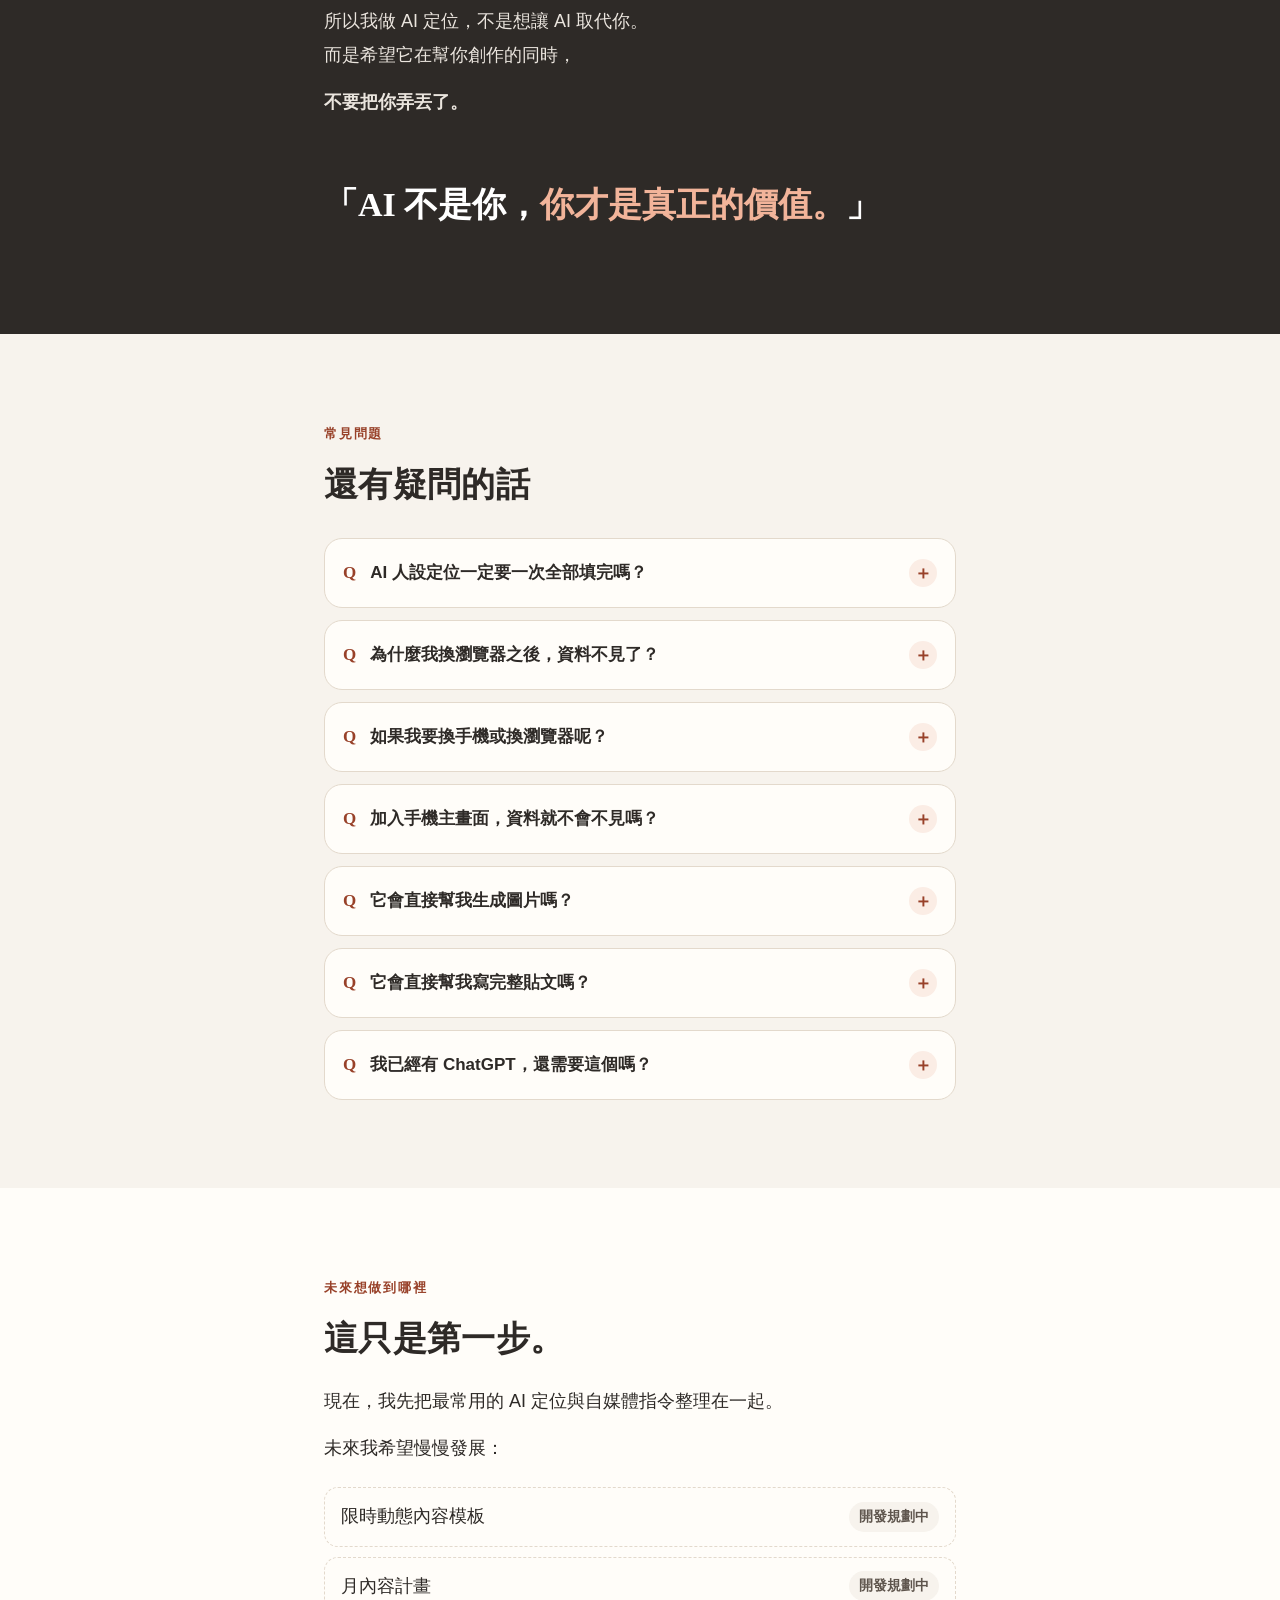
==== commit e9440a6b: "Add creator portrait and LINE and Instagram contact links" ====
--- a/guide/index.html
+++ b/guide/index.html
@@ -468,10 +468,13 @@
 </section>
 
 <!-- ============ SECTION 8｜我是誰 ============ -->
-<section class="sec alt" aria-labelledby="h-me">
+<section class="sec alt" id="about" aria-labelledby="h-me">
   <div class="wrap story">
     <p class="eyebrow">我是誰？為什麼做這個工具？</p>
-    <div class="avatar" aria-hidden="true">容</div>
+    <figure class="creator-photo">
+      <img src="assets/roxy-portrait.png" alt="容真 Roxy，AI 定位指令工具包的創作者" width="1086" height="1448" loading="lazy" decoding="async">
+      <figcaption>容真 Roxy <span>美容工作室主理人・自媒體教學</span></figcaption>
+    </figure>
     <h2 id="h-me" class="h2"><span>我不是工程師。</span><br><span>我只是很需要一個這樣的工具。</span></h2>
     <p>我是容真，<br>一間美容工作室的主理人，<br>也是一個一直需要經營自媒體的人。</p>
     <p>以前的我很認真日更。</p>
@@ -494,6 +497,14 @@
     <p>我想做的不是讓 AI 取代我們。</p>
     <p>而是把那些很花時間的整理、發想與溝通交給 AI，</p>
     <p class="big" style="margin-top:14px"><span>讓我們把時間，</span><span>留給真正重要的工作與生活。</span></p>
+    <div class="creator-contact">
+      <h3>有問題，或想跟我一起學？</h3>
+      <p>想聊聊你的需求，可以到官方 LINE 找我；想學更多自媒體與影音內容，歡迎來我的 IG。</p>
+      <div class="contact-links">
+        <a href="https://lin.ee/7gSyPcy" target="_blank" rel="noopener noreferrer">官方 LINE 真人諮詢 <span aria-hidden="true">↗</span><span class="sr-only">（另開分頁）</span></a>
+        <a href="https://www.instagram.com/roxy.edits22?stkn=dDRxOWprNGh1emQ0&amp;utm_source=qr" target="_blank" rel="noopener noreferrer">IG 學習更多 <span aria-hidden="true">↗</span><span class="sr-only">（另開分頁）</span></a>
+      </div>
+    </div>
   </div>
 </section>
 
--- a/guide/guide.css
+++ b/guide/guide.css
@@ -34,6 +34,17 @@
 .faq .a{font-size:17px}
 .badge{font-size:14px}
 .foot a{display:inline-flex;align-items:center;min-height:48px}
+.creator-photo{margin:0 0 30px;max-width:360px}
+.creator-photo img{display:block;width:100%;height:auto;border-radius:22px}
+.creator-photo figcaption{margin-top:14px;font-size:19px;font-weight:700}
+.creator-photo figcaption span{display:block;margin-top:4px;font-size:15px;font-weight:400;color:var(--ink-soft)}
+.creator-contact{margin-top:32px;padding:24px 20px;background:var(--bg);border:1px solid var(--line);border-radius:20px}
+.creator-contact h3{font-size:20px;line-height:1.5}
+.creator-contact p{font-size:16px;margin-top:12px}
+.contact-links{display:grid;gap:12px;margin-top:20px}
+.contact-links a{display:flex;align-items:center;justify-content:space-between;gap:12px;min-height:56px;padding:12px 16px;border:1px solid var(--brick);border-radius:14px;text-decoration:none;font-size:16px;font-weight:700;background:var(--card)}
+.contact-links a:hover{background:var(--blush)}
+.sr-only{position:absolute;width:1px;height:1px;padding:0;margin:-1px;overflow:hidden;clip-path:inset(50%);white-space:nowrap;border:0}
 @media(min-width:768px){
   .hero{padding-block:60px 70px}
   .hero .wrap{position:relative}
